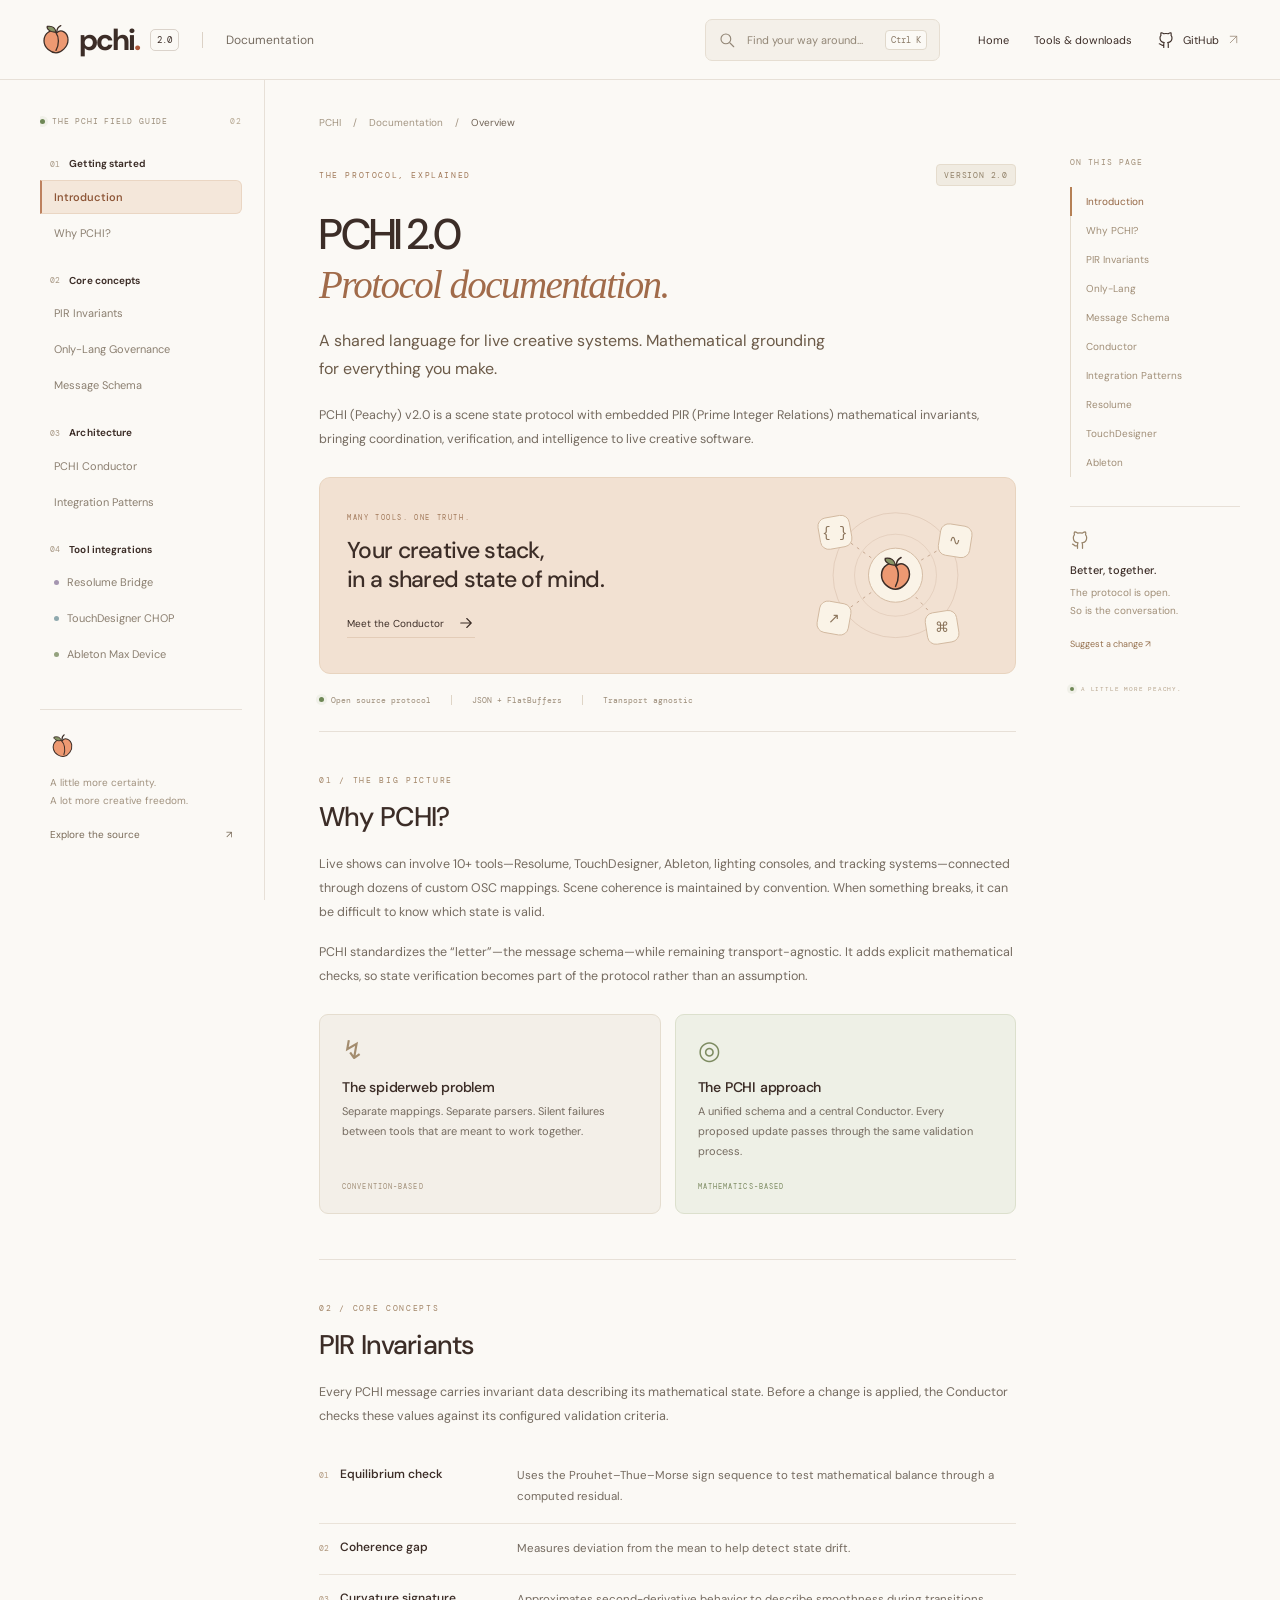
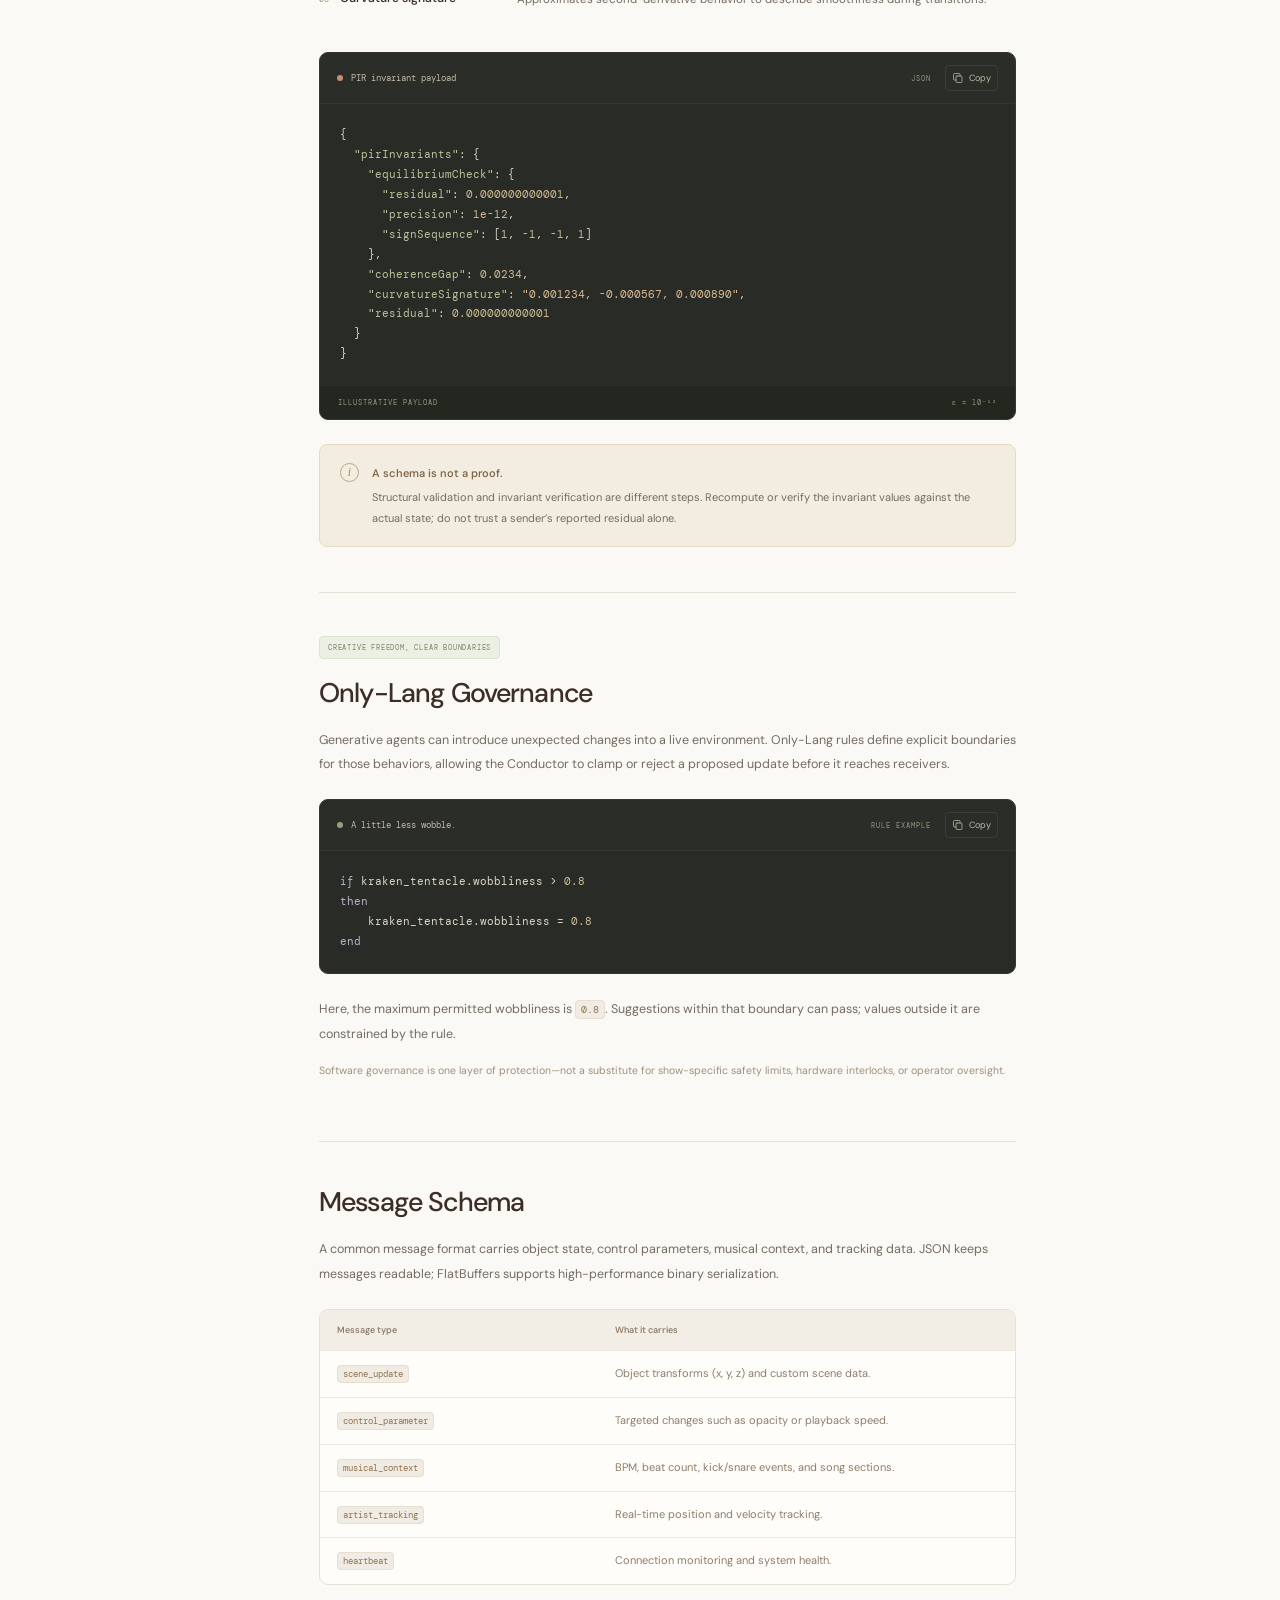
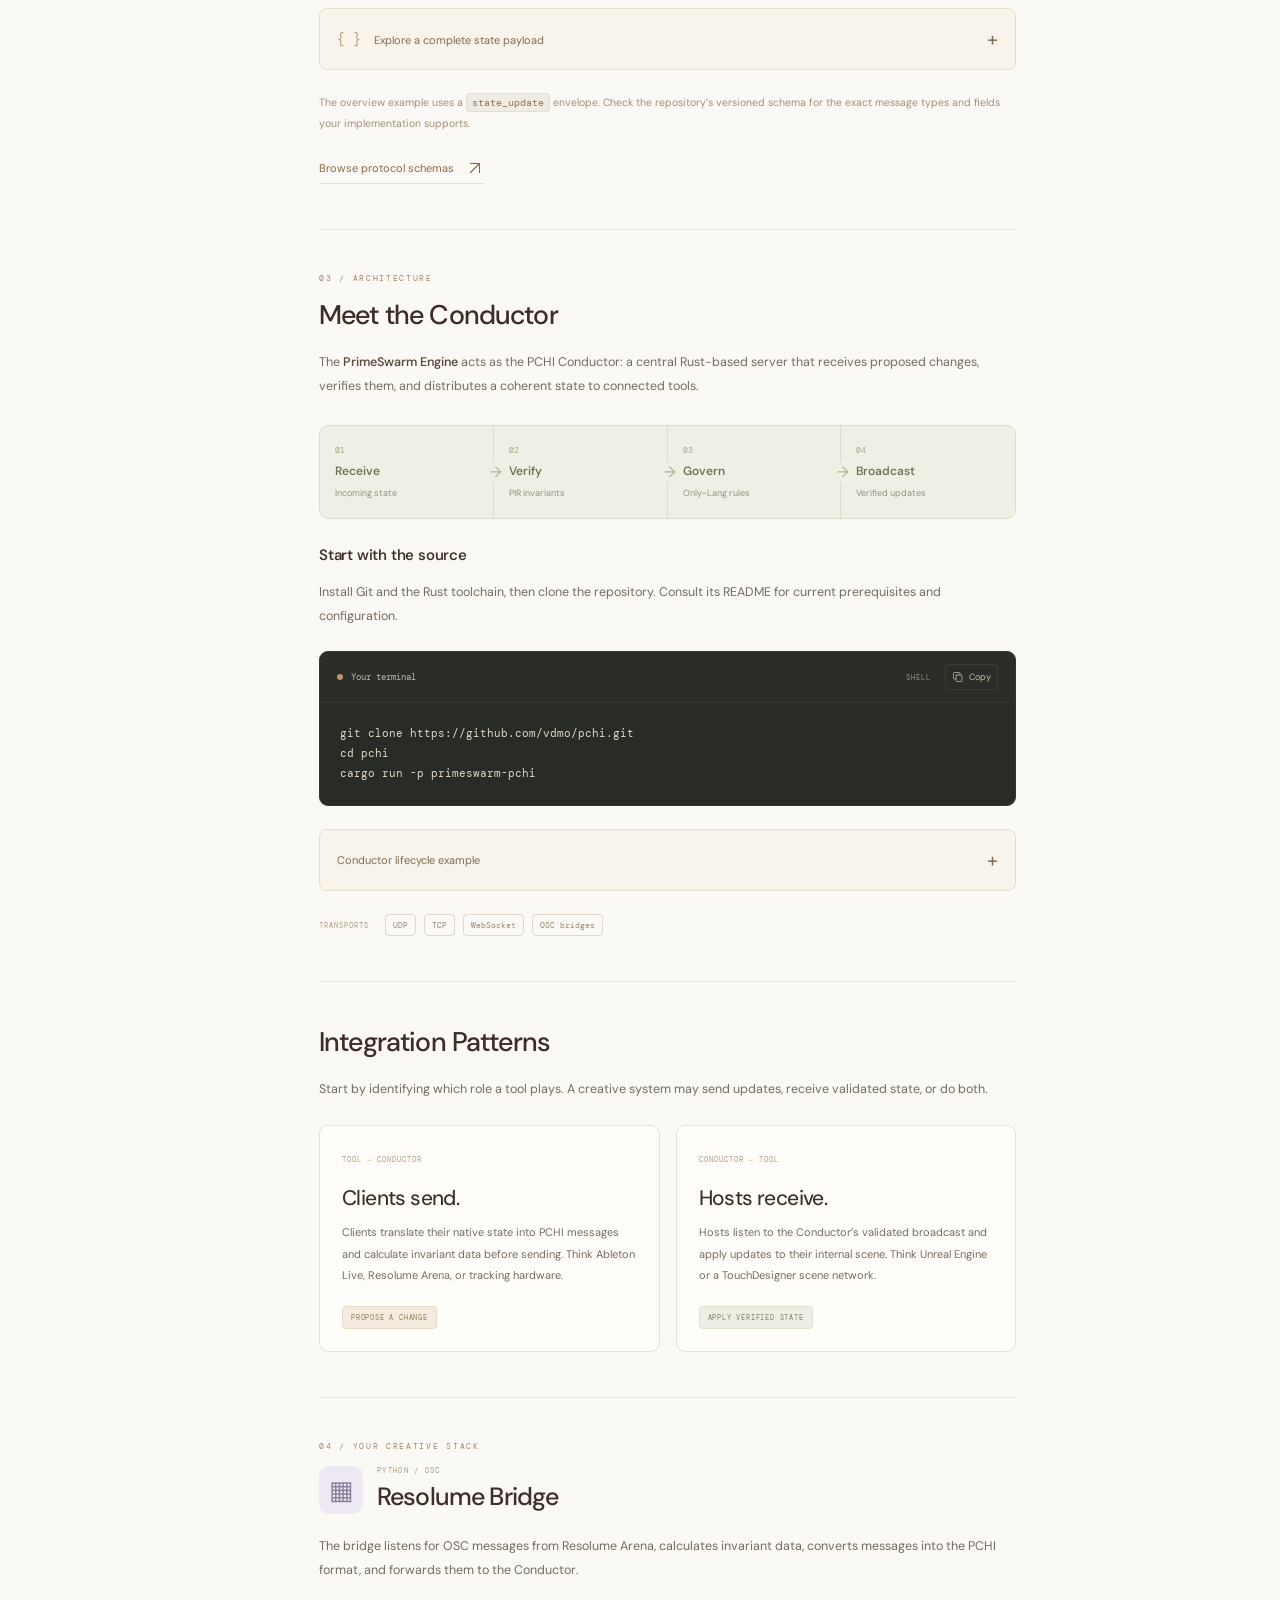
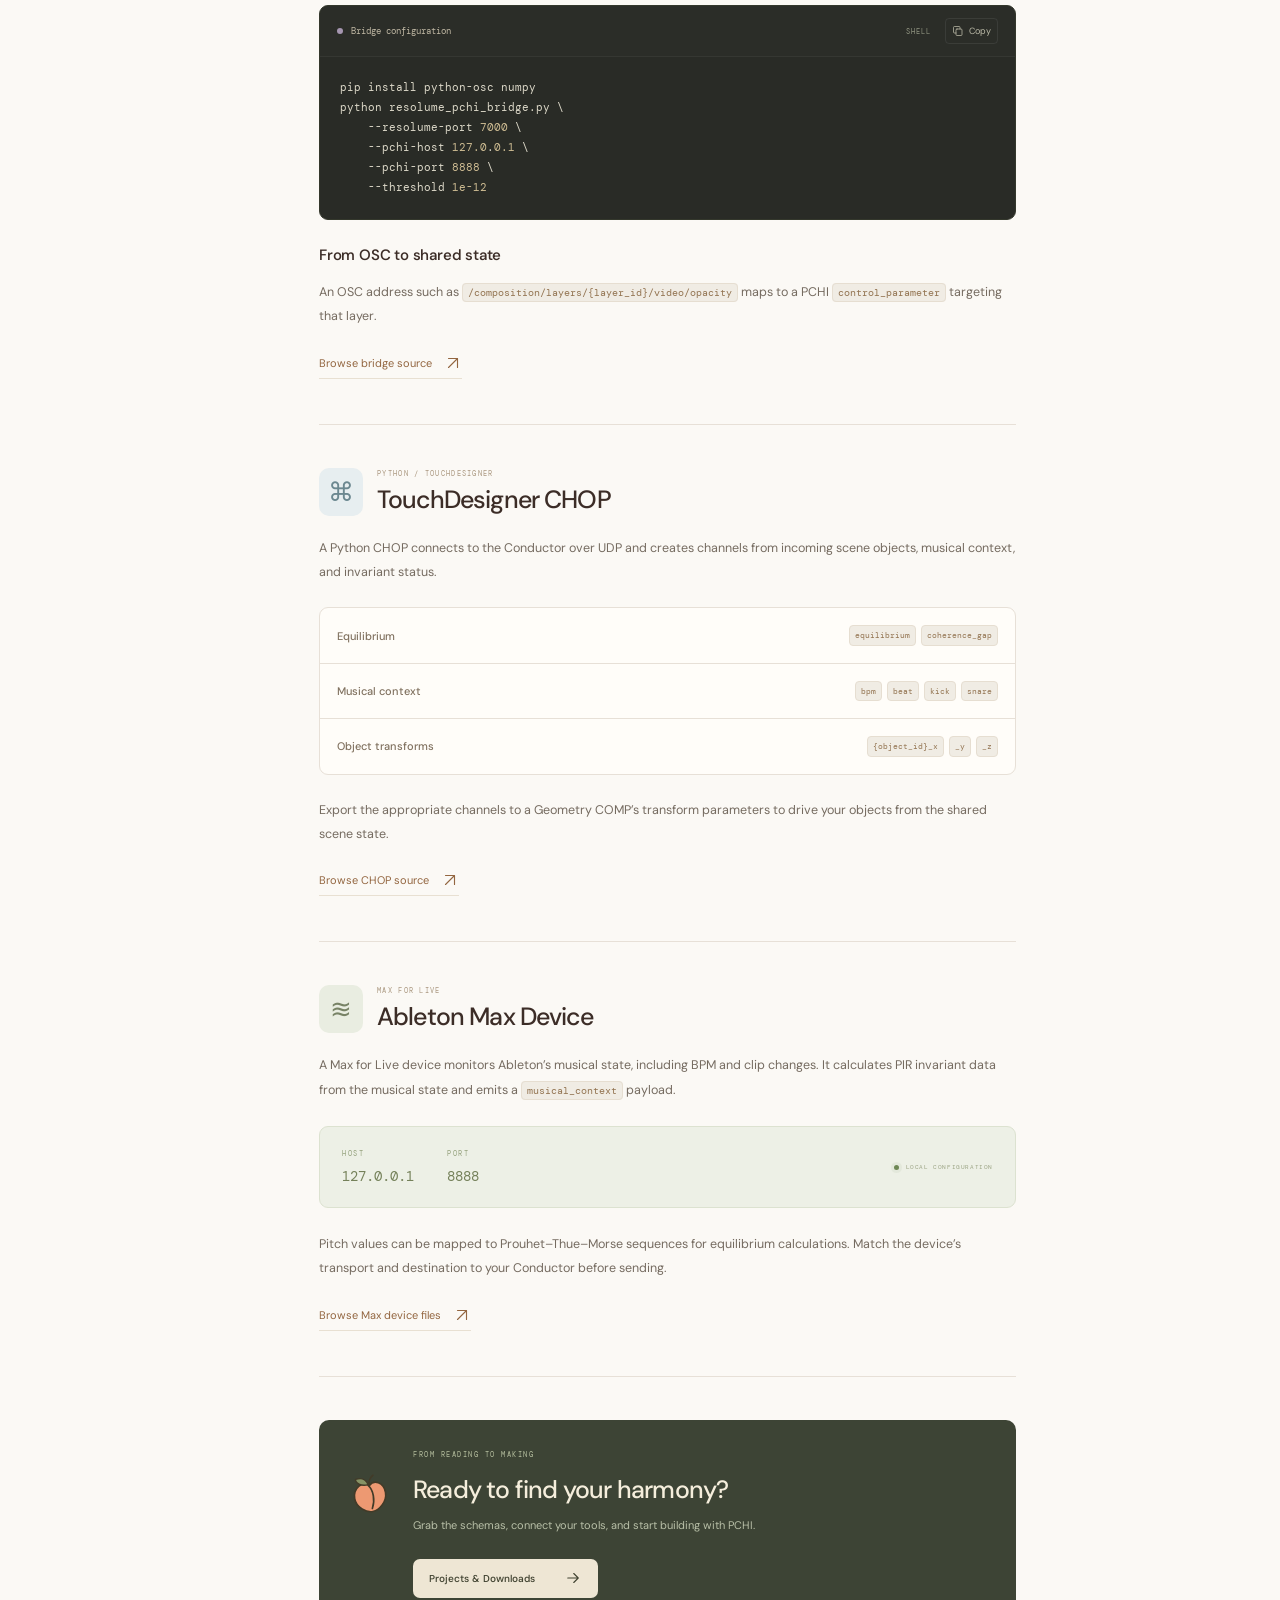
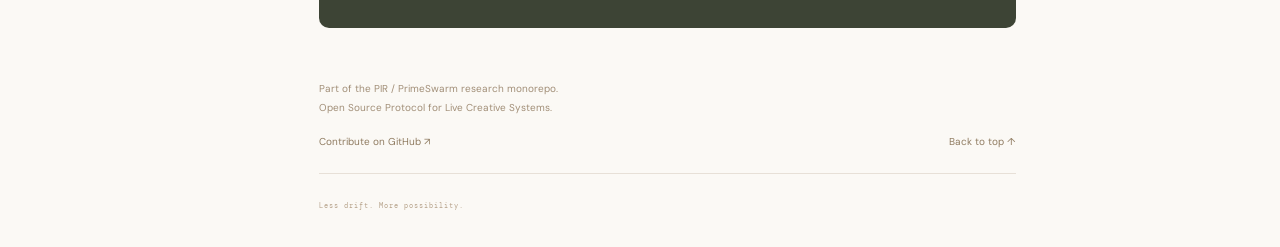
==== docs.html @ cda8e746 "Initial commit of PCHI Web" ====
<!DOCTYPE html>
<html lang="en">
<head>
  <meta charset="UTF-8">
  <meta name="viewport" content="width=device-width, initial-scale=1.0">
  <meta name="theme-color" content="#fbf9f5">
  <meta name="description" content="The PCHI 2.0 guide to verified scene state, PIR invariants, Only-Lang governance, and creative tool integrations.">
  <title>Documentation — PCHI 2.0</title>
  <link rel="preconnect" href="https://fonts.googleapis.com">
  <link rel="preconnect" href="https://fonts.gstatic.com" crossorigin>
  <link href="https://fonts.googleapis.com/css2?family=DM+Sans:wght@400;450;500;550;600;650;700&family=DM+Mono:wght@400;500&display=swap" rel="stylesheet">
  <link rel="stylesheet" href="./styles.css">
  <link rel="stylesheet" href="./docs.css">
</head>
<body class="docs-page">
  <svg class="svg-library" xmlns="http://www.w3.org/2000/svg" aria-hidden="true">
    <symbol id="i-peach" viewBox="0 0 40 40">
      <path d="M21 11C15 5 5 11 5 21c0 9 9 15 15 15s15-7 15-16c0-10-9-14-14-9Z" fill="#ed9972" stroke="currentColor" stroke-width="1.6"/>
      <path d="M20 11c4 5 4 15 0 22M21 10c0-4 3-7 5-8" fill="none" stroke="currentColor" stroke-width="1.6" stroke-linecap="round"/>
      <path d="M20 10C13 11 8 6 9 3c6-1 10 2 11 7Z" fill="#869365" stroke="currentColor" stroke-width="1.4"/>
    </symbol>
    <symbol id="i-arrow" viewBox="0 0 24 24"><path d="M5 12h14m-6-6 6 6-6 6"/></symbol>
    <symbol id="i-up-right" viewBox="0 0 24 24"><path d="M6 18 18 6M6 6h12v12"/></symbol>
    <symbol id="i-search" viewBox="0 0 24 24"><circle cx="10.5" cy="10.5" r="6.5"/><path d="m16 16 5 5"/></symbol>
    <symbol id="i-copy" viewBox="0 0 24 24"><rect x="8" y="8" width="12" height="13" rx="2"/><path d="M16 8V5a2 2 0 0 0-2-2H5a2 2 0 0 0-2 2v9a2 2 0 0 0 2 2h3"/></symbol>
    <symbol id="i-close" viewBox="0 0 24 24"><path d="m6 6 12 12M6 18 18 6"/></symbol>
    <symbol id="i-check" viewBox="0 0 24 24"><path d="m5 12 4 4L19 6"/></symbol>
    <symbol id="i-github" viewBox="0 0 24 24"><path d="M9 19c-4 1-4-2-6-2m12 5v-4c0-1 .1-2-.7-2.7 3-.3 5.7-1.4 5.7-6.1a4.8 4.8 0 0 0-1.3-3.4c.1-.3.6-1.7-.1-3.4 0 0-1.1-.4-3.6 1.3a13 13 0 0 0-6 0C6.5 2 5.4 2.4 5.4 2.4c-.7 1.7-.2 3.1-.1 3.4A4.8 4.8 0 0 0 4 9.2c0 4.7 2.7 5.8 5.7 6.1C9 16 9 17 9 18v4"/></symbol>
  </svg>

  <a class="skip-link" href="#documentation">Skip to documentation</a>
  <header class="docs-header">
    <div class="docs-header-inner">
      <div class="docs-brand-group">
        <a class="brand" href="./index.html" aria-label="PCHI home"><svg class="brand-peach"><use href="#i-peach"/></svg><span>pchi<span class="brand-dot">.</span></span><span class="version">2.0</span></a>
        <span class="docs-header-label">Documentation</span>
      </div>
      <button class="docs-search-launch" id="open-search" aria-label="Search documentation">
        <svg class="icon small"><use href="#i-search"/></svg><span>Find your way around…</span><kbd>⌘ K</kbd>
      </button>
      <nav class="docs-top-nav" aria-label="Main navigation">
        <a href="./index.html" class="docs-home-link">Home</a>
        <a href="./index.html#projects" class="docs-tools-link">Tools &amp; downloads</a>
        <a class="docs-repo-link" href="https://github.com/vdmo/pchi/" target="_blank" rel="noopener noreferrer"><svg class="icon small"><use href="#i-github"/></svg><span>GitHub</span><svg class="icon small external"><use href="#i-up-right"/></svg></a>
      </nav>
    </div>
    <div class="reading-progress" aria-hidden="true"><span id="reading-progress"></span></div>
  </header>

  <div class="docs-layout">
    <aside class="docs-sidebar">
      <div class="sidebar-heading"><span class="status-dot"></span> THE PCHI FIELD GUIDE <span>02</span></div>
      <nav aria-label="Documentation chapters">
        <div class="docs-nav-group"><h2><span>01</span> Getting started</h2>
          <a href="#introduction" class="sidebar-link active" aria-current="location">Introduction</a>
          <a href="#why-pchi" class="sidebar-link">Why PCHI?</a>
        </div>
        <div class="docs-nav-group"><h2><span>02</span> Core concepts</h2>
          <a href="#pir-invariants" class="sidebar-link">PIR Invariants</a>
          <a href="#only-lang" class="sidebar-link">Only-Lang Governance</a>
          <a href="#message-schema" class="sidebar-link">Message Schema</a>
        </div>
        <div class="docs-nav-group"><h2><span>03</span> Architecture</h2>
          <a href="#conductor" class="sidebar-link">PCHI Conductor</a>
          <a href="#integration-patterns" class="sidebar-link">Integration Patterns</a>
        </div>
        <div class="docs-nav-group"><h2><span>04</span> Tool integrations</h2>
          <a href="#resolume" class="sidebar-link"><i class="nav-dot lilac-dot"></i>Resolume Bridge</a>
          <a href="#touchdesigner" class="sidebar-link"><i class="nav-dot blue-dot"></i>TouchDesigner CHOP</a>
          <a href="#ableton" class="sidebar-link"><i class="nav-dot sage-dot"></i>Ableton Max Device</a>
        </div>
      </nav>
      <div class="sidebar-bottom">
        <svg class="brand-peach"><use href="#i-peach"/></svg>
        <p>A little more certainty.<br>A lot more creative freedom.</p>
        <a href="https://github.com/vdmo/pchi/" target="_blank" rel="noopener noreferrer">Explore the source <span>↗</span></a>
      </div>
    </aside>

    <div class="mobile-chapter-picker">
      <label for="chapter-select">IN THIS GUIDE</label>
      <select id="chapter-select" aria-label="Jump to a documentation chapter">
        <option value="introduction">Introduction</option><option value="why-pchi">Why PCHI?</option>
        <option value="pir-invariants">PIR Invariants</option><option value="only-lang">Only-Lang Governance</option>
        <option value="message-schema">Message Schema</option><option value="conductor">PCHI Conductor</option>
        <option value="integration-patterns">Integration Patterns</option><option value="resolume">Resolume Bridge</option>
        <option value="touchdesigner">TouchDesigner CHOP</option><option value="ableton">Ableton Max Device</option>
      </select>
    </div>

    <main class="docs-main" id="documentation">
      <div class="docs-breadcrumb"><a href="./index.html">PCHI</a><span>/</span><span>Documentation</span><span>/</span><strong>Overview</strong></div>

      <section class="doc-section introduction" id="introduction" data-title="Introduction" data-group="Getting started">
        <div class="doc-kicker"><span>THE PROTOCOL, EXPLAINED</span><span class="doc-version">VERSION 2.0</span></div>
        <h1>PCHI 2.0<br><em>Protocol documentation.</em></h1>
        <p class="doc-lead">A shared language for live creative systems. Mathematical grounding for everything you make.</p>
        <p>PCHI (Peachy) v2.0 is a scene state protocol with embedded PIR (Prime Integer Relations) mathematical invariants, bringing coordination, verification, and intelligence to live creative software.</p>
        <div class="docs-welcome">
          <div><span class="eyebrow">MANY TOOLS. ONE TRUTH.</span><h2>Your creative stack,<br>in a shared state of mind.</h2><a href="#conductor">Meet the Conductor <svg class="icon small"><use href="#i-arrow"/></svg></a></div>
          <svg class="welcome-network" viewBox="0 0 220 170" role="img" aria-label="Creative tools connected to a central PCHI conductor">
            <g fill="none" stroke="#af8a6f" stroke-width="1"><circle cx="110" cy="85" r="67" opacity=".25"/><circle cx="110" cy="85" r="44" opacity=".2"/><path d="M110 85 46 39M110 85l63-37M110 85l51 55M110 85l-66 47" stroke-dasharray="3 5" opacity=".7"/></g>
            <g fill="#faf3e7" stroke="#d2b9a0"><rect x="28" y="22" width="34" height="34" rx="9" transform="rotate(-10 45 39)"/><rect x="157" y="31" width="34" height="34" rx="9" transform="rotate(9 174 48)"/><rect x="143" y="124" width="34" height="34" rx="9" transform="rotate(-9 160 141)"/><rect x="27" y="114" width="34" height="34" rx="9" transform="rotate(10 44 131)"/><circle cx="110" cy="85" r="29"/></g>
            <g fill="#8b745b" font-family="monospace" font-size="15" text-anchor="middle"><text x="45" y="44">{ }</text><text x="174" y="53">∿</text><text x="160" y="146">⌘</text><text x="44" y="136">↗</text></g>
            <use href="#i-peach" x="90" y="64" width="40" height="40"/>
          </svg>
        </div>
        <div class="doc-meta"><span><i class="status-dot"></i> Open source protocol</span><span>JSON + FlatBuffers</span><span>Transport agnostic</span></div>
      </section>

      <section class="doc-section" id="why-pchi" data-title="Why PCHI?" data-group="Getting started">
        <div class="doc-section-label">01 / THE BIG PICTURE</div>
        <h2>Why PCHI?<a class="heading-anchor" href="#why-pchi" aria-label="Link to Why PCHI">#</a></h2>
        <p>Live shows can involve 10+ tools—Resolume, TouchDesigner, Ableton, lighting consoles, and tracking systems—connected through dozens of custom OSC mappings. Scene coherence is maintained by convention. When something breaks, it can be difficult to know which state is valid.</p>
        <p>PCHI standardizes the “letter”—the message schema—while remaining transport-agnostic. It adds explicit mathematical checks, so state verification becomes part of the protocol rather than an assumption.</p>
        <div class="doc-comparison">
          <article><span class="comparison-icon">↯</span><h3>The spiderweb problem</h3><p>Separate mappings. Separate parsers. Silent failures between tools that are meant to work together.</p><small>CONVENTION-BASED</small></article>
          <article class="comparison-solution"><span class="comparison-icon">◎</span><h3>The PCHI approach</h3><p>A unified schema and a central Conductor. Every proposed update passes through the same validation process.</p><small>MATHEMATICS-BASED</small></article>
        </div>
      </section>

      <section class="doc-section" id="pir-invariants" data-title="PIR Invariants" data-group="Core concepts">
        <div class="doc-section-label">02 / CORE CONCEPTS</div>
        <h2>PIR Invariants<a class="heading-anchor" href="#pir-invariants" aria-label="Link to PIR Invariants">#</a></h2>
        <p>Every PCHI message carries invariant data describing its mathematical state. Before a change is applied, the Conductor checks these values against its configured validation criteria.</p>
        <dl class="invariant-list">
          <div><dt><span>01</span> Equilibrium check</dt><dd>Uses the Prouhet–Thue–Morse sign sequence to test mathematical balance through a computed residual.</dd></div>
          <div><dt><span>02</span> Coherence gap</dt><dd>Measures deviation from the mean to help detect state drift.</dd></div>
          <div><dt><span>03</span> Curvature signature</dt><dd>Approximates second-derivative behavior to describe smoothness during transitions.</dd></div>
        </dl>
        <div class="doc-code">
          <div class="doc-code-bar"><span><i class="file-dot"></i> PIR invariant payload</span><div><span>JSON</span><button data-copy-block aria-label="Copy invariant example"><svg class="icon small"><use href="#i-copy"/></svg><span>Copy</span></button></div></div>
          <pre><code data-language="json">{
  "pirInvariants": {
    "equilibriumCheck": {
      "residual": 0.000000000001,
      "precision": 1e-12,
      "signSequence": [1, -1, -1, 1]
    },
    "coherenceGap": 0.0234,
    "curvatureSignature": "0.001234, -0.000567, 0.000890",
    "residual": 0.000000000001
  }
}</code></pre>
          <div class="doc-code-note"><span>ILLUSTRATIVE PAYLOAD</span><span>ε = 10⁻¹²</span></div>
        </div>
        <aside class="docs-callout"><span class="callout-symbol">i</span><div><strong>A schema is not a proof.</strong><p>Structural validation and invariant verification are different steps. Recompute or verify the invariant values against the actual state; do not trust a sender’s reported residual alone.</p></div></aside>
      </section>

      <section class="doc-section" id="only-lang" data-title="Only-Lang Governance" data-group="Core concepts">
        <span class="doc-chip sage-chip">CREATIVE FREEDOM, CLEAR BOUNDARIES</span>
        <h2>Only-Lang Governance<a class="heading-anchor" href="#only-lang" aria-label="Link to Only-Lang Governance">#</a></h2>
        <p>Generative agents can introduce unexpected changes into a live environment. Only-Lang rules define explicit boundaries for those behaviors, allowing the Conductor to clamp or reject a proposed update before it reaches receivers.</p>
        <div class="doc-code">
          <div class="doc-code-bar"><span><i class="file-dot sage-dot"></i> A little less wobble.</span><div><span>RULE EXAMPLE</span><button data-copy-block aria-label="Copy governance rule"><svg class="icon small"><use href="#i-copy"/></svg><span>Copy</span></button></div></div>
          <pre><code data-language="lua">if kraken_tentacle.wobbliness > 0.8
then
    kraken_tentacle.wobbliness = 0.8
end</code></pre>
        </div>
        <p>Here, the maximum permitted wobbliness is <code>0.8</code>. Suggestions within that boundary can pass; values outside it are constrained by the rule.</p>
        <p class="doc-small">Software governance is one layer of protection—not a substitute for show-specific safety limits, hardware interlocks, or operator oversight.</p>
      </section>

      <section class="doc-section" id="message-schema" data-title="Message Schema" data-group="Core concepts">
        <h2>Message Schema<a class="heading-anchor" href="#message-schema" aria-label="Link to Message Schema">#</a></h2>
        <p>A common message format carries object state, control parameters, musical context, and tracking data. JSON keeps messages readable; FlatBuffers supports high-performance binary serialization.</p>
        <div class="doc-table-wrap"><table class="message-table"><thead><tr><th>Message type</th><th>What it carries</th></tr></thead><tbody>
          <tr><td><code>scene_update</code></td><td>Object transforms (x, y, z) and custom scene data.</td></tr>
          <tr><td><code>control_parameter</code></td><td>Targeted changes such as opacity or playback speed.</td></tr>
          <tr><td><code>musical_context</code></td><td>BPM, beat count, kick/snare events, and song sections.</td></tr>
          <tr><td><code>artist_tracking</code></td><td>Real-time position and velocity tracking.</td></tr>
          <tr><td><code>heartbeat</code></td><td>Connection monitoring and system health.</td></tr>
        </tbody></table></div>
        <details class="payload-details">
          <summary><span><span class="file-braces">{ }</span> Explore a complete state payload</span><span class="details-plus" aria-hidden="true">+</span></summary>
          <div class="doc-code">
            <div class="doc-code-bar"><span>Overview payload</span><div><span>JSON</span><button data-copy-block aria-label="Copy complete payload"><svg class="icon small"><use href="#i-copy"/></svg><span>Copy</span></button></div></div>
            <pre><code data-example="payload" data-language="json"></code></pre>
          </div>
        </details>
        <p class="doc-small">The overview example uses a <code>state_update</code> envelope. Check the repository’s versioned schema for the exact message types and fields your implementation supports.</p>
        <a class="doc-inline-link" href="https://github.com/vdmo/pchi/tree/main/pchi-schema" target="_blank" rel="noopener noreferrer">Browse protocol schemas <svg class="icon small"><use href="#i-up-right"/></svg></a>
      </section>

      <section class="doc-section" id="conductor" data-title="PCHI Conductor" data-group="Architecture">
        <div class="doc-section-label">03 / ARCHITECTURE</div>
        <h2>Meet the Conductor<a class="heading-anchor" href="#conductor" aria-label="Link to PCHI Conductor">#</a></h2>
        <p>The <strong>PrimeSwarm Engine</strong> acts as the PCHI Conductor: a central Rust-based server that receives proposed changes, verifies them, and distributes a coherent state to connected tools.</p>
        <ol class="conductor-flow">
          <li><span>01</span><strong>Receive</strong><small>Incoming state</small></li>
          <li><span>02</span><strong>Verify</strong><small>PIR invariants</small></li>
          <li><span>03</span><strong>Govern</strong><small>Only-Lang rules</small></li>
          <li><span>04</span><strong>Broadcast</strong><small>Verified updates</small></li>
        </ol>
        <h3>Start with the source</h3>
        <p>Install Git and the Rust toolchain, then clone the repository. Consult its README for current prerequisites and configuration.</p>
        <div class="doc-code">
          <div class="doc-code-bar"><span><i class="file-dot"></i> Your terminal</span><div><span>SHELL</span><button data-copy-block aria-label="Copy setup commands"><svg class="icon small"><use href="#i-copy"/></svg><span>Copy</span></button></div></div>
          <pre><code data-example="setup" data-language="bash"></code></pre>
        </div>
        <details class="payload-details">
          <summary><span>Conductor lifecycle example</span><span class="details-plus" aria-hidden="true">+</span></summary>
          <div class="doc-code">
            <div class="doc-code-bar"><span>Illustrative API sketch</span><div><span>RUST</span><button data-copy-block aria-label="Copy lifecycle example"><svg class="icon small"><use href="#i-copy"/></svg><span>Copy</span></button></div></div>
            <pre><code data-language="rust">// Check the repository for current imports and API signatures.
#[tokio::main]
async fn main() {
    let conductor = PCHIConductor::new(1e-12);
    conductor.start_transport("0.0.0.0:8888").await.unwrap();
    conductor.load_rules("kraken-rules.only").await.unwrap();
    tokio::signal::ctrl_c().await.unwrap();
}</code></pre>
          </div>
        </details>
        <div class="transport-row"><span>TRANSPORTS</span><code>UDP</code><code>TCP</code><code>WebSocket</code><code>OSC bridges</code></div>
      </section>

      <section class="doc-section" id="integration-patterns" data-title="Integration Patterns" data-group="Architecture">
        <h2>Integration Patterns<a class="heading-anchor" href="#integration-patterns" aria-label="Link to Integration Patterns">#</a></h2>
        <p>Start by identifying which role a tool plays. A creative system may send updates, receive validated state, or do both.</p>
        <div class="pattern-grid">
          <article><span class="pattern-direction">TOOL → CONDUCTOR</span><h3>Clients send.</h3><p>Clients translate their native state into PCHI messages and calculate invariant data before sending. Think Ableton Live, Resolume Arena, or tracking hardware.</p><span class="doc-chip">PROPOSE A CHANGE</span></article>
          <article><span class="pattern-direction">CONDUCTOR → TOOL</span><h3>Hosts receive.</h3><p>Hosts listen to the Conductor’s validated broadcast and apply updates to their internal scene. Think Unreal Engine or a TouchDesigner scene network.</p><span class="doc-chip sage-chip">APPLY VERIFIED STATE</span></article>
        </div>
      </section>

      <section class="doc-section" id="resolume" data-title="Resolume Bridge" data-group="Tool integrations">
        <div class="doc-section-label">04 / YOUR CREATIVE STACK</div>
        <div class="integration-heading"><div class="tile lilac">▦</div><div><span class="doc-tool-label">PYTHON / OSC</span><h2>Resolume Bridge<a class="heading-anchor" href="#resolume" aria-label="Link to Resolume Bridge">#</a></h2></div></div>
        <p>The bridge listens for OSC messages from Resolume Arena, calculates invariant data, converts messages into the PCHI format, and forwards them to the Conductor.</p>
        <div class="doc-code">
          <div class="doc-code-bar"><span><i class="file-dot lilac-dot"></i> Bridge configuration</span><div><span>SHELL</span><button data-copy-block aria-label="Copy Resolume commands"><svg class="icon small"><use href="#i-copy"/></svg><span>Copy</span></button></div></div>
          <pre><code data-language="bash">pip install python-osc numpy
python resolume_pchi_bridge.py \
    --resolume-port 7000 \
    --pchi-host 127.0.0.1 \
    --pchi-port 8888 \
    --threshold 1e-12</code></pre>
        </div>
        <h3>From OSC to shared state</h3>
        <p>An OSC address such as <code>/composition/layers/{layer_id}/video/opacity</code> maps to a PCHI <code>control_parameter</code> targeting that layer.</p>
        <a class="doc-inline-link" href="https://github.com/vdmo/pchi/tree/main/tools" target="_blank" rel="noopener noreferrer">Browse bridge source <svg class="icon small"><use href="#i-up-right"/></svg></a>
      </section>

      <section class="doc-section" id="touchdesigner" data-title="TouchDesigner CHOP" data-group="Tool integrations">
        <div class="integration-heading"><div class="tile blue">⌘</div><div><span class="doc-tool-label">PYTHON / TOUCHDESIGNER</span><h2>TouchDesigner CHOP<a class="heading-anchor" href="#touchdesigner" aria-label="Link to TouchDesigner CHOP">#</a></h2></div></div>
        <p>A Python CHOP connects to the Conductor over UDP and creates channels from incoming scene objects, musical context, and invariant status.</p>
        <div class="channel-list">
          <div><strong>Equilibrium</strong><span><code>equilibrium</code><code>coherence_gap</code></span></div>
          <div><strong>Musical context</strong><span><code>bpm</code><code>beat</code><code>kick</code><code>snare</code></span></div>
          <div><strong>Object transforms</strong><span><code>{object_id}_x</code><code>_y</code><code>_z</code></span></div>
        </div>
        <p>Export the appropriate channels to a Geometry COMP’s transform parameters to drive your objects from the shared scene state.</p>
        <a class="doc-inline-link" href="https://github.com/vdmo/pchi/tree/main/tools" target="_blank" rel="noopener noreferrer">Browse CHOP source <svg class="icon small"><use href="#i-up-right"/></svg></a>
      </section>

      <section class="doc-section" id="ableton" data-title="Ableton Max Device" data-group="Tool integrations">
        <div class="integration-heading"><div class="tile sage">≋</div><div><span class="doc-tool-label">MAX FOR LIVE</span><h2>Ableton Max Device<a class="heading-anchor" href="#ableton" aria-label="Link to Ableton Max Device">#</a></h2></div></div>
        <p>A Max for Live device monitors Ableton’s musical state, including BPM and clip changes. It calculates PIR invariant data from the musical state and emits a <code>musical_context</code> payload.</p>
        <div class="connection-card"><div><span>HOST</span><code>127.0.0.1</code></div><div><span>PORT</span><code>8888</code></div><span class="connection-label"><i class="status-dot"></i> LOCAL CONFIGURATION</span></div>
        <p>Pitch values can be mapped to Prouhet–Thue–Morse sequences for equilibrium calculations. Match the device’s transport and destination to your Conductor before sending.</p>
        <a class="doc-inline-link" href="https://github.com/vdmo/pchi/tree/main/tools" target="_blank" rel="noopener noreferrer">Browse Max device files <svg class="icon small"><use href="#i-up-right"/></svg></a>
      </section>

      <section class="docs-ready" aria-labelledby="ready-title">
        <svg class="brand-peach"><use href="#i-peach"/></svg>
        <div><span class="eyebrow">FROM READING TO MAKING</span><h2 id="ready-title">Ready to find your harmony?</h2><p>Grab the schemas, connect your tools, and start building with PCHI.</p><a href="./index.html#projects" class="button button-cream">Projects &amp; Downloads <svg class="icon small"><use href="#i-arrow"/></svg></a></div>
      </section>

      <footer class="docs-footer">
        <p>Part of the PIR / PrimeSwarm research monorepo.<br>Open Source Protocol for Live Creative Systems.</p>
        <div><a href="https://github.com/vdmo/pchi/" target="_blank" rel="noopener noreferrer">Contribute on GitHub ↗</a><a href="#introduction">Back to top ↑</a></div>
        <span>Less drift. More possibility.</span>
      </footer>
    </main>

    <aside class="docs-right-rail" aria-label="Page navigation">
      <span class="rail-label">ON THIS PAGE</span>
      <nav id="page-outline" aria-label="On this page">
        <a href="#introduction" class="active">Introduction</a><a href="#why-pchi">Why PCHI?</a>
        <a href="#pir-invariants">PIR Invariants</a><a href="#only-lang">Only-Lang</a>
        <a href="#message-schema">Message Schema</a><a href="#conductor">Conductor</a>
        <a href="#integration-patterns">Integration Patterns</a><a href="#resolume">Resolume</a>
        <a href="#touchdesigner">TouchDesigner</a><a href="#ableton">Ableton</a>
      </nav>
      <div class="rail-repo"><svg class="icon"><use href="#i-github"/></svg><strong>Better, together.</strong><p>The protocol is open.<br>So is the conversation.</p><a href="https://github.com/vdmo/pchi/issues" target="_blank" rel="noopener noreferrer">Suggest a change ↗</a></div>
      <span class="rail-signature"><i class="status-dot"></i> A LITTLE MORE PEACHY.</span>
    </aside>
  </div>

  <dialog class="docs-search-dialog" id="docs-search" aria-labelledby="search-title">
    <div class="search-dialog-top"><h2 id="search-title">Find your way.</h2><button id="close-search" aria-label="Close search"><svg class="icon"><use href="#i-close"/></svg></button></div>
    <div class="search-input-wrap"><svg class="icon"><use href="#i-search"/></svg><input id="docs-search-input" type="search" placeholder="Search concepts, tools, and examples…" autocomplete="off" aria-label="Search documentation" aria-controls="search-results"></div>
    <p class="search-caption" id="search-caption" role="status">Explore the guide</p>
    <div id="search-results" class="search-results"></div>
    <div class="search-dialog-footer"><span><kbd>↑</kbd><kbd>↓</kbd> navigate <kbd>↵</kbd> open</span><span><kbd>esc</kbd> close</span></div>
  </dialog>
  <div id="toast" class="toast" role="status" aria-live="polite"></div>
  <script type="module" src="./docs.js"></script>
</body>
</html>
---- styles.css ----
:root{--ink:#3c2d27;--muted:#81746b;--paper:#fbf9f5;--line:#e7e0d7;--orange:#b76543;--sage:#697959;--mono:'DM Mono',monospace;--sans:'DM Sans',sans-serif}
*{box-sizing:border-box}
html{scroll-behavior:smooth;scroll-padding-top:28px}
body{margin:0;background:var(--paper);color:var(--ink);font-family:var(--sans);font-size:15px;-webkit-font-smoothing:antialiased}
body.modal-open{overflow:hidden}
button,a,input{touch-action:manipulation}
button{font:inherit;color:inherit;cursor:pointer}
button,a{-webkit-tap-highlight-color:transparent}
a{color:inherit;text-decoration:none}
button{border:0;background:none}
button:disabled{cursor:default;opacity:.55}
button:focus-visible,a:focus-visible{outline:3px solid #a45b35;outline-offset:5px}
button svg,a svg{flex-shrink:0}
button{padding:0}
::selection{background:#ecc1a6;color:var(--ink)}
.container{width:min(1240px,calc(100% - 112px));margin-inline:auto}
.svg-library{position:absolute;width:0;height:0;overflow:hidden}
.icon{width:24px;height:24px;fill:none;stroke:currentColor;stroke-width:1.5;stroke-linecap:round;stroke-linejoin:round;display:inline-block;vertical-align:middle}
.icon.small{width:18px;height:18px}
.skip-link{position:fixed;left:20px;top:-100px;background:var(--ink);color:#fff;padding:12px 18px;z-index:100}
.skip-link:focus{top:20px}
.hero{position:relative;min-height:820px;height:min(920px,100svh);overflow:hidden;background:#eec3ad}
.hero-media{position:absolute;inset:0;overflow:hidden;background:radial-gradient(ellipse at 70% 50%,#efd2bd,#dba88f)}
.hero-art{position:absolute;inset:0;width:125%;height:100%;transform-origin:62% 55%;animation:peach-drift 16s ease-in-out infinite}
.hero-art::after{content:"";position:absolute;left:62%;top:79%;width:35%;height:8%;border-radius:50%;background:radial-gradient(ellipse,#8b452b32,transparent 70%);filter:blur(15px);transform:translateX(-50%)}
.hero-peach{position:absolute;z-index:1;left:62%;top:51%;width:clamp(320px,37vw,560px);aspect-ratio:1.06;border-radius:46% 49% 45% 46% / 43% 44% 57% 57%;transform:translate(-50%,-50%) rotate(-13deg);background:radial-gradient(ellipse at 25% 25%,#ffedd1cc,transparent 46%),radial-gradient(ellipse at 78% 61%,#d56c5480,transparent 54%),radial-gradient(ellipse at 43% 38%,#f6bc92 10%,#e69c75 55%,#ba674d 100%);box-shadow:inset 13px 14px 32px #fff0c63b,inset -17px -22px 37px #9f4a3238,22px 30px 65px #a6623b20}
.hero-peach::before{content:"";position:absolute;left:46%;top:3%;width:12%;height:92%;border-right:2px solid #a95a3b38;border-radius:0 90% 70% 0;box-shadow:7px 0 15px -9px #91462e,9px 0 13px -8px #ffdfbc}
.hero-peach::after{content:"";position:absolute;inset:0;border-radius:inherit;background:radial-gradient(circle,#fff0d226 .7px,transparent 1px);background-size:4px 4px;opacity:.3}
.hero-leaf{position:absolute;left:49%;top:-12%;width:34%;height:21%;border-radius:4% 95% 7% 95%;transform:rotate(-18deg);background:linear-gradient(145deg,#bec397 5%,#899064 48%,#616e46 100%);box-shadow:inset 0 2px 8px #e5e3b747,3px 10px 15px #5c603126}
.hero-leaf::after{content:"";position:absolute;left:7%;top:51%;width:88%;height:1px;background:#d5d3a170;transform:rotate(25deg)}
.hero-orbit{position:absolute;left:62%;top:51%;width:clamp(440px,48vw,740px);aspect-ratio:1;border:1px solid #fff5df55;border-radius:50%;transform:translate(-50%,-50%) rotate(-25deg) scaleY(.81)}
.hero-orbit::after{content:"";position:absolute;left:13%;top:13%;width:12px;height:12px;border-radius:50%;background:#faf0d8;box-shadow:0 0 25px #fff0d6a0}
.hero-media.motion-paused .hero-art{animation-play-state:paused}
@keyframes peach-drift{0%,100%{transform:translate3d(0,0,0) rotate(-1deg)}50%{transform:translate3d(-10px,-15px,0) rotate(2deg)}}
.hero-media::after{content:"";position:absolute;inset:0;background:linear-gradient(90deg,#edc2aded 0%,#edc2adda 26%,#edc2ad65 45%,transparent 65%),linear-gradient(0deg,#ecc4ad88,transparent 17%)}
.header{position:relative;z-index:5;height:100px;display:flex;align-items:center;justify-content:space-between;border-bottom:1px solid #68453226;gap:30px}
.brand{display:inline-flex;align-items:center;gap:9px;font-size:34px;font-weight:700;letter-spacing:-1.9px;line-height:1}
.brand-peach{width:37px;height:39px;color:var(--ink)}
.brand-dot{color:#ad5637}
.version{align-self:center;border:1px solid #64473336;font:11px var(--mono);padding:4px 6px;border-radius:5px;margin-left:3px;letter-spacing:0}
.desktop-nav{display:flex;gap:35px;font-size:13px;font-weight:500;margin-left:auto;margin-right:28px}
.desktop-nav a,.desktop-nav button{position:relative;padding:12px 0}
.desktop-nav a:after,.desktop-nav button:after{content:"";position:absolute;bottom:4px;left:0;width:0;height:1px;background:currentColor;transition:width .2s}
.desktop-nav a:hover:after,.desktop-nav button:hover:after{width:100%}
.github-button{display:flex;align-items:center;gap:9px;border:1px solid #76553d40;border-radius:7px;padding:10px 14px;font-size:13px;transition:background .2s}
.github-button:hover{background:#fff5e942}
.github-button>.icon:first-child{width:18px;height:18px}
.menu-button,.mobile-nav{display:none}
.hero-content{position:relative;z-index:2;padding-top:89px;pointer-events:none}
.hero-content>*{pointer-events:auto}
.release-pill{display:inline-flex;align-items:center;gap:9px;border:1px solid #80573727;border-radius:30px;background:#fff5e72b;padding:7px 8px 7px 12px;font-size:11px;letter-spacing:.15px;backdrop-filter:blur(8px)}
.status-dot{display:inline-block;width:6px;height:6px;background:#6e8755;border-radius:50%;box-shadow:0 0 0 3px #6e875513;flex-shrink:0}
.release-version{font:9px var(--mono);background:#fff8ed69;padding:4px 7px;border-radius:14px;margin-left:4px}
h1{font-size:clamp(54px,5.1vw,74px);line-height:1.035;font-weight:550;letter-spacing:-3.6px;margin:27px 0 24px}
h1 em{font-family:Georgia,'Times New Roman',serif;font-weight:400;letter-spacing:-3.4px;color:#935338}
.hero-description{max-width:435px;line-height:1.85;font-size:14px;color:#6b4d3f;margin:0 0 26px}
.hero-description strong{font-weight:550;color:#583e33}
.hero-actions{display:flex;gap:12px}
.button{display:inline-flex;align-items:center;justify-content:center;gap:22px;min-height:49px;border:1px solid transparent;padding:0 22px;border-radius:7px;font-size:13px;font-weight:550;transition:transform .2s,box-shadow .2s,background .2s}
.button:hover{transform:translateY(-2px);box-shadow:0 5px 15px #3c2d2710}
.button-dark{background:var(--ink);color:#fff4e6}
.button-dark:hover{background:#513b30}
.button-glass{background:#fff8eb27;border-color:#78563f4f}
.button-glass:hover{background:#fff7e955}
.hero-note{display:flex;align-items:center;gap:6px;font-size:10px;letter-spacing:.05px;margin-top:18px;color:#775a49}
.hero-note .icon{width:13px;height:13px}
.harmony-note{position:absolute;z-index:2;left:65%;bottom:145px;display:flex;align-items:center;gap:13px;padding:15px 18px;background:#fff4e56b;border:1px solid #fffbeb65;border-radius:10px;backdrop-filter:blur(16px);box-shadow:0 8px 40px #70452b0a}
.harmony-icon{width:37px;height:37px;display:grid;place-items:center;border:1px solid #8e695328;border-radius:50%;color:#925d41}
.harmony-note strong{display:block;font-size:12px;font-weight:500;margin-top:4px}
.micro-label{font:7px var(--mono);letter-spacing:1.2px;color:#8e6a52}
.harmony-note>.status-dot{margin-left:5px}
.hero-bottom{position:absolute;left:0;right:0;bottom:29px;display:flex;align-items:center;justify-content:space-between;font:8px var(--mono);letter-spacing:1.35px;color:#785c49}
.scroll-cue{display:flex;align-items:center;gap:11px}
.scroll-cue>span{font-size:19px;transition:transform .2s}
.scroll-cue:hover>span{transform:translateY(4px)}
.hero-bottom-right{display:flex;align-items:center;gap:18px}
.animation-toggle{display:grid;place-items:center;width:32px;height:32px;border:1px solid #8d665442;border-radius:50%;background:#fff9eb25}
.integrations-strip{border-bottom:1px solid var(--line);background:#f6f2eb}
.integrations-inner{min-height:111px;display:flex;justify-content:space-between;align-items:center;gap:24px}
.integrations-inner>p{font-size:11px;line-height:1.7;color:var(--muted);margin:0}
.integrations-inner>p strong{font-weight:500;color:#665c53}
.integration-logo{display:flex;align-items:center;gap:8px;color:#746c60;font-size:17px;font-weight:550;letter-spacing:-.5px;white-space:nowrap}
.logo-bars{font-size:32px;font-weight:400;line-height:1}
.ableton{font-size:21px;font-weight:650;letter-spacing:-1px}
.touchdesigner{font-size:16px}
.unreal{font-size:14px}
.unreal-u{font:bold 22px Georgia;border:1.5px solid;border-radius:50%;width:28px;height:28px;display:grid;place-items:center}
.and-beyond{font:10px var(--mono);color:#93887a;white-space:nowrap}
.section{padding-top:99px;padding-bottom:96px}
.section-heading{display:flex;justify-content:space-between;align-items:flex-end;gap:32px;margin-bottom:37px}
.eyebrow{font:9px var(--mono);letter-spacing:1.9px;color:#9b6d50;margin-bottom:18px}
.eyebrow>span{color:#b8a798;margin-right:10px}
h2{font-weight:500;font-size:39px;letter-spacing:-1.6px;line-height:1.15;margin:0}
.section-heading>p{font-size:13px;color:var(--muted);line-height:1.8;margin:0 0 2px}
.features-grid{display:grid;grid-template-columns:repeat(3,1fr);gap:20px}
.feature-card{display:flex;flex-direction:column;border:1px solid var(--line);border-radius:12px;padding:28px;background:#fffdfa;transition:transform .25s,box-shadow .25s}
.feature-card:hover{transform:translateY(-4px);box-shadow:0 12px 30px #35271c06}
.card-top{display:flex;align-items:center;justify-content:space-between;margin-bottom:29px;gap:8px}
.tile{width:43px;height:43px;display:grid;place-items:center;border-radius:10px}
.tile .icon{width:22px;height:22px}
.peach{color:#b67a56;background:#f6e5d6}
.sage{color:#788366;background:#e9ede1}
.lilac{color:#898098;background:#eee9f2}
.neutral{color:#8f806b;background:#f0ece4}
.blue{color:#6c8890;background:#e7eef0}
.card-number{font:10px var(--mono);color:#b2a79b}
h3{font-size:19px;font-weight:550;letter-spacing:-.45px;margin:0 0 13px}
.feature-card>p,.project-card>p{font-size:12.5px;line-height:1.9;color:var(--muted);margin:0 0 26px}
.feature-foot{display:flex;gap:7px;align-items:center;padding-top:20px;margin-top:auto;border-top:1px solid #eee7dc;font:9px var(--mono);color:#93826f}
.tiny-dot{width:4px;height:4px;border-radius:50%;background:#bc9a79;flex-shrink:0}
.how-section{background:#f2eee7;border-top:1px solid #eae2d8;border-bottom:1px solid #eae2d8;padding:86px 0}
.how-grid{display:grid;grid-template-columns:1fr 1.15fr;gap:94px;align-items:center}
.accent{color:var(--orange)}
.section-description{font-size:13px;line-height:1.9;color:var(--muted);max-width:370px;margin:23px 0 30px}
.principles{padding:0;list-style:none;margin:0}
.principles li{display:flex;gap:14px;margin-bottom:23px}
.check-box{flex-shrink:0;width:21px;height:21px;border:1px solid #d7ccba;border-radius:50%;display:grid;place-items:center;color:#9b7a54;margin-top:1px}
.check-box .icon{width:12px;height:12px}
.principles strong{font-size:13px;font-weight:550}
.principles p{font-size:11.5px;color:var(--muted);line-height:1.7;margin:5px 0 0;max-width:330px}
.text-link{display:inline-flex;align-items:center;gap:16px;font-size:12px;font-weight:550;padding:5px 0 7px;border-bottom:1px solid #a080624b;margin-top:9px}
.text-link:hover{color:var(--orange)}
.code-window{background:#292925;border:1px solid #35352e;border-radius:13px;overflow:hidden;box-shadow:0 20px 40px #3d302914;color:#dfdccf;transform:rotate(.5deg)}
.code-title{height:49px;border-bottom:1px solid #ffffff0d;display:flex;align-items:center;gap:19px;padding:0 19px;font:9px var(--mono);color:#a4a395}
.window-dots{display:flex;gap:5px}
.window-dots i{width:6px;height:6px;border-radius:50%;background:#6b6659}
.window-dots i:first-child{background:#b3826b}
.window-dots i:nth-child(2){background:#b3a475}
.window-dots i:nth-child(3){background:#809576}
.copy-button{margin-left:auto;display:inline-flex;align-items:center;justify-content:center;min-width:26px;min-height:26px;color:inherit;opacity:.65;border-radius:4px}
.copy-button:hover{opacity:1;background:#ffffff10}
.copy-button .icon{width:14px;height:14px}
.code-caption{display:flex;justify-content:space-between;align-items:center;padding:19px 24px 0;font:8px var(--mono);letter-spacing:1.3px;color:#7e8072}
.code-language{border:1px solid #64665857;border-radius:3px;padding:3px 6px}
.payload-pre{font:11px/1.8 var(--mono);overflow:auto;tab-size:2;padding:13px 24px 20px;margin:0;scrollbar-width:thin;scrollbar-color:#655c4c transparent}
.json-key{color:#b6c1a0}.json-string{color:#deb591}.json-number{color:#d3bba0}.json-boolean{color:#b5a8c6}
.code-footer{border-top:1px solid #ffffff10;background:#252622;display:flex;align-items:center;justify-content:space-between;padding:15px 22px;font:8px var(--mono);color:#9aa18a}
.code-footer>span:first-child{display:flex;align-items:center;gap:8px}
.code-footer .status-dot{width:5px;height:5px;background:#9bb37e}
.projects-section{padding-bottom:70px}
.projects-grid{display:grid;grid-template-columns:repeat(6,1fr);gap:20px}
.project-card{grid-column:span 2;background:#fffdfa;border:1px solid var(--line);border-radius:12px;padding:26px;display:flex;flex-direction:column;transition:border-color .2s}
.project-card:hover{border-color:#cbb6a1}
.project-card.wide-card{grid-column:span 3}
.project-card .card-top{margin-bottom:24px}
.project-card h3{font-size:17px}
.project-card h3>span{display:block;color:#9b8d7e;font-size:11px;letter-spacing:0;font-weight:400;margin-top:6px}
.project-card>p{font-size:12px;line-height:1.9}
.tech-tag{font:8px var(--mono);border:1px solid #e5ded3;padding:5px 7px;border-radius:4px;color:#8a7b69;background:#faf8f3;white-space:nowrap}
.tags{display:flex;gap:5px}
.terminal-line{padding:11px 12px;background:#f4f1eb;border:1px solid #e9e3d8;border-radius:5px;display:flex;align-items:center;gap:6px;min-height:55px;margin-top:auto;margin-bottom:20px}
.terminal-line code{font:9px/1.8 var(--mono);color:#716653;overflow-wrap:anywhere}
.terminal-line code span{color:#a29888}
.terminal-line .copy-button{color:#8d8070;min-width:20px}
.project-link{width:100%;display:flex;align-items:center;justify-content:space-between;font-size:11px;font-weight:550;padding:16px 0 0;border-top:1px solid #eee7dc;text-align:left}
.project-link .icon{transition:transform .2s;width:15px;height:15px}
.project-link:hover{color:var(--orange)}
.project-link:hover .icon{transform:translate(2px,-2px)}
.project-link-stack{margin-top:auto}
.project-link.secondary{border:0;color:#8d806f;padding-top:15px}
.schema-visual{display:flex;gap:16px;align-items:center;margin-bottom:23px;padding:8px 0;color:#958970}
.schema-visual>span{font:30px var(--mono);letter-spacing:-3px}
.schema-visual b{font-size:10px;font-weight:500;display:block;margin-bottom:5px}
.schema-visual small{display:block;font-size:9px;color:#ada08e}
.network-config{gap:18px}
.local-tag{margin-left:auto;font:7px var(--mono);color:#92937a;letter-spacing:.5px}
.download-note{display:flex;gap:8px;justify-content:center;font-size:10px;color:#9b8d7a;margin:22px 0 0;line-height:1.7}
.download-note>span{font-size:12px}
.closing-section{padding-bottom:77px}
.closing-card{background:#383d32;border-radius:14px;position:relative;overflow:hidden;display:grid;grid-template-columns:1fr 1fr;color:#f7efde;min-height:343px}
.closing-copy{padding:47px 50px;position:relative;z-index:2}
.closing-copy .eyebrow{color:#babba1;font-size:8px;margin-bottom:19px}
.closing-copy h2{font-size:36px;letter-spacing:-1.3px}
.closing-copy>p{font-size:11px;color:#b6b7a5;margin:16px 0 24px}
.button-cream{background:#eee6d4;color:#424432;min-height:43px;font-size:11px;gap:29px}
.orbital-art{position:relative;display:grid;place-items:center;min-height:340px}
.orbit{position:absolute;border:1px solid #d9d6b51b;border-radius:50%;width:230px;height:230px}
.orbit-two{width:350px;height:350px}.orbit-three{width:470px;height:470px}
.orbit-center{width:95px;height:95px;border:1px solid #dde0ae21;border-radius:50%;display:grid;place-items:center;background:#4b5140;box-shadow:0 0 80px #ccad6033}
.orbit-center svg{width:58px;height:58px;color:#463d2e;transform:rotate(-12deg)}
.orbit-node{position:absolute;display:grid;place-items:center;width:43px;height:43px;background:#4c5142;border:1px solid #717560;color:#d6d2b7;border-radius:10px;font:21px var(--mono)}
.node-one{left:calc(50% - 178px);top:70px;transform:rotate(-12deg)}
.node-two{right:calc(50% - 181px);top:193px;transform:rotate(12deg)}
.node-three{left:calc(50% - 74px);bottom:47px;transform:rotate(9deg);width:34px;height:34px;font-size:17px}
.orbit-caption{position:absolute;bottom:23px;font:7px var(--mono);letter-spacing:1.8px;color:#959981}
.footer{border-top:1px solid var(--line);padding-top:31px;padding-bottom:26px}
.footer-main{display:flex;align-items:center;gap:45px;padding-bottom:35px}
.footer-main .brand{font-size:30px}
.footer-main .brand-peach{width:30px;height:33px}
.footer-main>p{font-size:10px;color:#978c7d;line-height:1.9}
.back-top{display:flex;align-items:center;gap:14px;font-size:10px;margin-left:auto}
.back-top>span{display:grid;place-items:center;border:1px solid #ded5c8;width:28px;height:28px;border-radius:50%;font-size:15px}
.footer-bottom{border-top:1px solid var(--line);padding-top:23px;display:flex;justify-content:space-between;font-size:9px;color:#a19484}
.footer-bottom>div{display:flex;align-items:center;gap:27px}
.footer-version{font:8px var(--mono);display:flex;align-items:center;gap:7px}
dialog{border:1px solid #e4d9c9;border-radius:16px;background:var(--paper);color:var(--ink);width:min(700px,calc(100% - 30px));max-height:88svh;padding:0;box-shadow:0 30px 100px #21180b33}
dialog::backdrop{background:#342a2366;backdrop-filter:blur(7px)}
.dialog-header{position:sticky;top:0;z-index:2;background:#fbf9f5f5;display:flex;justify-content:space-between;align-items:center;border-bottom:1px solid var(--line);padding:20px 28px}
.dialog-header .brand{font-size:24px}.dialog-header .brand-peach{width:27px;height:29px}
.dialog-close{display:grid;place-items:center;width:30px;height:30px;border-radius:50%;background:#f0eae0}
#dialog-content{padding:30px}
#dialog-content h2{font-size:29px;margin:0 0 13px}
#dialog-content p{font-size:13px;color:var(--muted);line-height:1.8}
#dialog-content h3{font-size:16px;margin-top:25px}
#dialog-content .eyebrow{font-size:8px}
.dialog-tabs{display:flex;gap:6px;border-bottom:1px solid var(--line);margin:25px 0 20px}
.dialog-tabs button{padding:10px 14px;font-size:12px;border-bottom:2px solid transparent}
.dialog-tabs button[aria-pressed="true"]{color:var(--orange);border-color:var(--orange)}
.dialog-code{position:relative;background:#2c2e28;border-radius:8px;padding:18px;color:#e9dfca;overflow:auto;font:11px/1.8 var(--mono);white-space:pre-wrap;overflow-wrap:anywhere}
.dialog-code .copy-button{float:right;margin-left:10px}
.doc-table{width:100%;border-collapse:collapse;font-size:11px;margin:20px 0}
.doc-table td,.doc-table th{text-align:left;padding:12px 9px;border-bottom:1px solid var(--line);line-height:1.6}
.doc-table td:last-child{color:var(--muted)}
.doc-callout{background:#f2eadc;border:1px solid #e5dac6;border-radius:8px;padding:15px 18px;margin:20px 0}
.doc-callout p{margin:0;font-size:11px!important}
.dialog-actions{display:flex;flex-wrap:wrap;gap:12px;margin-top:25px}
.download-file{padding:18px;border:1px solid var(--line);border-radius:8px;display:flex;align-items:center;gap:13px;margin:23px 0}
.download-file strong{font:12px var(--mono);overflow-wrap:anywhere}
.download-file small{display:block;color:var(--muted);font-size:10px;margin-top:5px}
.toast{position:fixed;bottom:24px;left:50%;z-index:100;transform:translate(-50%,20px);opacity:0;pointer-events:none;background:#393d32;color:#fff6e6;padding:13px 22px;border:1px solid #6f755c;border-radius:9px;box-shadow:0 8px 30px #201d1a20;font-size:12px;transition:opacity .2s,transform .2s;max-width:90%;text-align:center}
.toast.show{opacity:1;transform:translate(-50%,0)}

@media(min-width:1550px){.hero-art{width:120%}.hero-content{padding-top:110px}.harmony-note{left:65%;bottom:170px}}
@media(max-width:1150px){
  .container{width:calc(100% - 72px)}.desktop-nav{gap:22px;margin-right:5px}.hero{min-height:780px}
  .hero-content{padding-top:85px}h1{font-size:61px}.hero-description{max-width:390px;font-size:13px}
  .harmony-note{left:auto;right:55px;bottom:125px}.how-grid{gap:45px}.feature-card{padding:23px}
  .integration-logo{font-size:14px}.integrations-inner{gap:18px}.and-beyond{display:none}
  .project-card{padding:22px}.terminal-line code{font-size:8px}.tags{gap:3px}.tech-tag{font-size:7px}
  .local-tag{display:none}.feature-foot{font-size:8px}.section-heading>p{font-size:12px}
}
@media(max-width:850px){
  .container{width:calc(100% - 48px)}.desktop-nav{gap:18px;font-size:11px}.header{gap:18px;height:85px}.github-button{padding:9px;font-size:11px;gap:6px}
  .brand{font-size:30px}.brand-peach{width:31px}.version{font-size:9px}.hero-content{padding-top:96px}
  h1{font-size:54px;letter-spacing:-2.5px}h1 em{letter-spacing:-2.5px}.hero-description{max-width:335px;font-size:12px}
  .hero-art{width:153%;left:-5%}.hero-media:after{background:linear-gradient(90deg,#edc2adf0,#edc2ada0 37%,transparent 70%)}
  .harmony-note{right:35px;bottom:150px;padding:12px}.harmony-note strong{font-size:10px}.micro-label{font-size:6px}
  .hero-bottom-right>span{display:none}.integrations-inner{flex-wrap:wrap;justify-content:center;padding:24px 0;gap:24px 35px}
  .integrations-inner>p{width:100%;text-align:center}.integrations-inner>p br{display:none}.integrations-inner>p strong{margin-left:5px}
  .section{padding-top:70px;padding-bottom:70px}h2{font-size:32px}.section-heading{gap:20px}.features-grid{gap:12px}
  .feature-card{padding:19px}.feature-card h3{font-size:17px}.feature-card>p{font-size:11px}.feature-foot{line-height:1.7;align-items:flex-start}
  .feature-foot .tiny-dot{margin-top:5px}.how-section{padding:65px 0}.how-grid{gap:32px;grid-template-columns:1fr 1fr}
  .payload-pre{font-size:9px;padding:14px}.code-title{padding:0 12px;gap:9px;font-size:8px}.code-caption{padding:16px 14px 0}
  .code-footer{font-size:7px;padding:13px}.principles p{font-size:11px}.principles li{gap:9px}.section-description{font-size:12px}
  .projects-grid{gap:15px}.project-card{grid-column:span 3}.project-card:last-child{grid-column:span 6}.terminal-line code{font-size:9px}
  .closing-copy{padding:40px 30px}.closing-copy h2{font-size:29px}.closing-copy>p{max-width:200px;line-height:1.7}
  .orbital-art{transform:scale(.85);transform-origin:center}.closing-card{grid-template-columns:1.15fr 1fr}
  .footer-main{gap:24px}.footer-main>p{font-size:9px}.footer-bottom{font-size:8px}.footer-bottom>div{gap:16px}
}
@media(max-width:620px){
  .container{width:calc(100% - 40px)}.header{height:78px}.desktop-nav,.github-button{display:none}.brand{font-size:30px}
  .menu-button{display:flex;width:35px;height:35px;flex-direction:column;justify-content:center;gap:6px;padding:7px}
  .menu-button span{display:block;width:21px;height:1px;background:var(--ink);transition:transform .2s}
  .menu-button[aria-expanded="true"] span:first-child{transform:translateY(3.5px) rotate(45deg)}
  .menu-button[aria-expanded="true"] span:last-child{transform:translateY(-3.5px) rotate(-45deg)}
  .mobile-nav:not([hidden]){display:flex;position:absolute;top:85px;left:20px;right:20px;z-index:6;border:1px solid #d2ac93;border-radius:10px;background:#fae7d8f5;backdrop-filter:blur(20px);padding:15px;flex-direction:column;box-shadow:0 20px 30px #5d3d231a}
  .mobile-nav a,.mobile-nav button{padding:14px;text-align:left;font-size:13px}
  .hero{height:auto;min-height:980px;background:#edc2ad}.hero-media{background:#edc2ad}
  .hero-art{width:165%;height:56%;top:43%;left:-36%}
  .hero-peach{left:56%;top:54%;width:clamp(250px,74vw,390px)}
  .hero-orbit{left:56%;top:54%;width:clamp(330px,94vw,490px)}
  .hero-art::after{left:56%;top:83%;width:52%}
  .hero-media:after{background:linear-gradient(180deg,#edc2ad 0%,#edc2ad 42%,#edc2ad00 61%),linear-gradient(0deg,#ecc5ae77,transparent 15%)}
  .hero-content{padding-top:41px}.release-pill{font-size:10px;padding:6px 7px 6px 10px}.release-version{font-size:8px}
  h1{font-size:clamp(44px,11.3vw,63px);line-height:1.05;letter-spacing:-2.6px;margin:22px 0 21px}h1 em{letter-spacing:-2.2px}
  .hero-description{max-width:385px;font-size:12.5px;line-height:1.85;margin-bottom:22px}
  .button{min-height:46px;font-size:12px;padding:0 18px;gap:18px}.hero-actions{gap:10px}
  .hero-note{font-size:8.5px;margin-top:15px;gap:4px}.harmony-note{bottom:79px;right:20px;padding:10px 13px;gap:9px}
  .harmony-icon{width:29px;height:29px}.harmony-icon .icon{width:17px}.harmony-note strong{font-size:10px}.micro-label{font-size:6px;letter-spacing:.9px}
  .hero-bottom{bottom:22px;font-size:6px;letter-spacing:.9px}.scroll-cue{gap:8px}.hero-bottom-right{gap:0}
  .integrations-inner{gap:23px 30px;padding:25px 0}.integration-logo{font-size:14px}.integration-logo.ableton{font-size:18px}
  .integration-logo.unreal{font-size:12px}.integration-logo{width:calc(50% - 25px);justify-content:center}.integrations-inner>p{font-size:10px}
  .section{padding-top:56px;padding-bottom:56px}.section-heading{display:block;margin-bottom:27px}.eyebrow{font-size:8px;letter-spacing:1.6px;margin-bottom:14px}
  h2{font-size:31px;letter-spacing:-1.2px}.section-heading>p{font-size:12px;margin-top:17px}.desktop-break{display:none}
  .features-grid{grid-template-columns:1fr;gap:14px}.feature-card{padding:25px}.card-top{margin-bottom:23px}
  .feature-card h3{font-size:19px}.feature-card>p{font-size:12.5px;line-height:1.85;margin-bottom:20px}.feature-foot{font-size:9px;padding-top:17px}
  .how-grid{grid-template-columns:1fr;gap:36px}.how-section{padding:54px 0}.section-description{max-width:none;font-size:12.5px;margin-top:19px}
  .principles p{font-size:12px;max-width:none}.principles strong{font-size:13px}.principles li{gap:12px;margin-bottom:21px}
  .code-window{transform:none}.payload-pre{font-size:10px;padding:14px 17px 19px}.code-title{font-size:9px;padding:0 17px;gap:17px}
  .code-caption{padding:16px 17px 0}.code-footer{padding:15px 17px;font-size:8px}
  .projects-grid{grid-template-columns:1fr;gap:16px}.project-card,.project-card.wide-card,.project-card:last-child{grid-column:1}
  .project-card{padding:25px}.project-card h3{font-size:19px}.project-card>p{font-size:12px;margin-bottom:22px}
  .tech-tag{font-size:8px}.project-link{font-size:12px}.terminal-line code{font-size:10px}.schema-visual{margin:4px 0 24px}
  .download-note{text-align:center;font-size:9px;margin-top:20px}.closing-section{padding-bottom:49px}
  .closing-card{grid-template-columns:1fr}.closing-copy{padding:34px 28px}.closing-copy h2{font-size:33px}
  .closing-copy>p{max-width:none;font-size:11px}.orbital-art{min-height:240px;margin-top:-8px;transform:scale(.83)}
  .orbit-caption{bottom:0}.node-one{top:5px}.node-two{top:150px}.node-three{bottom:7px}
  .footer{padding-top:25px}.footer-main{display:grid;grid-template-columns:1fr auto;gap:10px;padding-bottom:24px}
  .footer-main>p{grid-row:2;grid-column:1/-1;font-size:10px;margin:5px 0 0}.back-top{grid-column:2;grid-row:1;font-size:9px}
  .footer-bottom{flex-direction:column;gap:19px;padding-top:20px;font-size:9px}.footer-bottom>div{justify-content:space-between;font-size:9px}
  .dialog-header{padding:17px 22px}#dialog-content{padding:25px 22px}#dialog-content h2{font-size:25px}.dialog-tabs button{font-size:11px;padding:10px}
  .doc-table{font-size:10px}.doc-table td,.doc-table th{padding:10px 5px}.dialog-code{font-size:10px;padding:14px}
}
@media(prefers-reduced-motion:reduce){html{scroll-behavior:auto}*,*::before,*::after{transition:none!important;animation:none!important}}
---- docs.css ----
.docs-page{--doc-peach:#f2e0d2;--doc-sage:#eef0e7;--doc-secondary:#756b60}
.docs-page [hidden]{display:none!important}
.docs-page{font-size:14px}
.docs-header{height:80px;position:sticky;top:0;z-index:30;background:#fbf9f5ed;backdrop-filter:blur(20px);border-bottom:1px solid var(--line)}
.docs-header-inner{max-width:1560px;margin:auto;padding:0 40px;height:100%;display:flex;align-items:center;gap:38px}
.docs-brand-group{display:flex;align-items:center;gap:23px;flex-shrink:0}
.docs-header .brand{font-size:30px;gap:7px}
.docs-header .brand-peach{width:32px;height:34px}
.docs-header .version{font-size:9px}
.docs-header-label{border-left:1px solid #dcd2c6;padding-left:23px;font-size:12px;color:var(--doc-secondary)}
.docs-search-launch{margin-left:auto;display:flex;align-items:center;gap:11px;border:1px solid #e6ded2;background:#f4f0e9;padding:10px 12px;border-radius:7px;color:#928676;font-size:11px;min-width:235px;text-align:left;transition:border-color .2s}
.docs-search-launch:hover{border-color:#bd9f88}
.docs-page kbd{font:9px var(--mono);padding:3px 5px;border:1px solid #e0d8cb;background:#fbf9f5;border-radius:4px;color:#8b7b68}
.docs-search-launch kbd{margin-left:auto}
.docs-top-nav{display:flex;align-items:center;gap:25px;font-size:11px;white-space:nowrap}
.docs-top-nav>a:hover{color:var(--orange)}
.docs-repo-link{display:flex;align-items:center;gap:8px}
.docs-repo-link .external{width:13px;height:13px;color:#9d8c7a}
.reading-progress{position:absolute;bottom:-1px;left:0;width:100%;height:2px;pointer-events:none}
.reading-progress span{display:block;height:100%;background:#bd805d;transform:scaleX(0);transform-origin:left;width:100%}
.docs-layout{max-width:1460px;padding:0 40px;margin:auto;display:grid;grid-template-columns:225px minmax(0,1fr) 170px;gap:54px;align-items:start}
.docs-sidebar{position:sticky;top:80px;height:calc(100svh - 80px);overflow:auto;scrollbar-width:thin;border-right:1px solid var(--line);padding:36px 22px 25px 0}
.sidebar-heading{display:flex;align-items:center;gap:7px;font:8px var(--mono);letter-spacing:.8px;color:#9c8e7b;margin-bottom:32px}
.sidebar-heading .status-dot{width:5px;height:5px}
.sidebar-heading>span:last-child{margin-left:auto;color:#b7a994}
.docs-nav-group{margin-bottom:25px}
.docs-nav-group h2{display:flex;align-items:center;gap:9px;font-size:10px;letter-spacing:.1px;font-weight:650;margin:0 0 10px;padding-left:10px}
.docs-nav-group h2 span{font:8px var(--mono);color:#a89986}
.docs-sidebar .sidebar-link{display:flex;align-items:center;gap:8px;padding:9px 12px;font-size:11px;color:#8b7f70;border:1px solid transparent;border-left:2px solid transparent;border-radius:0 6px 6px 0;margin:2px 0;transition:color .2s,background .2s}
.docs-sidebar .sidebar-link:hover{color:var(--ink);background:#f1ece4}
.docs-sidebar .sidebar-link.active{border-color:#ead6c3;border-left-color:#bd815e;background:#f4e7da;color:#8d5536;font-weight:550}
.nav-dot{width:5px;height:5px;display:inline-block;border-radius:50%}
.lilac-dot{background:#a596b0!important}.sage-dot{background:#94a27e!important}.blue-dot{background:#8fa9ae!important}
.sidebar-bottom{margin-top:38px;border-top:1px solid var(--line);padding:23px 10px 0}
.sidebar-bottom .brand-peach{width:25px;height:27px;transform:rotate(-10deg)}
.sidebar-bottom p{font-size:10px;line-height:1.8;color:#a0917e}
.sidebar-bottom>a{font-size:10px;display:flex;justify-content:space-between;margin-top:18px;color:#796a58}
.mobile-chapter-picker{display:none}
.docs-main{min-width:0;padding-top:36px}
.docs-breadcrumb{display:flex;align-items:center;gap:12px;font-size:10px;color:#a39582;margin-bottom:35px}
.docs-breadcrumb strong{font-weight:400;color:#6f6255}
.docs-breadcrumb a:hover{color:var(--orange)}
.doc-section{padding-bottom:45px;margin-bottom:43px;border-bottom:1px solid var(--line);scroll-margin-top:108px}
.doc-section.introduction{padding-bottom:26px;margin-bottom:43px}
.doc-kicker{display:flex;align-items:center;justify-content:space-between;gap:12px;font:8px var(--mono);letter-spacing:1.6px;color:#a07959}
.doc-version{font-size:8px;letter-spacing:.8px;background:#f0ebe1;border:1px solid #e5dccd;color:#918168;border-radius:4px;padding:5px 7px;white-space:nowrap}
.docs-main h1{font-size:clamp(37px,3.35vw,51px);line-height:1.15;font-weight:500;letter-spacing:-2px;margin:24px 0 18px}
.docs-main h1 em{font-size:.91em;font-weight:400;letter-spacing:-1.6px;color:#a16b4a}
.docs-main p{font-size:12.5px;line-height:1.95;color:var(--doc-secondary);margin:15px 0}
.docs-main p strong{font-weight:550;color:#584938}
.docs-main .doc-lead{font-size:16px;line-height:1.75;color:#6b5a48;margin:0 0 20px;max-width:520px}
.docs-main h2{font-size:27px;font-weight:500;letter-spacing:-.85px;line-height:1.25;margin:0 0 18px}
.docs-main h3{font-size:15px;letter-spacing:-.2px;font-weight:550;margin:25px 0 10px}
.heading-anchor{font:17px var(--mono);display:inline-block;vertical-align:middle;color:#b49a7f;opacity:0;margin-left:10px;transition:opacity .15s}
.doc-section h2:hover .heading-anchor,.heading-anchor:focus-visible{opacity:1}
.docs-welcome{position:relative;display:flex;align-items:center;justify-content:space-between;gap:8px;background:#f2e1d2;border:1px solid #e8d4bf;border-radius:11px;padding:28px 27px;margin:26px 0 21px;overflow:hidden}
.docs-welcome .eyebrow{display:block;font-size:7px;letter-spacing:1.6px;margin-bottom:14px;color:#a07758}
.docs-welcome h2{font-size:23px;letter-spacing:-.7px;margin-bottom:19px;line-height:1.25}
.docs-welcome a{font-size:10px;display:inline-flex;align-items:center;gap:13px;border-bottom:1px solid #b58b6940;padding-bottom:5px}
.welcome-network{flex-shrink:0;width:40%;max-width:205px;height:auto;margin:-10px -10px -10px 0;color:var(--ink)}
.doc-meta{display:flex;align-items:center;flex-wrap:wrap;gap:12px 20px;font:8px var(--mono);color:#9b8b77}
.doc-meta>span{display:flex;align-items:center;gap:7px}
.doc-meta>span+span{border-left:1px solid #dfd5c6;padding-left:20px}
.doc-meta .status-dot{width:5px;height:5px}
.doc-section-label{font:8px var(--mono);letter-spacing:1.7px;color:#a28567;margin-bottom:15px}
.doc-comparison{display:grid;grid-template-columns:1fr 1fr;gap:14px;margin:26px 0 0}
.doc-comparison article{padding:22px;background:#f3efe8;border:1px solid #e5ddcf;border-radius:9px;display:flex;flex-direction:column}
.doc-comparison article.comparison-solution{background:#eef0e6;border-color:#dce0cd}
.comparison-icon{font-size:26px;color:#a38c6e;line-height:1}
.comparison-solution .comparison-icon{color:#7d8b61}
.docs-main .doc-comparison h3{font-size:14px;margin:15px 0 6px}
.docs-main .doc-comparison p{font-size:11px;margin:0 0 20px;line-height:1.8}
.doc-comparison small{font:7px var(--mono);letter-spacing:1.1px;color:#a18f78;margin-top:auto}
.comparison-solution small{color:#7d8b62}
.invariant-list{margin:23px 0 26px;display:grid;gap:0}
.invariant-list>div{padding:15px 0;border-bottom:1px solid #eae3d9;display:grid;grid-template-columns:180px 1fr;gap:18px}
.invariant-list>div:last-child{border-bottom:0}
.invariant-list dt{font-size:12px;font-weight:550;display:flex;align-items:baseline;gap:11px}
.invariant-list dt>span{font:8px var(--mono);color:#b1997f}
.invariant-list dd{font-size:11.5px;color:var(--doc-secondary);line-height:1.8;margin:0}
.doc-code{background:#292b26;border:1px solid #34382c;border-radius:9px;overflow:hidden;margin:23px 0;color:#dfdaca}
.doc-code-bar{display:flex;justify-content:space-between;align-items:center;gap:12px;padding:12px 17px;border-bottom:1px solid #ffffff0c;background:#ffffff02}
.doc-code-bar>span{display:flex;align-items:center;gap:8px;font:9px var(--mono);color:#c1b9a5}
.file-dot{display:inline-block;width:6px;height:6px;border-radius:50%;background:#c3926d;flex-shrink:0}
.doc-code-bar>div{display:flex;align-items:center;gap:14px}
.doc-code-bar>div>span{font:7px var(--mono);letter-spacing:1px;color:#939783}
.doc-code-bar button{display:flex;align-items:center;gap:5px;font-size:9px;color:#bcbba8;min-height:26px;padding:3px 6px;border:1px solid #ffffff13;border-radius:4px}
.doc-code-bar button:hover{background:#ffffff0c;color:#f6ead5}
.doc-code-bar button .icon{width:12px;height:12px}
.doc-code pre{margin:0;padding:21px 20px;overflow:auto;scrollbar-width:thin;scrollbar-color:#60654e transparent;tab-size:2}
.doc-code pre code{font:10.5px/1.9 var(--mono);color:#dcd8c8;white-space:pre}
.doc-code .token-key{color:#b6c59a}.doc-code .token-string{color:#debb94}.doc-code .token-number{color:#cfbd93}.doc-code .token-keyword{color:#bcb0cf}.doc-code .token-comment{color:#8b9480;font-style:italic}
.doc-code-note{display:flex;justify-content:space-between;padding:12px 18px;border-top:1px solid #ffffff09;background:#242720;font:7px var(--mono);letter-spacing:1px;color:#929b7f}
.docs-callout{display:flex;align-items:flex-start;gap:13px;padding:18px 20px;border:1px solid #e7dac5;background:#f3ede1;border-radius:8px;margin-top:24px}
.callout-symbol{font:italic 12px Georgia;width:19px;height:19px;display:grid;place-items:center;border:1px solid #bfa781;border-radius:50%;color:#a88962;flex-shrink:0}
.docs-callout strong{font-size:11px;font-weight:550;color:#7f6547}
.docs-main .docs-callout p{font-size:11px;line-height:1.85;margin:6px 0 0}
.doc-chip{display:inline-block;font:7px var(--mono);letter-spacing:.8px;border:1px solid #e7d9c5;background:#f3ebdf;color:#9b7c57;padding:6px 8px;border-radius:4px}
.sage-chip{background:#ecf0e4;border-color:#dbe2ce;color:#798561}
.doc-section>.doc-chip{margin-bottom:17px}
.docs-main p>code,.message-table code,.channel-list code{font:10px/1.8 var(--mono);background:#f0ece4;border:1px solid #e6ded1;border-radius:4px;padding:2px 5px;color:#927350;overflow-wrap:anywhere}
.docs-main p.doc-small{font-size:10.5px;color:#a08f7a}
.doc-table-wrap{border:1px solid var(--line);border-radius:9px;overflow:auto;margin:23px 0;background:#fffdfa}
.message-table{width:100%;border-collapse:collapse;text-align:left;font-size:11px;line-height:1.8}
.message-table th{background:#f2eee6;padding:12px 17px;font-size:9px;font-weight:550;color:#8a7964}
.message-table td{padding:13px 17px;border-top:1px solid #eee7dc;color:#8d7d69}
.message-table td:first-child{width:40%}
.message-table code{font-size:9px;white-space:nowrap}
.payload-details{border:1px solid #e5dccc;background:#f8f4ec;border-radius:8px;margin:23px 0;overflow:hidden}
.payload-details summary{cursor:pointer;padding:17px;display:flex;align-items:center;justify-content:space-between;gap:12px;list-style:none;font-size:11px;color:#7e6b53}
.payload-details summary::-webkit-details-marker{display:none}
.payload-details summary:focus-visible{outline:2px solid #b0835e;outline-offset:-4px}
.file-braces{font:13px var(--mono);color:#b89b74;margin-right:10px}
.details-plus{font-size:20px;font-weight:400;transition:transform .2s}
.payload-details[open] .details-plus{transform:rotate(45deg)}
.payload-details .doc-code{border-radius:0;margin:0;border-width:1px 0 0}
.doc-inline-link{display:inline-flex;align-items:center;gap:12px;font-size:11px;color:#936640;border-bottom:1px solid #b0926840;padding-bottom:6px;margin-top:10px}
.doc-inline-link:hover{color:var(--ink)}
.conductor-flow{list-style:none;padding:0;margin:26px 0;display:grid;grid-template-columns:repeat(4,1fr);border:1px solid #dddccc;border-radius:9px;background:#eeefe5}
.conductor-flow li{position:relative;display:flex;flex-direction:column;gap:8px;padding:19px 15px;border-right:1px solid #dddccc}
.conductor-flow li:last-child{border:0}
.conductor-flow li:not(:last-child):after{content:"→";position:absolute;right:-9px;top:50%;transform:translateY(-50%);background:#eeefe5;color:#abb293;z-index:1;font-size:15px}
.conductor-flow li>span{font:8px var(--mono);color:#a2a989}
.conductor-flow strong{font-size:12px;font-weight:550;color:#69734f}
.conductor-flow small{font-size:9px;color:#91977c}
.transport-row{display:flex;align-items:center;gap:8px;flex-wrap:wrap;margin-top:22px}
.transport-row>span{font:7px var(--mono);letter-spacing:1px;color:#ac977c;margin-right:8px}
.transport-row code{font:8px var(--mono);color:#958571;padding:5px 7px;border:1px solid #e1d8c9;border-radius:4px}
.pattern-grid{display:grid;grid-template-columns:1fr 1fr;gap:16px;margin-top:24px}
.pattern-grid article{border:1px solid var(--line);border-radius:9px;padding:22px;background:#fffdf9}
.pattern-direction{font:7px var(--mono);letter-spacing:1px;color:#b09879}
.docs-main .pattern-grid h3{font-size:21px;font-weight:450;margin:18px 0 10px;letter-spacing:-.6px}
.docs-main .pattern-grid p{font-size:11px;margin:0 0 19px}
.integration-heading{display:flex;align-items:center;gap:14px;margin-bottom:20px}
.integration-heading .tile{width:44px;height:48px;font-size:26px}
.doc-tool-label{font:7px var(--mono);letter-spacing:1.3px;color:#aa977f;display:block;margin-bottom:6px}
.docs-main .integration-heading h2{font-size:25px;margin:0}
.channel-list{border:1px solid var(--line);border-radius:9px;margin:23px 0;background:#fffdf9}
.channel-list>div{display:flex;align-items:center;gap:20px;justify-content:space-between;padding:17px;border-bottom:1px solid var(--line)}
.channel-list>div:last-child{border:0}
.channel-list strong{font-size:11px;font-weight:500;color:#80715f}
.channel-list>div>span{display:flex;flex-wrap:wrap;gap:5px}
.channel-list code{font-size:8px}
.connection-card{display:flex;align-items:center;gap:33px;background:#edf0e6;border:1px solid #dce2d0;padding:22px;border-radius:9px;margin:24px 0}
.connection-card>div{display:flex;flex-direction:column;gap:9px}
.connection-card>div>span{font:7px var(--mono);color:#94a17c;letter-spacing:1.5px}
.connection-card code{font:14px var(--mono);color:#75815a}
.connection-label{margin-left:auto;font:6px var(--mono);color:#98a180;letter-spacing:.6px;display:flex;align-items:center;gap:7px}
.connection-label .status-dot{width:5px;height:5px}
.docs-ready{position:relative;display:flex;gap:22px;padding:30px;background:#3d4435;border-radius:10px;color:#f5eedc;overflow:hidden}
.docs-ready>.brand-peach{flex-shrink:0;width:42px;height:46px;margin-top:22px;transform:rotate(-10deg);color:#423b28}
.docs-ready .eyebrow{font-size:7px;letter-spacing:1.5px;color:#b6bf9f;display:block;margin-bottom:15px}
.docs-main .docs-ready h2{font-size:25px;margin-bottom:10px;letter-spacing:-.8px}
.docs-main .docs-ready p{font-size:11px;color:#b9c0a8;margin:0 0 22px}
.docs-ready .button{min-height:39px;font-size:10px;padding:0 15px}
.docs-footer{padding:27px 0 35px;margin-top:24px}
.docs-main .docs-footer p{font-size:10px;color:#a18e77;line-height:1.9;margin:0 0 18px}
.docs-footer>div{display:flex;justify-content:space-between;gap:15px;font-size:10px;color:#8f7b60;border-bottom:1px solid var(--line);padding-bottom:25px;margin-bottom:20px}
.docs-footer>span{font:7px var(--mono);letter-spacing:1px;color:#b6a28a}
.docs-right-rail{position:sticky;top:120px;margin-top:77px}
.rail-label{font:8px var(--mono);letter-spacing:1.1px;color:#a18f78;display:block;margin-bottom:20px}
.docs-right-rail nav{border-left:1px solid #e4dbcd;display:flex;flex-direction:column}
.docs-right-rail nav a{font-size:10px;color:#a08e77;padding:8px 0 8px 14px;margin-left:-1px;border-left:2px solid transparent;transition:color .2s}
.docs-right-rail nav a.active{border-color:#b58055;color:#936441}
.docs-right-rail nav a:hover{color:var(--ink)}
.rail-repo{border-top:1px solid var(--line);padding-top:23px;margin-top:29px}
.rail-repo>.icon{color:#98846a;width:20px;height:20px;margin-bottom:13px}
.rail-repo strong{font-size:11px;display:block;font-weight:500}
.rail-repo p{font-size:10px;line-height:1.8;color:#a08e77;margin:7px 0 13px}
.rail-repo a{font-size:9px;color:#95704d}
.rail-signature{display:flex;align-items:center;gap:7px;font:6px var(--mono);letter-spacing:.8px;color:#b3a088;margin-top:34px}
.rail-signature .status-dot{width:4px;height:4px}
.docs-search-dialog{width:min(600px,calc(100% - 32px));max-height:min(620px,85svh);padding:0;overflow:auto}
.search-dialog-top{display:flex;align-items:center;justify-content:space-between;padding:23px 24px 17px}
.search-dialog-top h2{font-size:24px;letter-spacing:-.8px}
.search-dialog-top button{display:grid;place-items:center;width:29px;height:29px;border:1px solid #e2d8c8;border-radius:50%;color:#9a876c}
.search-dialog-top button .icon{width:15px;height:15px}
.search-input-wrap{display:flex;align-items:center;gap:12px;margin:0 24px;border:1px solid #dbcaaf;background:#fffdf9;border-radius:8px;padding:13px;color:#a99270}
.search-input-wrap:focus-within{outline:2px solid #d4ac8770}
.search-input-wrap .icon{width:18px;height:18px}
.search-input-wrap input{border:0;background:none;font:12px var(--sans);outline:none;min-width:0;width:100%;color:var(--ink)}
.search-input-wrap input::placeholder{color:#b09b80}
.search-caption{font:8px var(--mono);letter-spacing:.7px;color:#a48d70;margin:20px 25px 10px}
.search-results{max-height:340px;overflow:auto;padding:0 14px 14px}
.search-result{display:flex;flex-direction:column;gap:5px;border:1px solid transparent;border-radius:7px;padding:12px 13px;margin:3px 0}
.search-result:hover,.search-result:focus{background:#f2e8da;border-color:#e5d2b9;outline:none}
.search-result>span{font:7px var(--mono);color:#ae9170;letter-spacing:.8px}
.search-result strong{font-size:13px;font-weight:500}
.search-result p{font-size:10px;color:#99856b;line-height:1.6;margin:0;display:-webkit-box;-webkit-line-clamp:2;-webkit-box-orient:vertical;overflow:hidden}
.search-empty{padding:20px 11px;font-size:12px;color:#9f8b71;line-height:1.8}
.search-dialog-footer{position:sticky;bottom:0;display:flex;justify-content:space-between;gap:15px;border-top:1px solid var(--line);padding:14px 24px;background:var(--paper);font-size:9px;color:#a18b6c}
.search-dialog-footer kbd{margin-right:4px}
@media(min-width:1600px){.docs-layout{gap:65px;grid-template-columns:235px minmax(0,1fr) 175px}.docs-main h1{font-size:52px}}
@media(max-width:1220px){
  .docs-layout{grid-template-columns:205px minmax(0,1fr);gap:42px;max-width:1080px;padding:0 32px}
  .docs-right-rail{display:none}.docs-header-inner{padding:0 32px;gap:25px}.docs-header-label{display:none}
  .docs-main{max-width:720px}.docs-search-launch{min-width:215px}.docs-main h1{font-size:45px}
}
@media(max-width:850px){
  .docs-header-inner{padding:0 24px;gap:18px}.docs-search-launch{min-width:0;flex:1;max-width:290px}.docs-search-launch>span{font-size:10px}
  .docs-top-nav{gap:20px}.docs-home-link,.docs-tools-link{display:none}
  .docs-layout{padding:0 25px;grid-template-columns:175px minmax(0,1fr);gap:27px}
  .docs-sidebar{padding-right:16px}.sidebar-heading{font-size:6px;letter-spacing:.4px}.sidebar-heading>span:last-child{display:none}
  .docs-sidebar .sidebar-link{font-size:10px;padding:9px}.docs-nav-group h2{font-size:9px}
  .docs-main h1{font-size:37px;letter-spacing:-1.5px}.docs-main h1 em{letter-spacing:-1.1px}
  .docs-main .doc-lead{font-size:14px}.docs-main p{font-size:12px}
  .docs-welcome{padding:23px 20px}.docs-welcome h2{font-size:21px}.welcome-network{width:34%}
  .doc-meta{gap:10px;font-size:7px}.doc-meta>span+span{padding-left:10px}
  .invariant-list>div{grid-template-columns:1fr;gap:6px}.invariant-list dd{padding-left:23px}
  .doc-comparison article,.pattern-grid article{padding:17px}.doc-comparison{gap:10px}
  .conductor-flow li{padding:16px 10px}.conductor-flow strong{font-size:11px}.conductor-flow small{font-size:8px}
  .channel-list>div{align-items:flex-start;flex-direction:column;gap:10px}
  .docs-main .integration-heading h2{font-size:22px}.connection-label{font-size:6px;letter-spacing:0}
}
@media(max-width:620px){
  .docs-header{height:70px}.docs-header-inner{padding:0 19px;gap:16px}.docs-header .brand{font-size:28px}
  .docs-header .brand-peach{width:29px;height:32px}.docs-header .version{font-size:8px;margin-left:0}
  .docs-search-launch{flex:none;min-width:35px;width:35px;height:35px;justify-content:center;padding:0;margin-left:auto}
  .docs-search-launch>span,.docs-search-launch>kbd{display:none}.docs-top-nav{gap:0}.docs-repo-link{gap:0}
  .docs-repo-link>span,.docs-repo-link>.external{display:none}.docs-repo-link{width:29px;height:35px;justify-content:center}
  .docs-layout{display:block;padding:0 21px}.docs-sidebar{display:none}
  .mobile-chapter-picker{position:sticky;top:70px;z-index:20;margin:0 -21px;padding:13px 21px;display:flex;align-items:center;justify-content:space-between;gap:10px;background:#f5f0e7f5;backdrop-filter:blur(15px);border-bottom:1px solid var(--line)}
  .mobile-chapter-picker label{font:7px var(--mono);letter-spacing:1px;color:#a08868}
  .mobile-chapter-picker select{font:11px var(--sans);color:#80664b;background:transparent;border:0;max-width:64%;padding:3px}
  .mobile-chapter-picker select:focus-visible{outline:2px solid #b88963;outline-offset:3px}
  .docs-main{padding-top:26px}.docs-breadcrumb{font-size:9px;margin-bottom:27px;gap:10px}
  .doc-section{scroll-margin-top:144px;padding-bottom:33px;margin-bottom:34px}.doc-section.introduction{margin-bottom:34px}
  .doc-kicker{font-size:6px;letter-spacing:1.1px}.doc-version{font-size:6px;padding:5px}
  .docs-main h1{font-size:clamp(32px,8.2vw,45px);margin-top:21px;line-height:1.18}.docs-main h1 em{font-size:.91em}
  .docs-main h2{font-size:25px}.docs-main p{font-size:12px}.docs-main .doc-lead{font-size:14px}
  .docs-welcome{padding:22px 19px;margin-top:24px}.docs-welcome h2{font-size:21px}.docs-welcome .eyebrow{font-size:6px}
  .welcome-network{width:36%;margin-right:-10px}.docs-welcome a{font-size:9px;gap:7px}
  .doc-meta{font-size:6px;gap:10px 11px}.doc-meta>span+span{padding-left:11px}
  .doc-comparison article{padding:17px}.docs-main .doc-comparison h3{font-size:13px;line-height:1.5}
  .docs-main .doc-comparison p{font-size:10px}.doc-comparison small{font-size:6px;letter-spacing:.7px}
  .doc-code pre{padding:17px 14px}.doc-code pre code{font-size:9px}.doc-code-bar{padding:10px 13px}
  .doc-code-bar>span{font-size:8px}.doc-code-bar>div{gap:8px}.doc-code-bar>div>span{font-size:6px}
  .doc-code-bar button{font-size:8px}.doc-code-note{font-size:6px;padding:11px 14px}
  .docs-callout{padding:16px;gap:10px}.docs-main .docs-callout p{font-size:10.5px}
  .message-table td,.message-table th{padding:11px}.message-table{font-size:10px}.message-table code{font-size:8px}
  .pattern-grid{gap:11px}.pattern-grid article{padding:16px}.pattern-direction{font-size:6px;letter-spacing:.6px}
  .docs-main .pattern-grid h3{font-size:21px}.docs-main .pattern-grid p{font-size:10.5px}
  .doc-chip{font-size:6px;letter-spacing:.6px;padding:5px 6px}.connection-card{padding:19px;gap:22px}
  .connection-label{max-width:90px;font-size:6px;line-height:1.6;gap:6px}
  .docs-ready{padding:25px 21px;gap:14px}.docs-ready>.brand-peach{width:29px;height:33px;margin-top:19px}
  .docs-main .docs-ready h2{font-size:24px}.docs-ready .eyebrow{font-size:6px;letter-spacing:1px}
  .docs-main .docs-ready p{font-size:10px}.docs-ready .button{font-size:9px;padding:0 12px;gap:15px}
  .heading-anchor{opacity:1;font-size:13px;margin-left:7px}.docs-footer>div{font-size:9px}
  .search-input-wrap input{font-size:11px}.search-dialog-top,.search-dialog-footer{padding-left:19px;padding-right:19px}
  .search-input-wrap{margin-left:19px;margin-right:19px}.search-dialog-footer{font-size:8px}
}
@media(max-width:370px){.welcome-network{display:none}.doc-meta>span:last-child{border:0;padding:0}.conductor-flow small{font-size:7px}.connection-label{display:none}.docs-main .integration-heading h2{font-size:20px}}
@media(prefers-reduced-motion:reduce){.docs-page *{scroll-behavior:auto!important}}
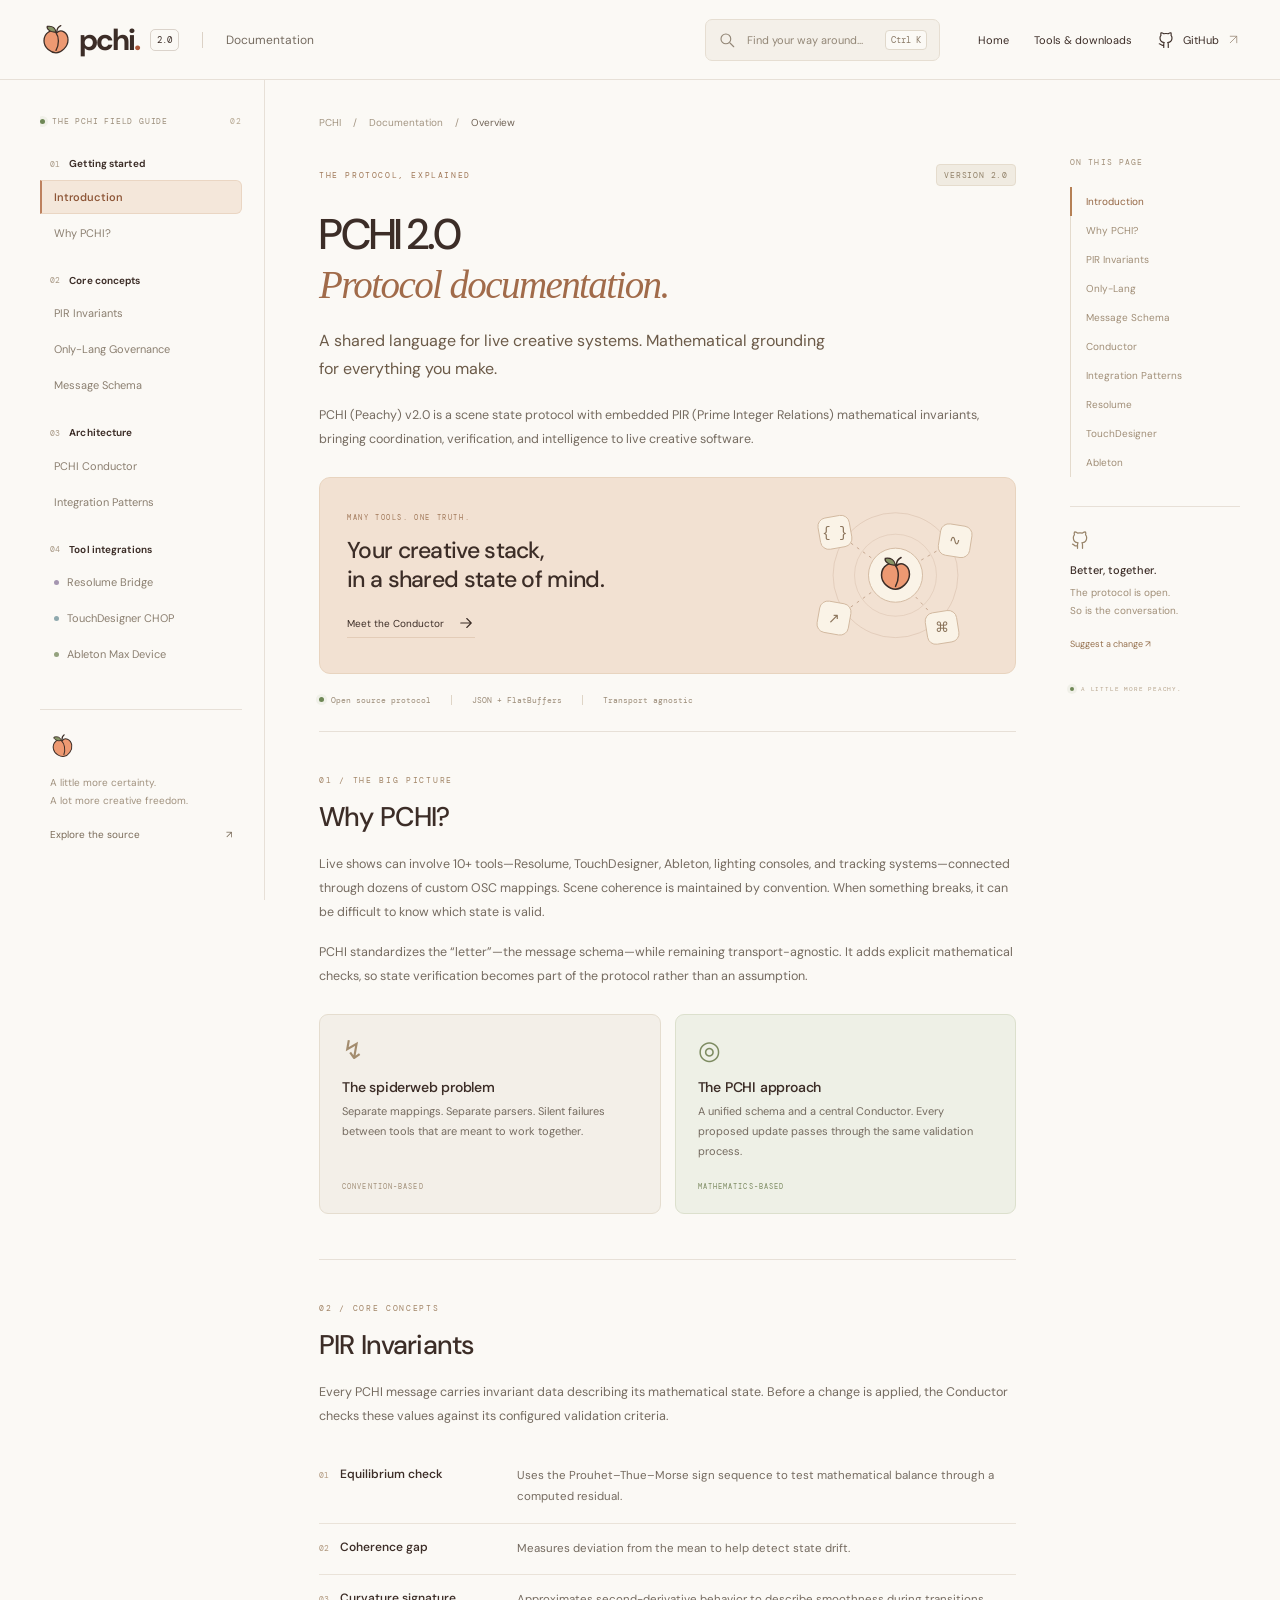
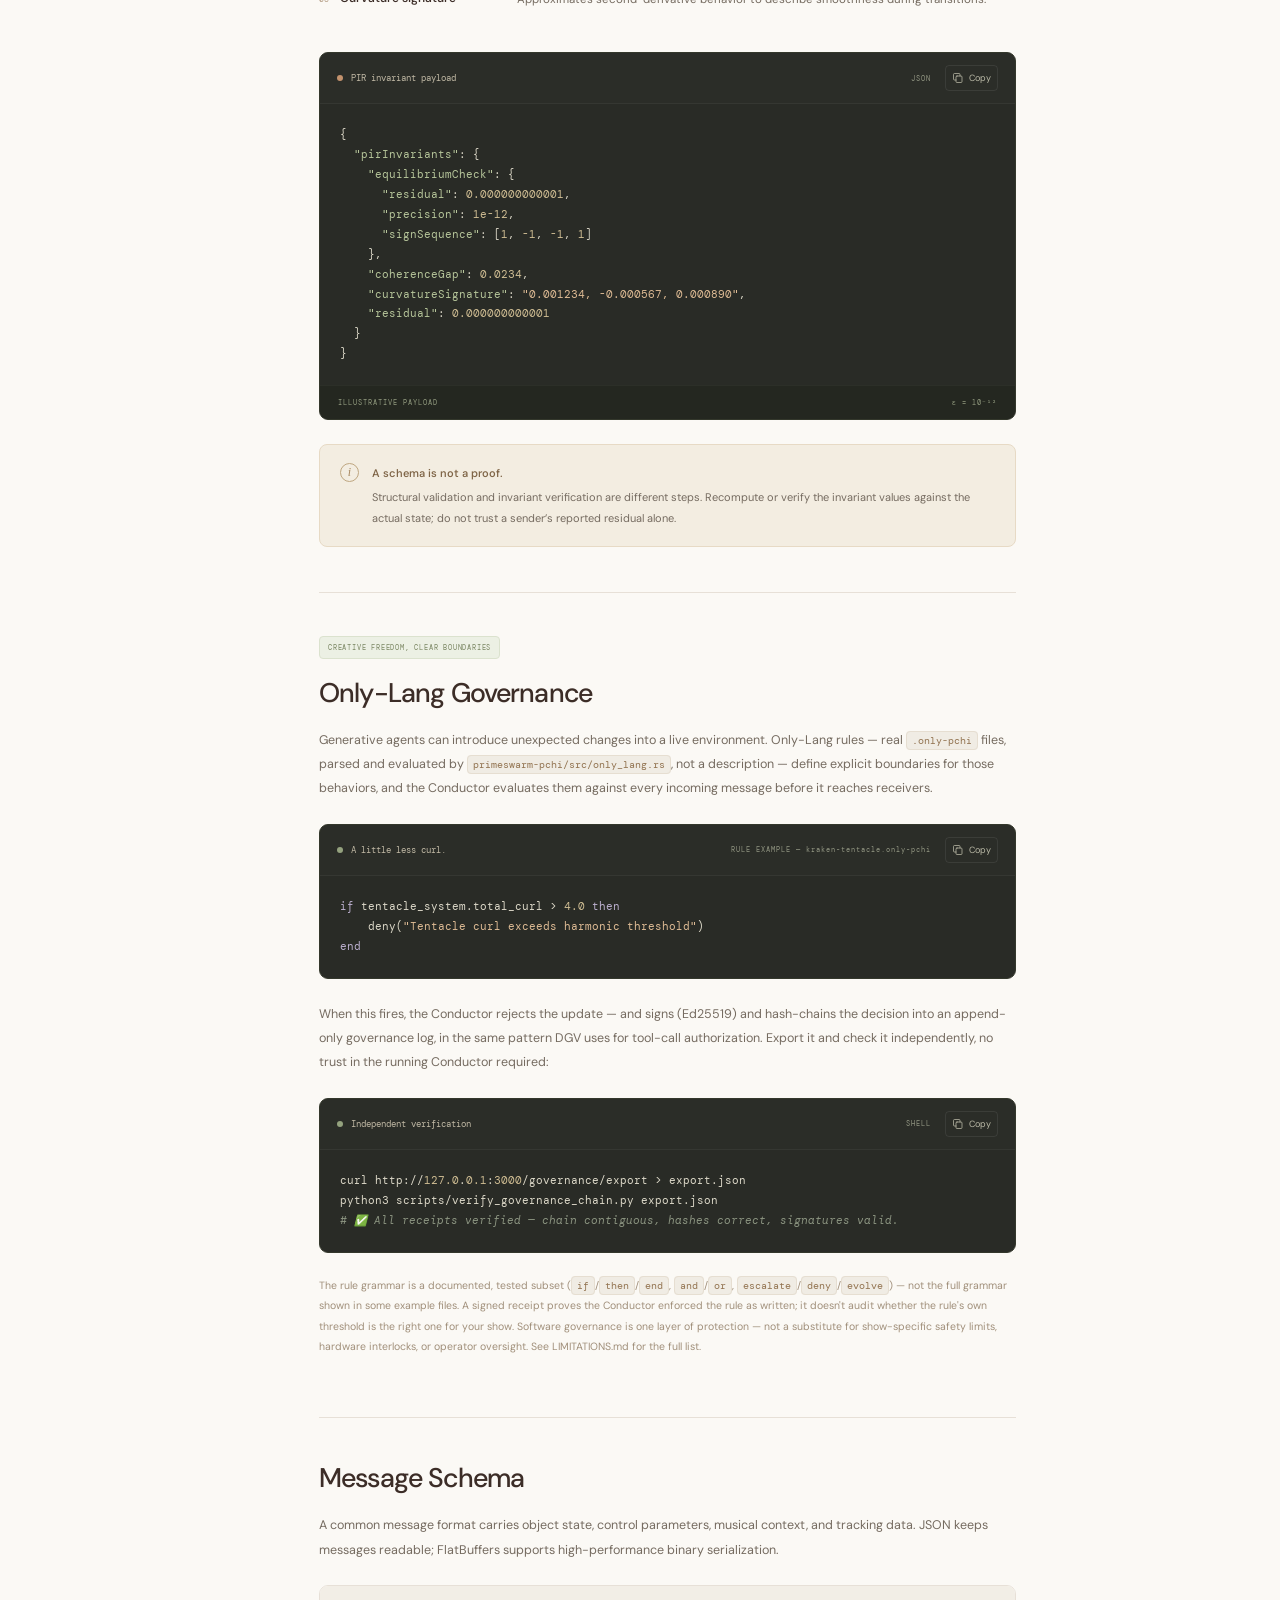
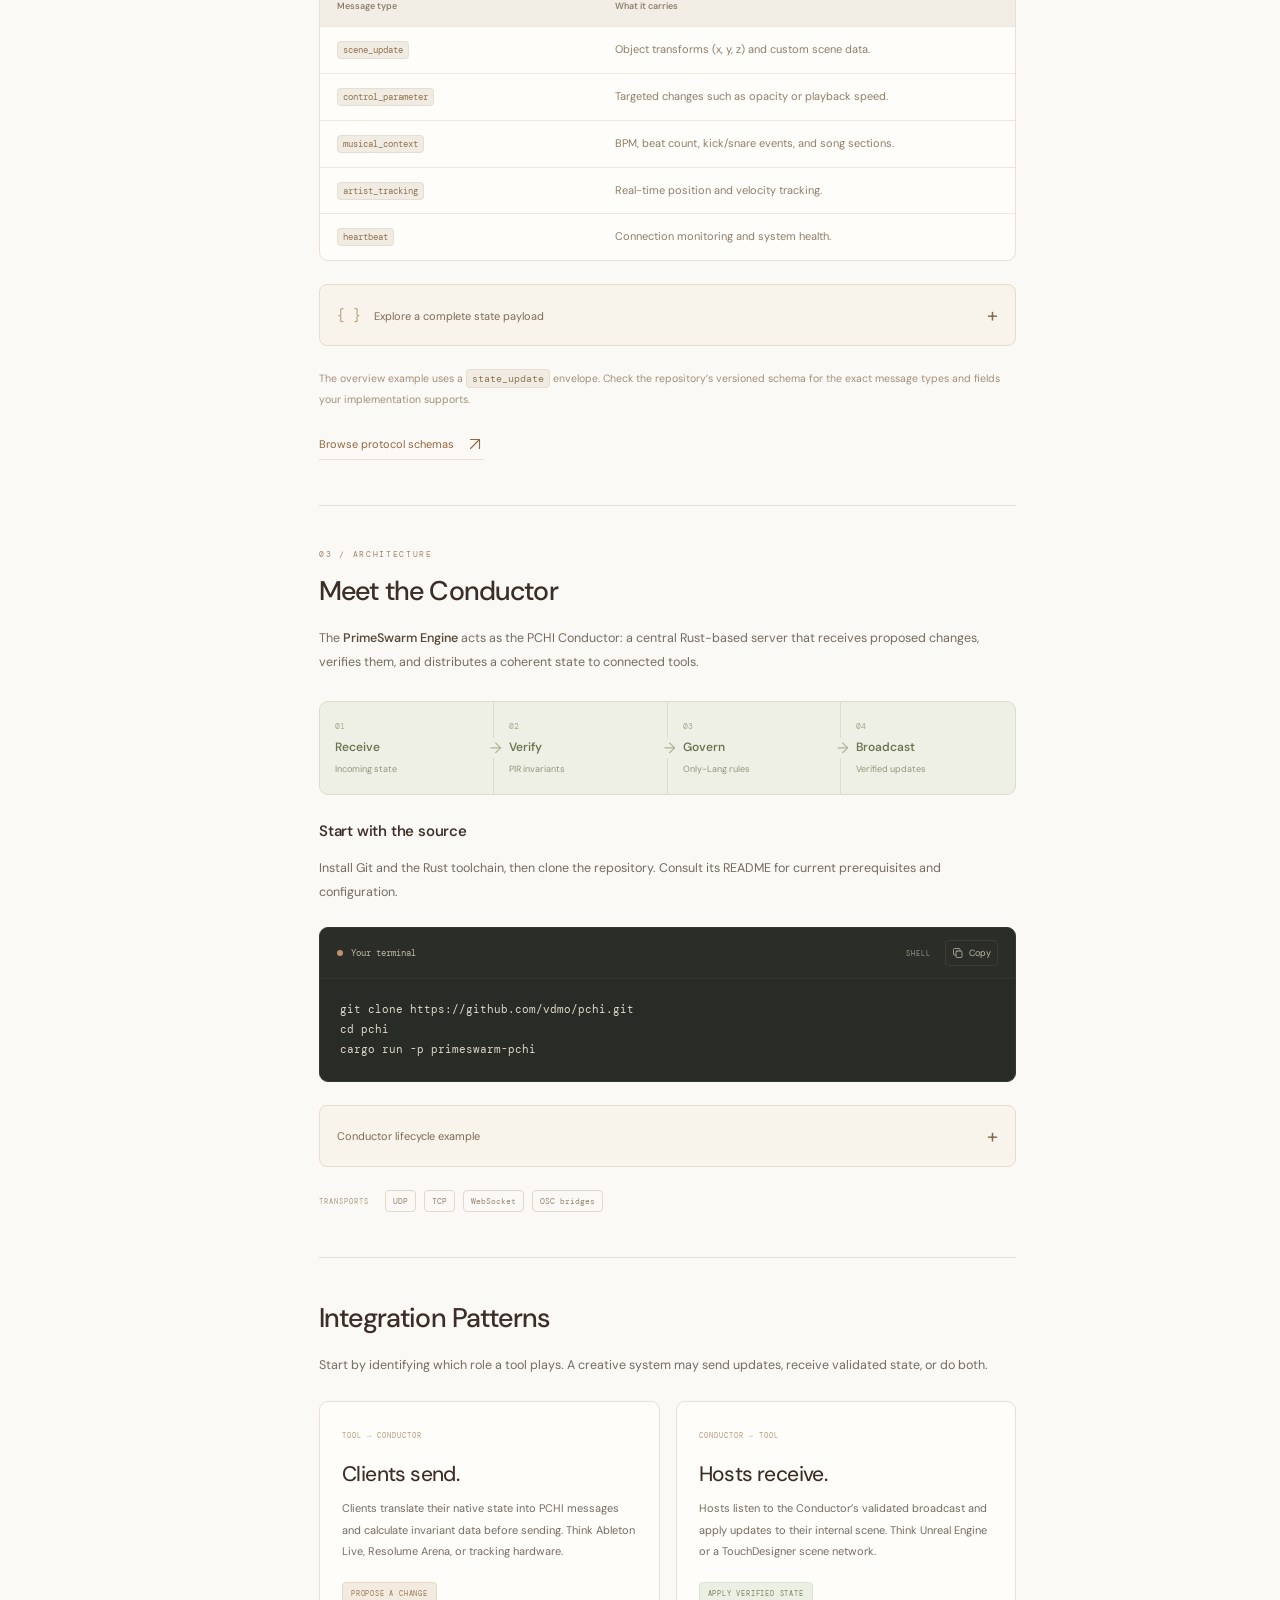
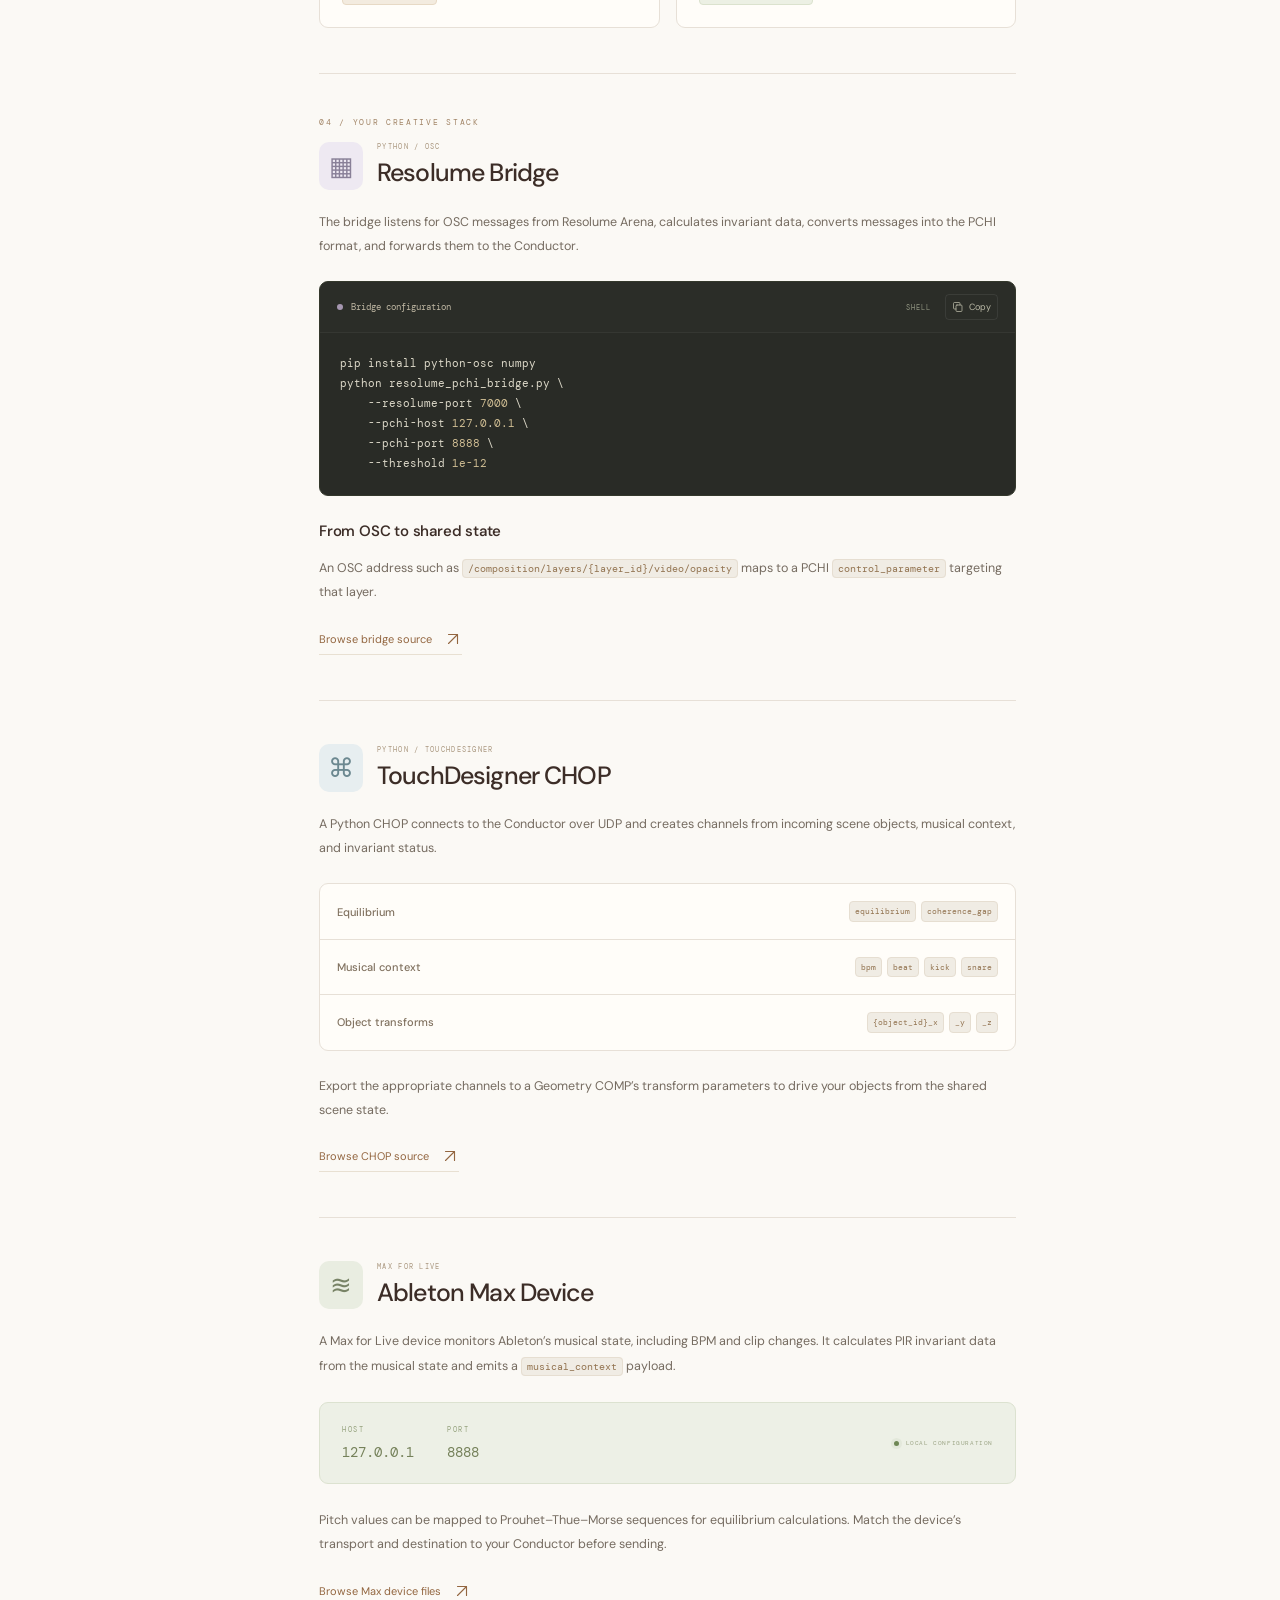
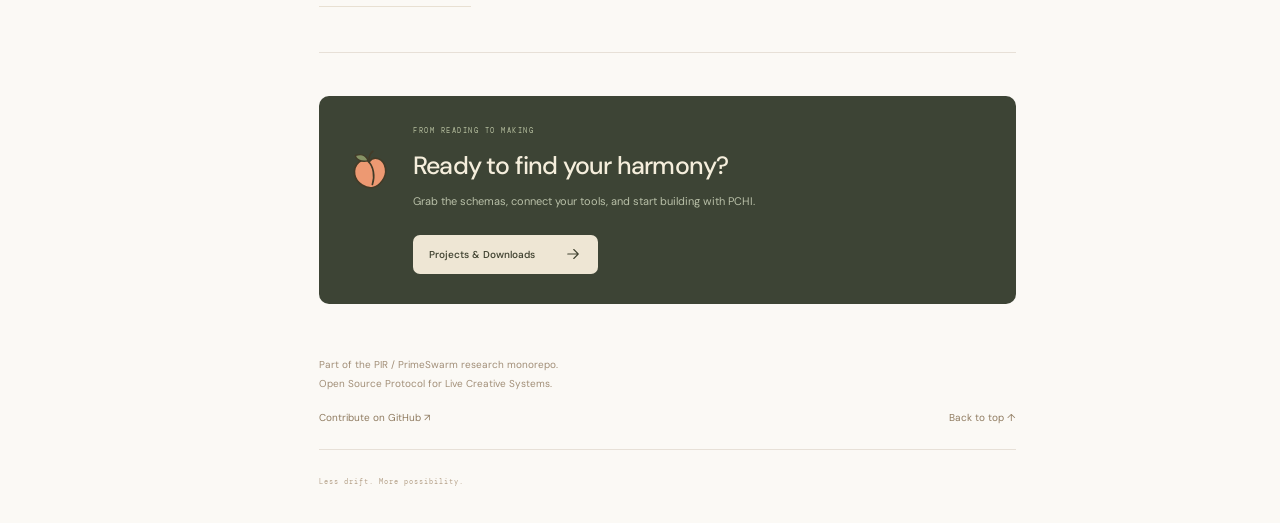
==== commit edd36004: "feat: real governance-verification copy, three-buyer-ring section, fix non-parseable rule example St" ====
--- a/docs.html
+++ b/docs.html
@@ -150,16 +150,21 @@
       <section class="doc-section" id="only-lang" data-title="Only-Lang Governance" data-group="Core concepts">
         <span class="doc-chip sage-chip">CREATIVE FREEDOM, CLEAR BOUNDARIES</span>
         <h2>Only-Lang Governance<a class="heading-anchor" href="#only-lang" aria-label="Link to Only-Lang Governance">#</a></h2>
-        <p>Generative agents can introduce unexpected changes into a live environment. Only-Lang rules define explicit boundaries for those behaviors, allowing the Conductor to clamp or reject a proposed update before it reaches receivers.</p>
-        <div class="doc-code">
-          <div class="doc-code-bar"><span><i class="file-dot sage-dot"></i> A little less wobble.</span><div><span>RULE EXAMPLE</span><button data-copy-block aria-label="Copy governance rule"><svg class="icon small"><use href="#i-copy"/></svg><span>Copy</span></button></div></div>
-          <pre><code data-language="lua">if kraken_tentacle.wobbliness > 0.8
-then
-    kraken_tentacle.wobbliness = 0.8
+        <p>Generative agents can introduce unexpected changes into a live environment. Only-Lang rules — real <code>.only-pchi</code> files, parsed and evaluated by <code>primeswarm-pchi/src/only_lang.rs</code>, not a description — define explicit boundaries for those behaviors, and the Conductor evaluates them against every incoming message before it reaches receivers.</p>
+        <div class="doc-code">
+          <div class="doc-code-bar"><span><i class="file-dot sage-dot"></i> A little less curl.</span><div><span>RULE EXAMPLE — kraken-tentacle.only-pchi</span><button data-copy-block aria-label="Copy governance rule"><svg class="icon small"><use href="#i-copy"/></svg><span>Copy</span></button></div></div>
+          <pre><code data-language="lua">if tentacle_system.total_curl > 4.0 then
+    deny("Tentacle curl exceeds harmonic threshold")
 end</code></pre>
         </div>
-        <p>Here, the maximum permitted wobbliness is <code>0.8</code>. Suggestions within that boundary can pass; values outside it are constrained by the rule.</p>
-        <p class="doc-small">Software governance is one layer of protection—not a substitute for show-specific safety limits, hardware interlocks, or operator oversight.</p>
+        <p>When this fires, the Conductor rejects the update — and signs (Ed25519) and hash-chains the decision into an append-only governance log, in the same pattern <a href="https://github.com/vdmo/only-dgv-verifier" target="_blank" rel="noopener noreferrer">DGV</a> uses for tool-call authorization. Export it and check it independently, no trust in the running Conductor required:</p>
+        <div class="doc-code">
+          <div class="doc-code-bar"><span><i class="file-dot sage-dot"></i> Independent verification</span><div><span>SHELL</span><button data-copy-block aria-label="Copy verification commands"><svg class="icon small"><use href="#i-copy"/></svg><span>Copy</span></button></div></div>
+          <pre><code data-language="bash">curl http://127.0.0.1:3000/governance/export > export.json
+python3 scripts/verify_governance_chain.py export.json
+# ✅ All receipts verified — chain contiguous, hashes correct, signatures valid.</code></pre>
+        </div>
+        <p class="doc-small">The rule grammar is a documented, tested subset (<code>if</code>/<code>then</code>/<code>end</code>, <code>and</code>/<code>or</code>, <code>escalate</code>/<code>deny</code>/<code>evolve</code>) — not the full grammar shown in some example files. A signed receipt proves the Conductor enforced the rule as written; it doesn't audit whether the rule's own threshold is the right one for your show. Software governance is one layer of protection — not a substitute for show-specific safety limits, hardware interlocks, or operator oversight. See <a href="https://github.com/vdmo/pchi/blob/main/docs/LIMITATIONS.md" target="_blank" rel="noopener noreferrer">LIMITATIONS.md</a> for the full list.</p>
       </section>
 
       <section class="doc-section" id="message-schema" data-title="Message Schema" data-group="Core concepts">
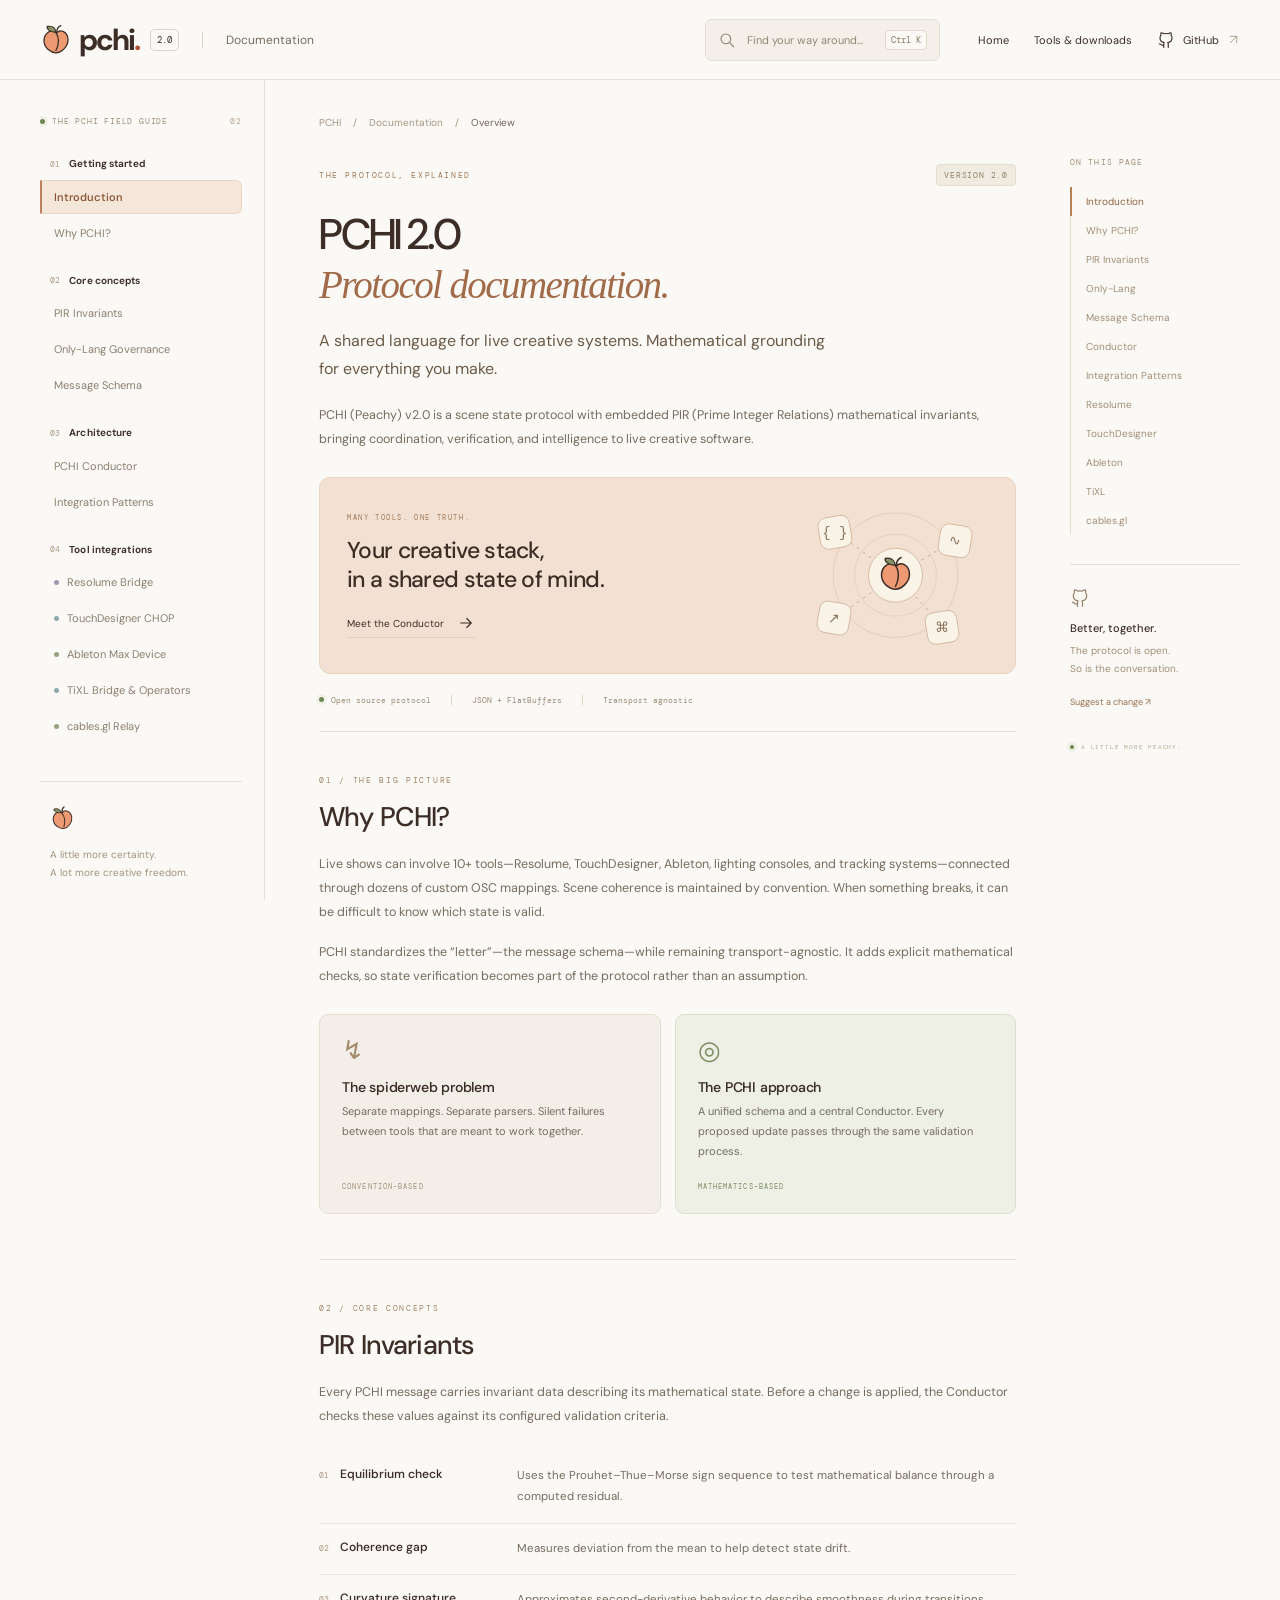
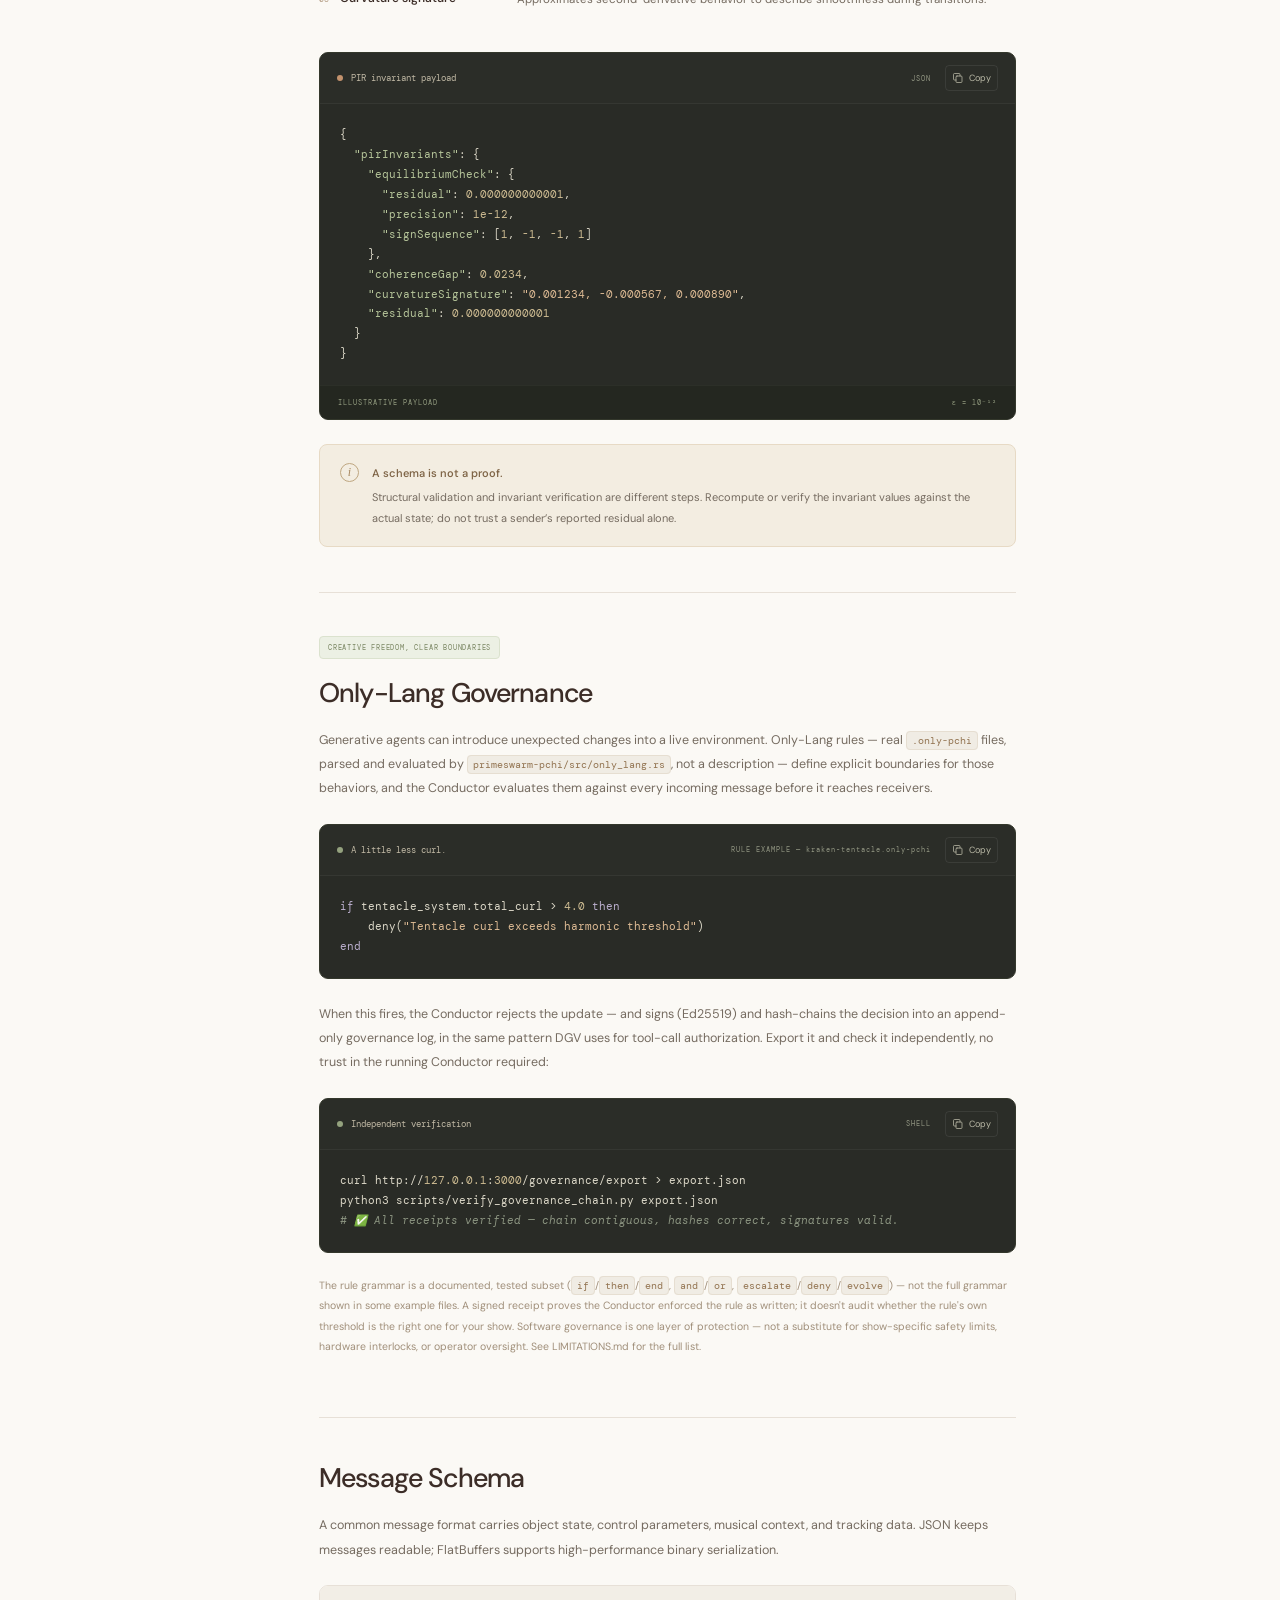
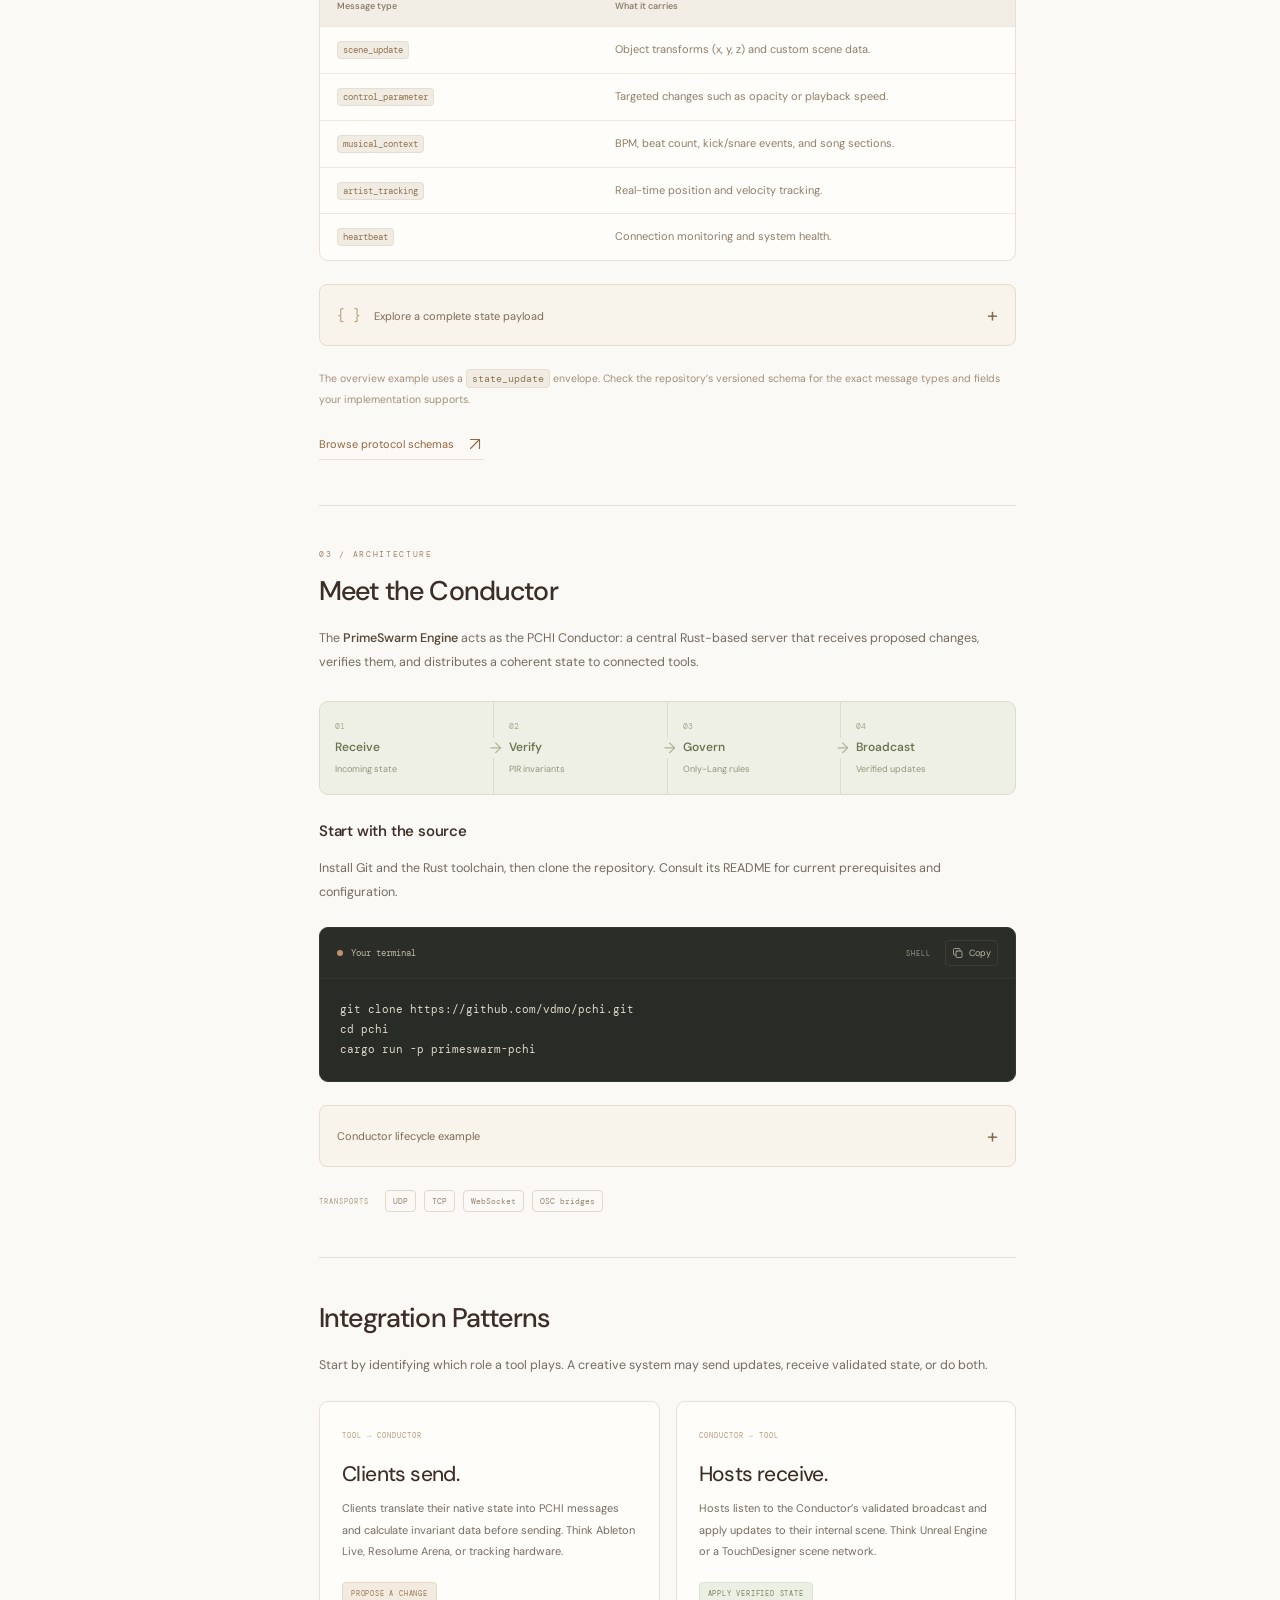
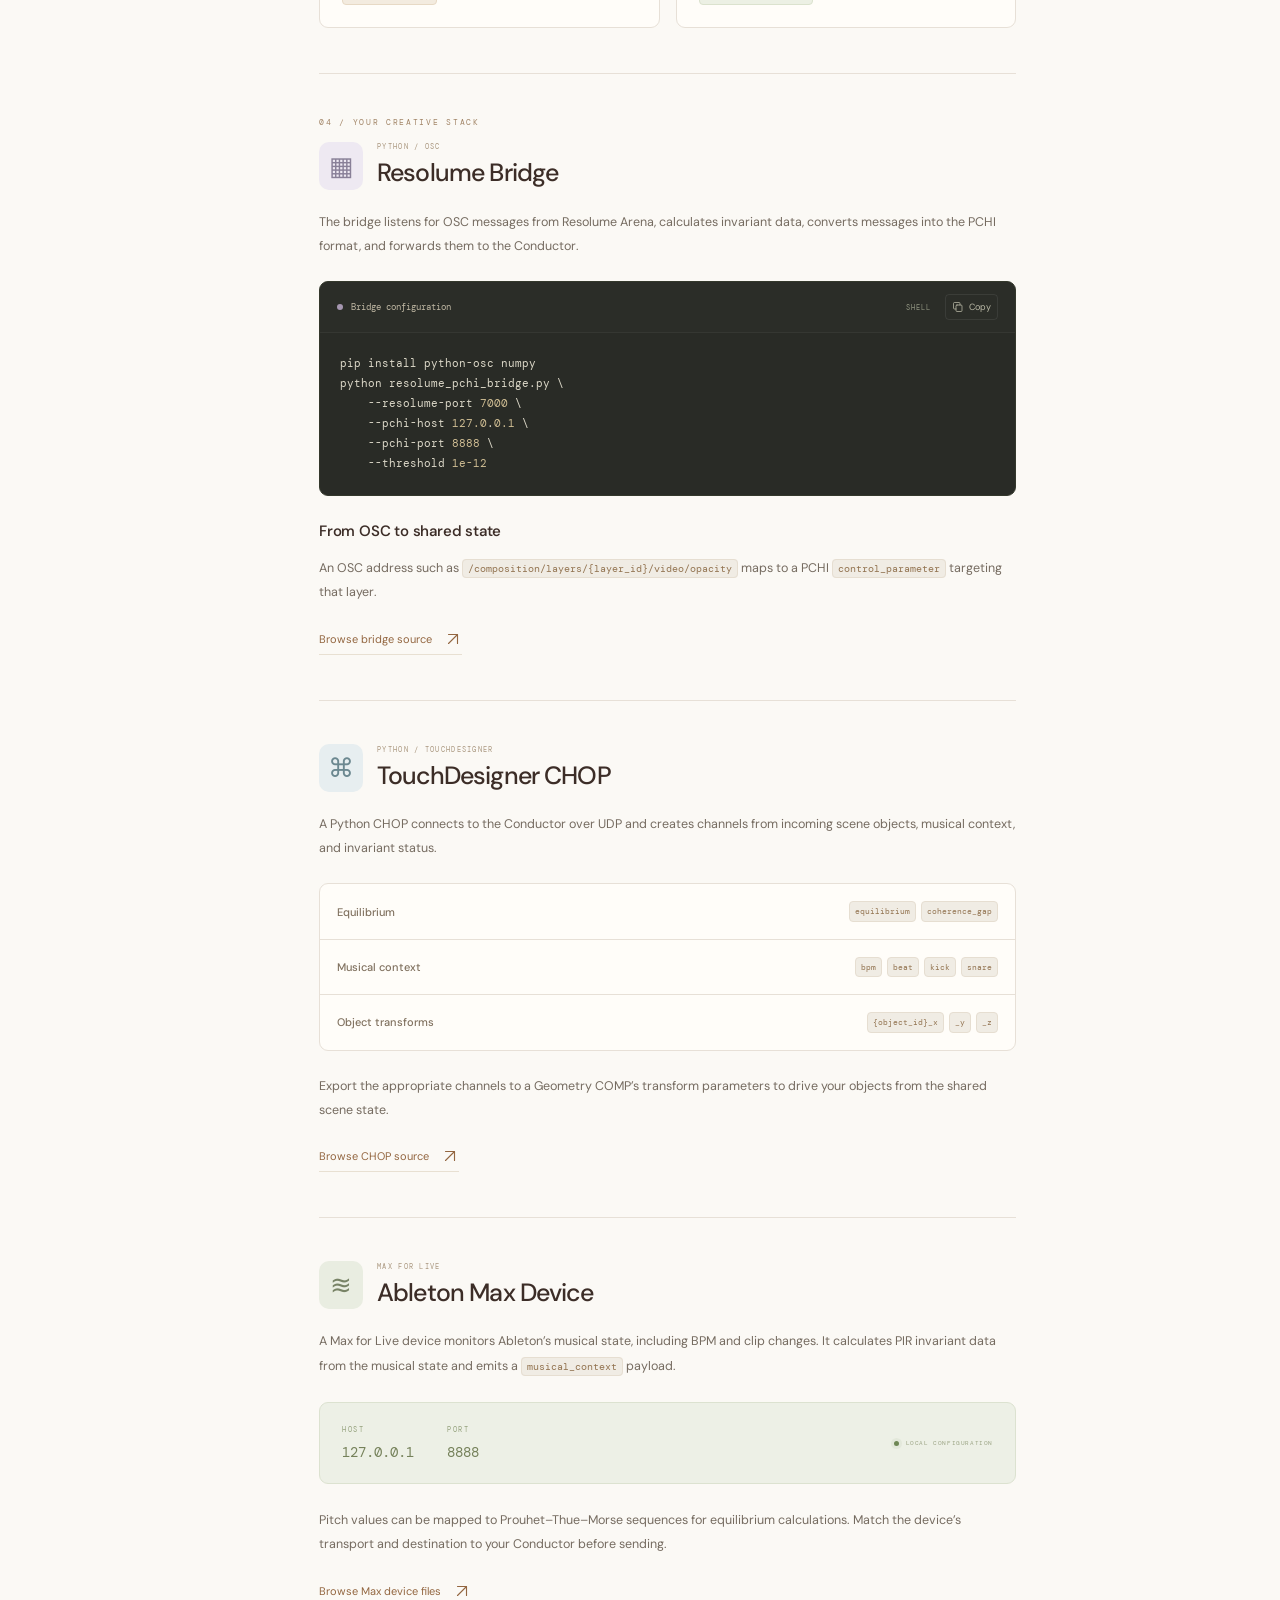
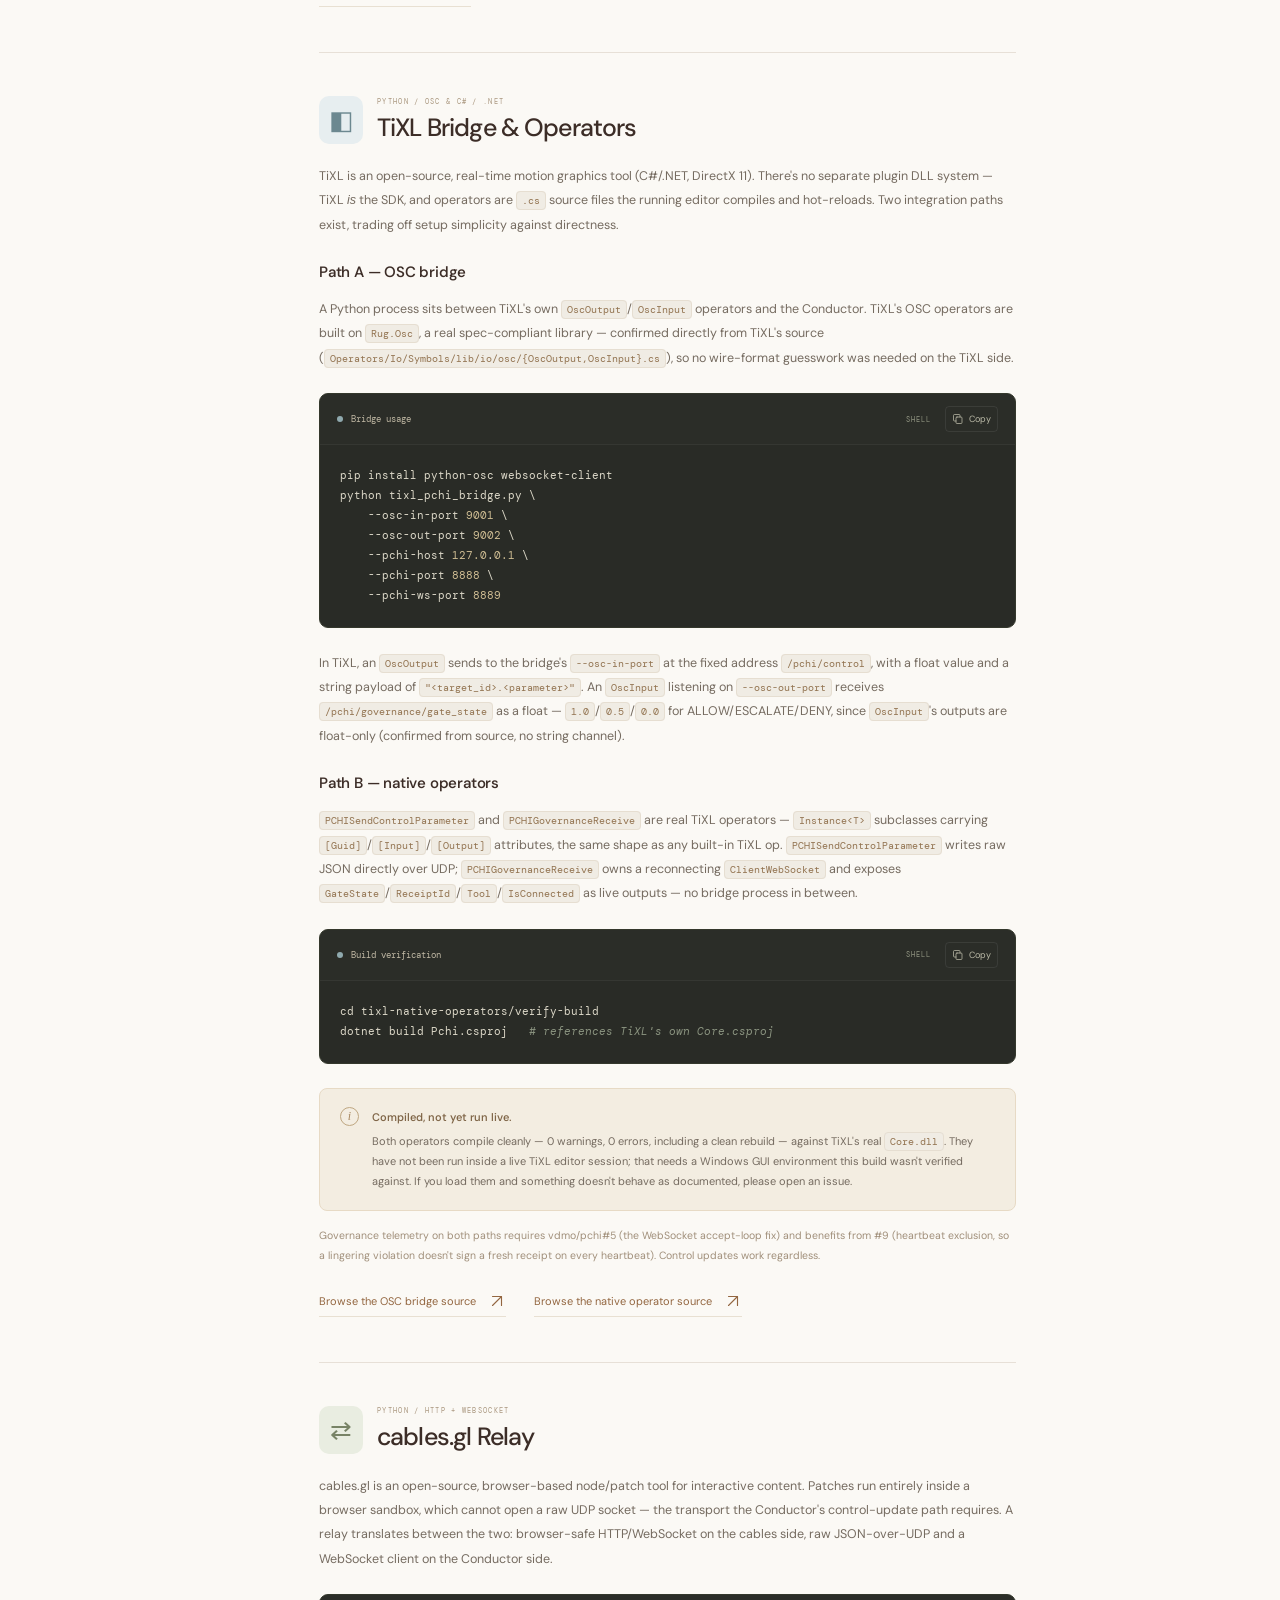
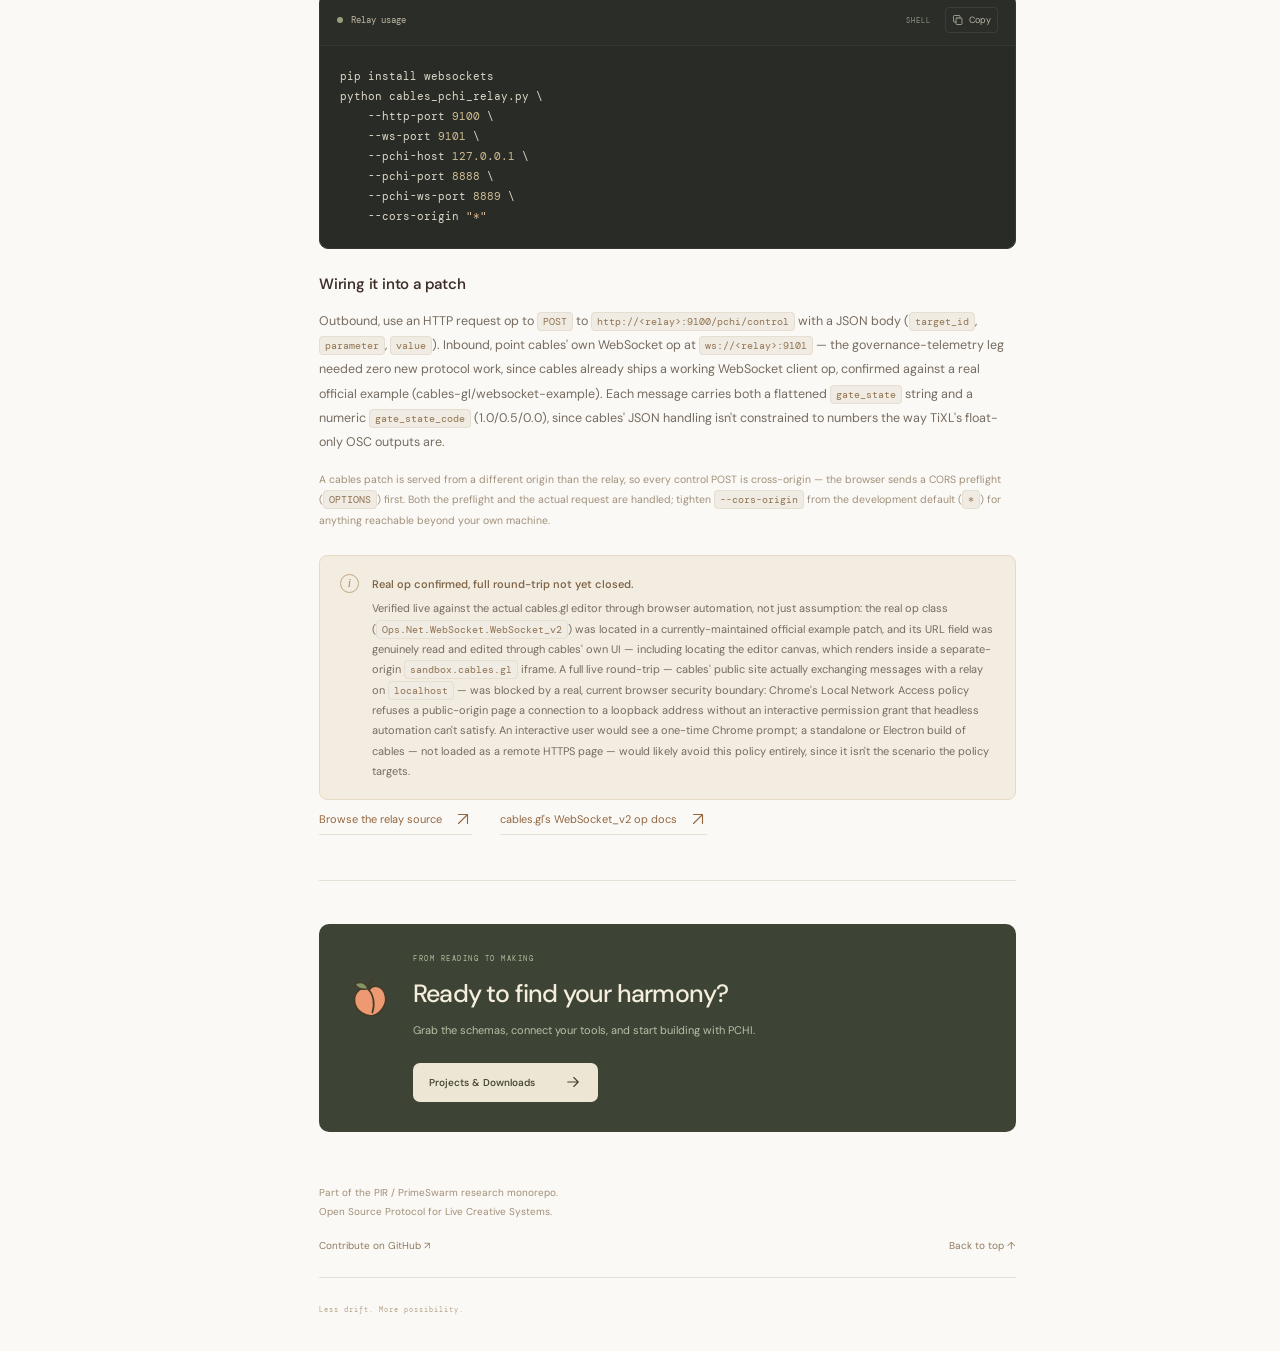
==== commit 05dd16e7: "feat: document TiXL and cables.gl integrations Adds TiXL (OSC bridge + native C# operators) and cabl" ====
--- a/docs.html
+++ b/docs.html
@@ -68,6 +68,8 @@
           <a href="#resolume" class="sidebar-link"><i class="nav-dot lilac-dot"></i>Resolume Bridge</a>
           <a href="#touchdesigner" class="sidebar-link"><i class="nav-dot blue-dot"></i>TouchDesigner CHOP</a>
           <a href="#ableton" class="sidebar-link"><i class="nav-dot sage-dot"></i>Ableton Max Device</a>
+          <a href="#tixl" class="sidebar-link"><i class="nav-dot blue-dot"></i>TiXL Bridge &amp; Operators</a>
+          <a href="#cables" class="sidebar-link"><i class="nav-dot sage-dot"></i>cables.gl Relay</a>
         </div>
       </nav>
       <div class="sidebar-bottom">
@@ -85,6 +87,7 @@
         <option value="message-schema">Message Schema</option><option value="conductor">PCHI Conductor</option>
         <option value="integration-patterns">Integration Patterns</option><option value="resolume">Resolume Bridge</option>
         <option value="touchdesigner">TouchDesigner CHOP</option><option value="ableton">Ableton Max Device</option>
+        <option value="tixl">TiXL Bridge &amp; Operators</option><option value="cables">cables.gl Relay</option>
       </select>
     </div>
 
@@ -268,6 +271,61 @@
         <a class="doc-inline-link" href="https://github.com/vdmo/pchi/tree/main/tools" target="_blank" rel="noopener noreferrer">Browse Max device files <svg class="icon small"><use href="#i-up-right"/></svg></a>
       </section>
 
+      <section class="doc-section" id="tixl" data-title="TiXL Bridge &amp; Operators" data-group="Tool integrations">
+        <div class="integration-heading"><div class="tile blue">◧</div><div><span class="doc-tool-label">PYTHON / OSC &amp; C# / .NET</span><h2>TiXL Bridge &amp; Operators<a class="heading-anchor" href="#tixl" aria-label="Link to TiXL Bridge and Operators">#</a></h2></div></div>
+        <p><a href="https://tixl.app" target="_blank" rel="noopener noreferrer">TiXL</a> is an open-source, real-time motion graphics tool (C#/.NET, DirectX 11). There's no separate plugin DLL system — TiXL <em>is</em> the SDK, and operators are <code>.cs</code> source files the running editor compiles and hot-reloads. Two integration paths exist, trading off setup simplicity against directness.</p>
+        <h3>Path A — OSC bridge</h3>
+        <p>A Python process sits between TiXL's own <code>OscOutput</code>/<code>OscInput</code> operators and the Conductor. TiXL's OSC operators are built on <code>Rug.Osc</code>, a real spec-compliant library — confirmed directly from TiXL's source (<code>Operators/Io/Symbols/lib/io/osc/{OscOutput,OscInput}.cs</code>), so no wire-format guesswork was needed on the TiXL side.</p>
+        <div class="doc-code">
+          <div class="doc-code-bar"><span><i class="file-dot blue-dot"></i> Bridge usage</span><div><span>SHELL</span><button data-copy-block aria-label="Copy TiXL bridge commands"><svg class="icon small"><use href="#i-copy"/></svg><span>Copy</span></button></div></div>
+          <pre><code data-language="bash">pip install python-osc websocket-client
+python tixl_pchi_bridge.py \
+    --osc-in-port 9001 \
+    --osc-out-port 9002 \
+    --pchi-host 127.0.0.1 \
+    --pchi-port 8888 \
+    --pchi-ws-port 8889</code></pre>
+        </div>
+        <p>In TiXL, an <code>OscOutput</code> sends to the bridge's <code>--osc-in-port</code> at the fixed address <code>/pchi/control</code>, with a float value and a string payload of <code>"&lt;target_id&gt;.&lt;parameter&gt;"</code>. An <code>OscInput</code> listening on <code>--osc-out-port</code> receives <code>/pchi/governance/gate_state</code> as a float — <code>1.0</code>/<code>0.5</code>/<code>0.0</code> for ALLOW/ESCALATE/DENY, since <code>OscInput</code>'s outputs are float-only (confirmed from source, no string channel).</p>
+        <h3>Path B — native operators</h3>
+        <p><code>PCHISendControlParameter</code> and <code>PCHIGovernanceReceive</code> are real TiXL operators — <code>Instance&lt;T&gt;</code> subclasses carrying <code>[Guid]</code>/<code>[Input]</code>/<code>[Output]</code> attributes, the same shape as any built-in TiXL op. <code>PCHISendControlParameter</code> writes raw JSON directly over UDP; <code>PCHIGovernanceReceive</code> owns a reconnecting <code>ClientWebSocket</code> and exposes <code>GateState</code>/<code>ReceiptId</code>/<code>Tool</code>/<code>IsConnected</code> as live outputs — no bridge process in between.</p>
+        <div class="doc-code">
+          <div class="doc-code-bar"><span><i class="file-dot blue-dot"></i> Build verification</span><div><span>SHELL</span><button data-copy-block aria-label="Copy TiXL operator build command"><svg class="icon small"><use href="#i-copy"/></svg><span>Copy</span></button></div></div>
+          <pre><code data-language="bash">cd tixl-native-operators/verify-build
+dotnet build Pchi.csproj   # references TiXL's own Core.csproj</code></pre>
+        </div>
+        <aside class="docs-callout"><span class="callout-symbol">i</span><div><strong>Compiled, not yet run live.</strong><p>Both operators compile cleanly — 0 warnings, 0 errors, including a clean rebuild — against TiXL's real <code>Core.dll</code>. They have not been run inside a live TiXL editor session; that needs a Windows GUI environment this build wasn't verified against. If you load them and something doesn't behave as documented, please open an issue.</p></div></aside>
+        <p class="doc-small">Governance telemetry on both paths requires <a href="https://github.com/vdmo/pchi/pull/5" target="_blank" rel="noopener noreferrer">vdmo/pchi#5</a> (the WebSocket accept-loop fix) and benefits from <a href="https://github.com/vdmo/pchi/pull/9" target="_blank" rel="noopener noreferrer">#9</a> (heartbeat exclusion, so a lingering violation doesn't sign a fresh receipt on every heartbeat). Control updates work regardless.</p>
+        <div class="doc-link-row">
+          <a class="doc-inline-link" href="https://github.com/vdmo/pchi/tree/main/tools/tixl-pchi-bridge" target="_blank" rel="noopener noreferrer">Browse the OSC bridge source <svg class="icon small"><use href="#i-up-right"/></svg></a>
+          <a class="doc-inline-link" href="https://github.com/vdmo/pchi/tree/main/tools/tixl-native-operators" target="_blank" rel="noopener noreferrer">Browse the native operator source <svg class="icon small"><use href="#i-up-right"/></svg></a>
+        </div>
+      </section>
+
+      <section class="doc-section" id="cables" data-title="cables.gl Relay" data-group="Tool integrations">
+        <div class="integration-heading"><div class="tile sage">⇄</div><div><span class="doc-tool-label">PYTHON / HTTP + WEBSOCKET</span><h2>cables.gl Relay<a class="heading-anchor" href="#cables" aria-label="Link to cables.gl Relay">#</a></h2></div></div>
+        <p><a href="https://cables.gl" target="_blank" rel="noopener noreferrer">cables.gl</a> is an open-source, browser-based node/patch tool for interactive content. Patches run entirely inside a browser sandbox, which cannot open a raw UDP socket — the transport the Conductor's control-update path requires. A relay translates between the two: browser-safe HTTP/WebSocket on the cables side, raw JSON-over-UDP and a WebSocket client on the Conductor side.</p>
+        <div class="doc-code">
+          <div class="doc-code-bar"><span><i class="file-dot sage-dot"></i> Relay usage</span><div><span>SHELL</span><button data-copy-block aria-label="Copy cables relay commands"><svg class="icon small"><use href="#i-copy"/></svg><span>Copy</span></button></div></div>
+          <pre><code data-language="bash">pip install websockets
+python cables_pchi_relay.py \
+    --http-port 9100 \
+    --ws-port 9101 \
+    --pchi-host 127.0.0.1 \
+    --pchi-port 8888 \
+    --pchi-ws-port 8889 \
+    --cors-origin "*"</code></pre>
+        </div>
+        <h3>Wiring it into a patch</h3>
+        <p>Outbound, use an HTTP request op to <code>POST</code> to <code>http://&lt;relay&gt;:9100/pchi/control</code> with a JSON body (<code>target_id</code>, <code>parameter</code>, <code>value</code>). Inbound, point cables' own WebSocket op at <code>ws://&lt;relay&gt;:9101</code> — the governance-telemetry leg needed zero new protocol work, since cables already ships a working WebSocket client op, confirmed against a real official example (<a href="https://github.com/cables-gl/websocket-example" target="_blank" rel="noopener noreferrer">cables-gl/websocket-example</a>). Each message carries both a flattened <code>gate_state</code> string and a numeric <code>gate_state_code</code> (1.0/0.5/0.0), since cables' JSON handling isn't constrained to numbers the way TiXL's float-only OSC outputs are.</p>
+        <p class="doc-small">A cables patch is served from a different origin than the relay, so every control POST is cross-origin — the browser sends a CORS preflight (<code>OPTIONS</code>) first. Both the preflight and the actual request are handled; tighten <code>--cors-origin</code> from the development default (<code>*</code>) for anything reachable beyond your own machine.</p>
+        <aside class="docs-callout"><span class="callout-symbol">i</span><div><strong>Real op confirmed, full round-trip not yet closed.</strong><p>Verified live against the actual cables.gl editor through browser automation, not just assumption: the real op class (<code>Ops.Net.WebSocket.WebSocket_v2</code>) was located in a currently-maintained official example patch, and its URL field was genuinely read and edited through cables' own UI — including locating the editor canvas, which renders inside a separate-origin <code>sandbox.cables.gl</code> iframe. A full live round-trip — cables' public site actually exchanging messages with a relay on <code>localhost</code> — was blocked by a real, current browser security boundary: Chrome's Local Network Access policy refuses a public-origin page a connection to a loopback address without an interactive permission grant that headless automation can't satisfy. An interactive user would see a one-time Chrome prompt; a standalone or Electron build of cables — not loaded as a remote HTTPS page — would likely avoid this policy entirely, since it isn't the scenario the policy targets.</p></div></aside>
+        <div class="doc-link-row">
+          <a class="doc-inline-link" href="https://github.com/vdmo/pchi/tree/main/tools/cables-pchi-relay" target="_blank" rel="noopener noreferrer">Browse the relay source <svg class="icon small"><use href="#i-up-right"/></svg></a>
+          <a class="doc-inline-link" href="https://cables.gl/op/Ops.Net.WebSocket.WebSocket_v2" target="_blank" rel="noopener noreferrer">cables.gl's WebSocket_v2 op docs <svg class="icon small"><use href="#i-up-right"/></svg></a>
+        </div>
+      </section>
+
       <section class="docs-ready" aria-labelledby="ready-title">
         <svg class="brand-peach"><use href="#i-peach"/></svg>
         <div><span class="eyebrow">FROM READING TO MAKING</span><h2 id="ready-title">Ready to find your harmony?</h2><p>Grab the schemas, connect your tools, and start building with PCHI.</p><a href="./index.html#projects" class="button button-cream">Projects &amp; Downloads <svg class="icon small"><use href="#i-arrow"/></svg></a></div>
@@ -288,6 +346,7 @@
         <a href="#message-schema">Message Schema</a><a href="#conductor">Conductor</a>
         <a href="#integration-patterns">Integration Patterns</a><a href="#resolume">Resolume</a>
         <a href="#touchdesigner">TouchDesigner</a><a href="#ableton">Ableton</a>
+        <a href="#tixl">TiXL</a><a href="#cables">cables.gl</a>
       </nav>
       <div class="rail-repo"><svg class="icon"><use href="#i-github"/></svg><strong>Better, together.</strong><p>The protocol is open.<br>So is the conversation.</p><a href="https://github.com/vdmo/pchi/issues" target="_blank" rel="noopener noreferrer">Suggest a change ↗</a></div>
       <span class="rail-signature"><i class="status-dot"></i> A LITTLE MORE PEACHY.</span>
--- a/docs.css
+++ b/docs.css
@@ -116,6 +116,7 @@
 .payload-details .doc-code{border-radius:0;margin:0;border-width:1px 0 0}
 .doc-inline-link{display:inline-flex;align-items:center;gap:12px;font-size:11px;color:#936640;border-bottom:1px solid #b0926840;padding-bottom:6px;margin-top:10px}
 .doc-inline-link:hover{color:var(--ink)}
+.doc-link-row{display:flex;flex-wrap:wrap;gap:8px 28px}
 .conductor-flow{list-style:none;padding:0;margin:26px 0;display:grid;grid-template-columns:repeat(4,1fr);border:1px solid #dddccc;border-radius:9px;background:#eeefe5}
 .conductor-flow li{position:relative;display:flex;flex-direction:column;gap:8px;padding:19px 15px;border-right:1px solid #dddccc}
 .conductor-flow li:last-child{border:0}
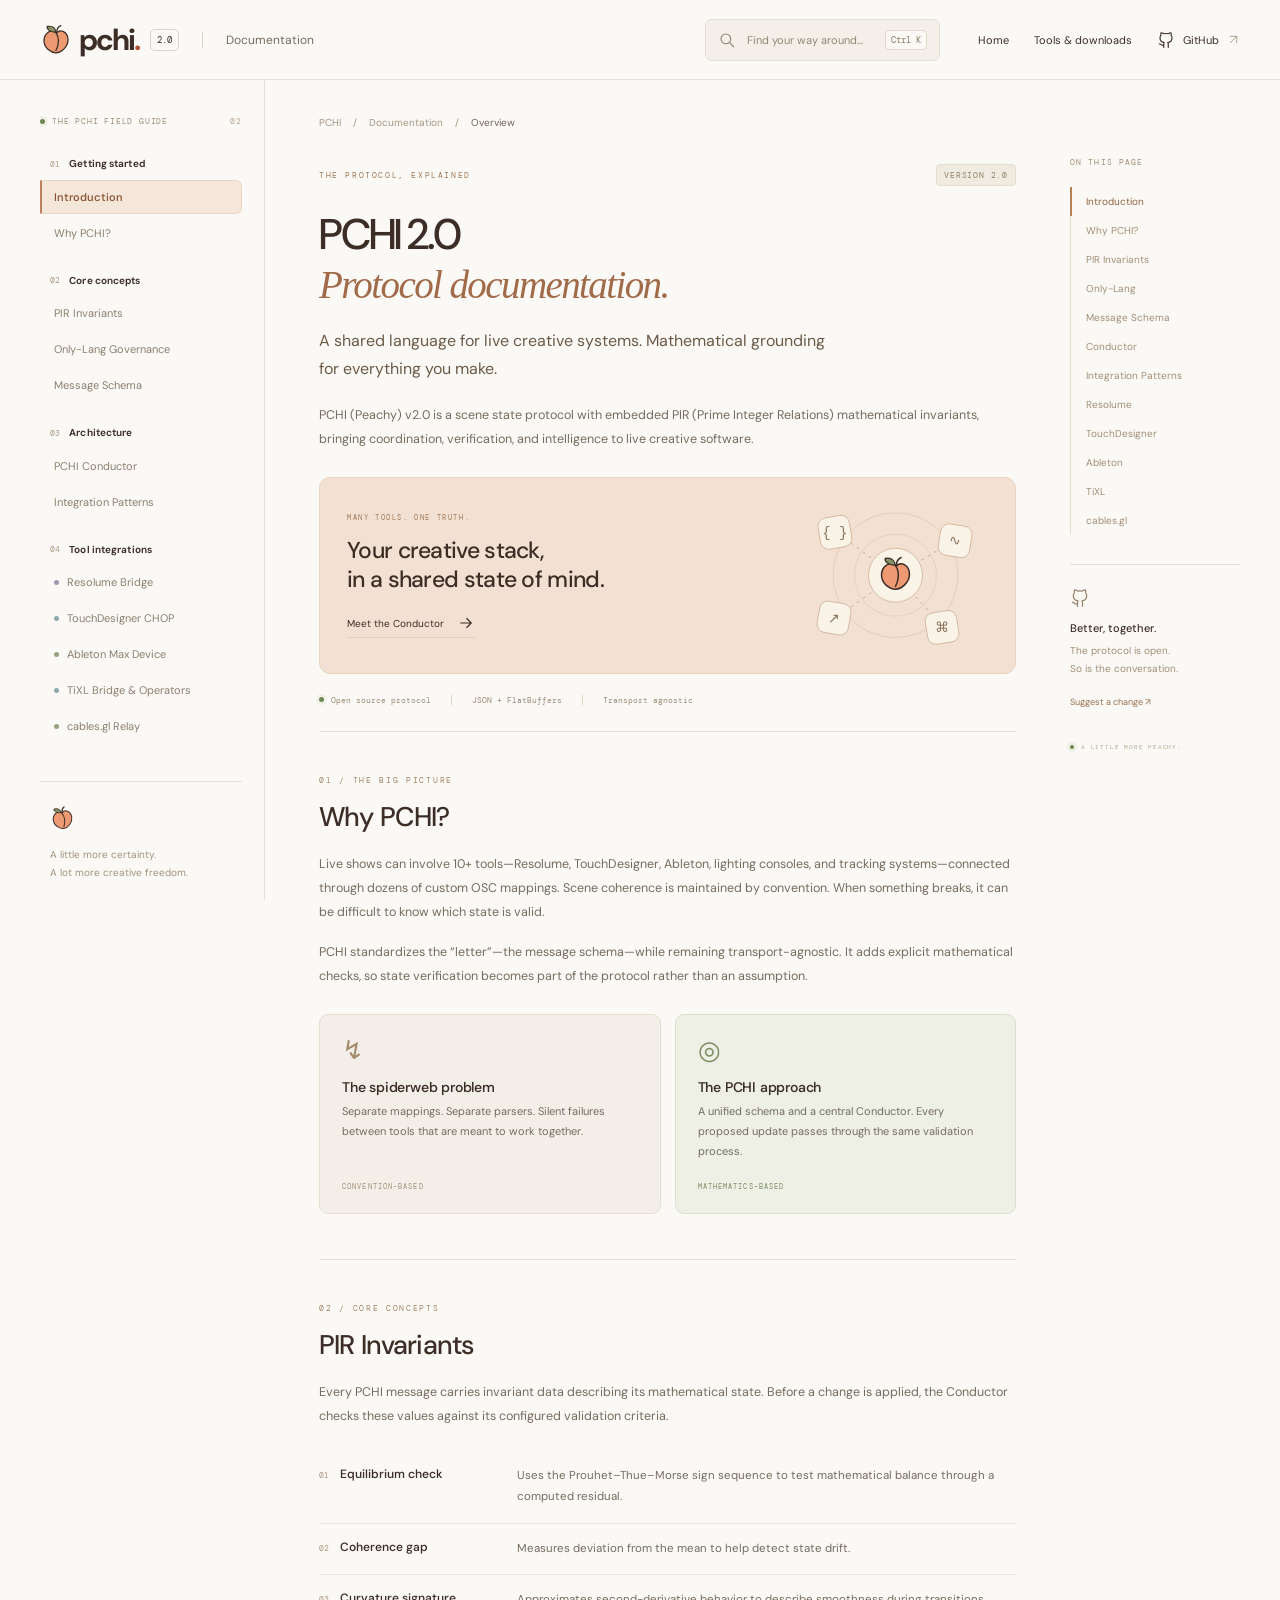
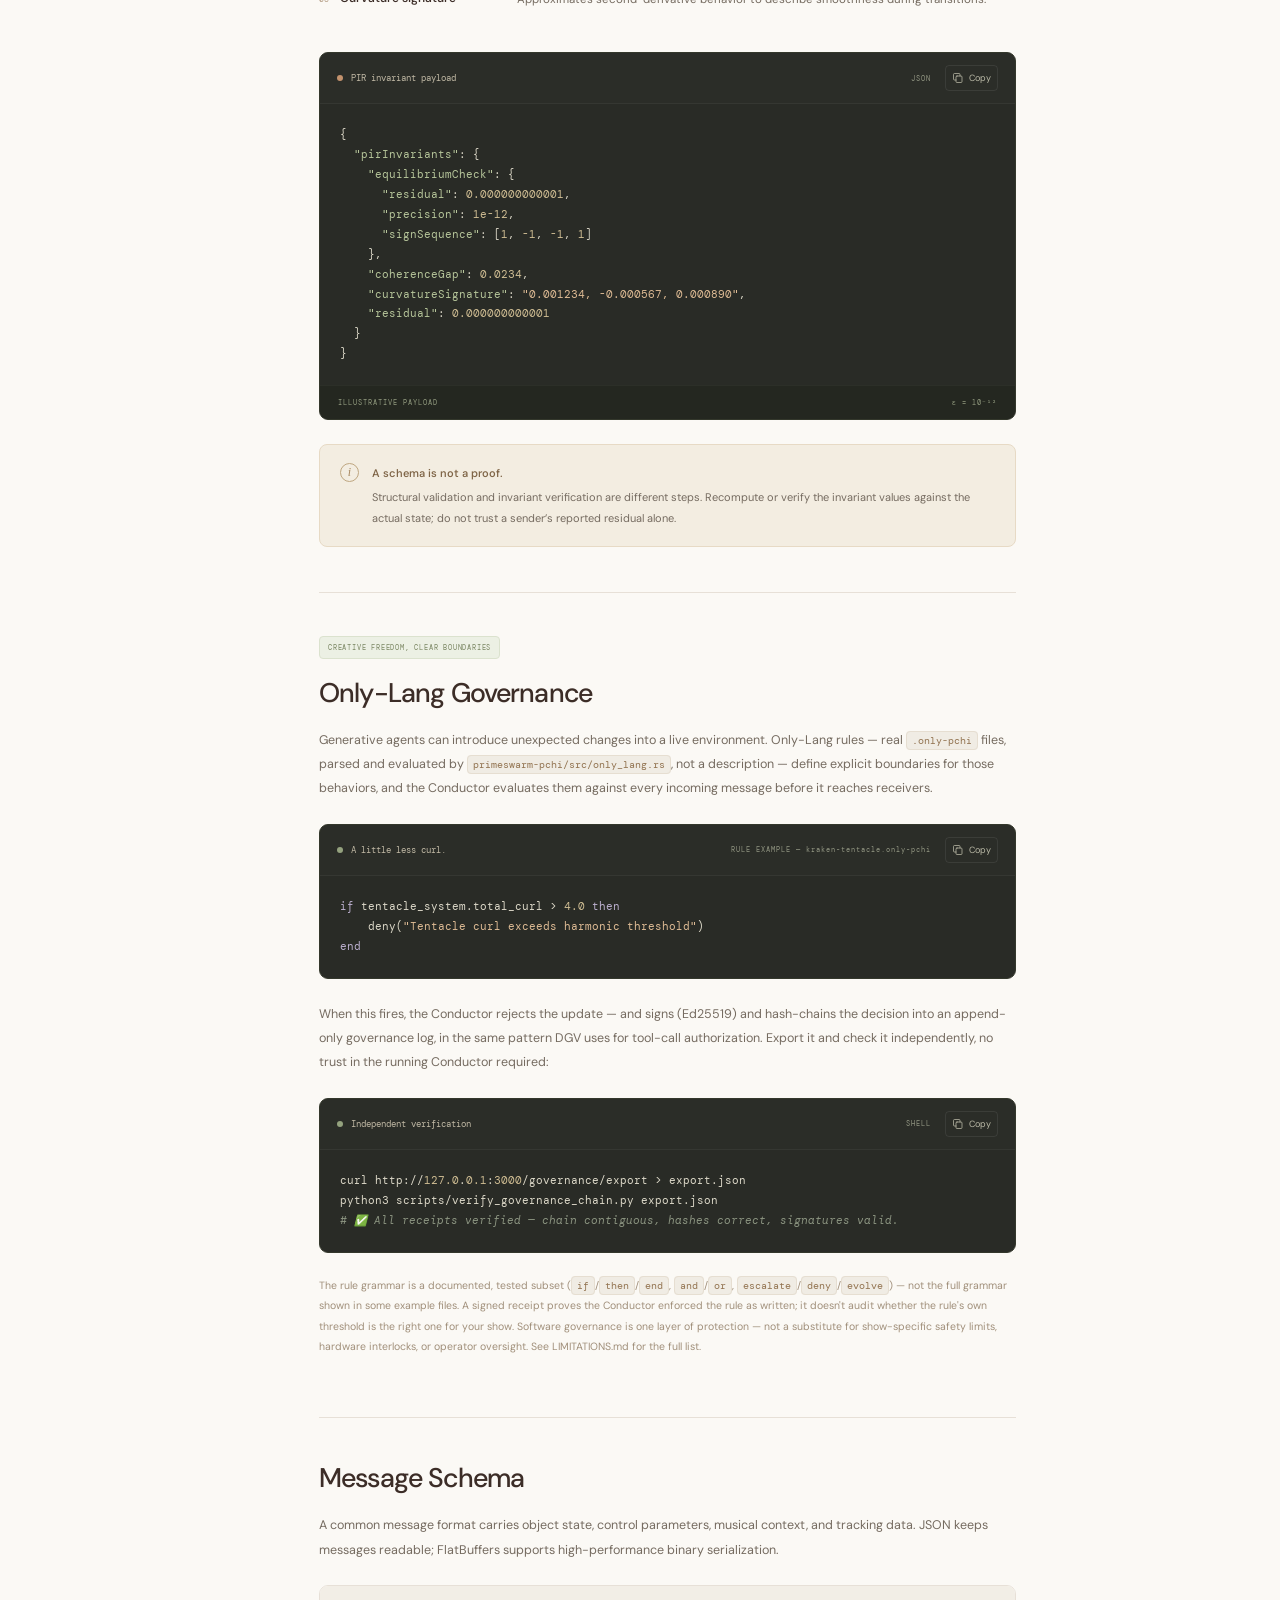
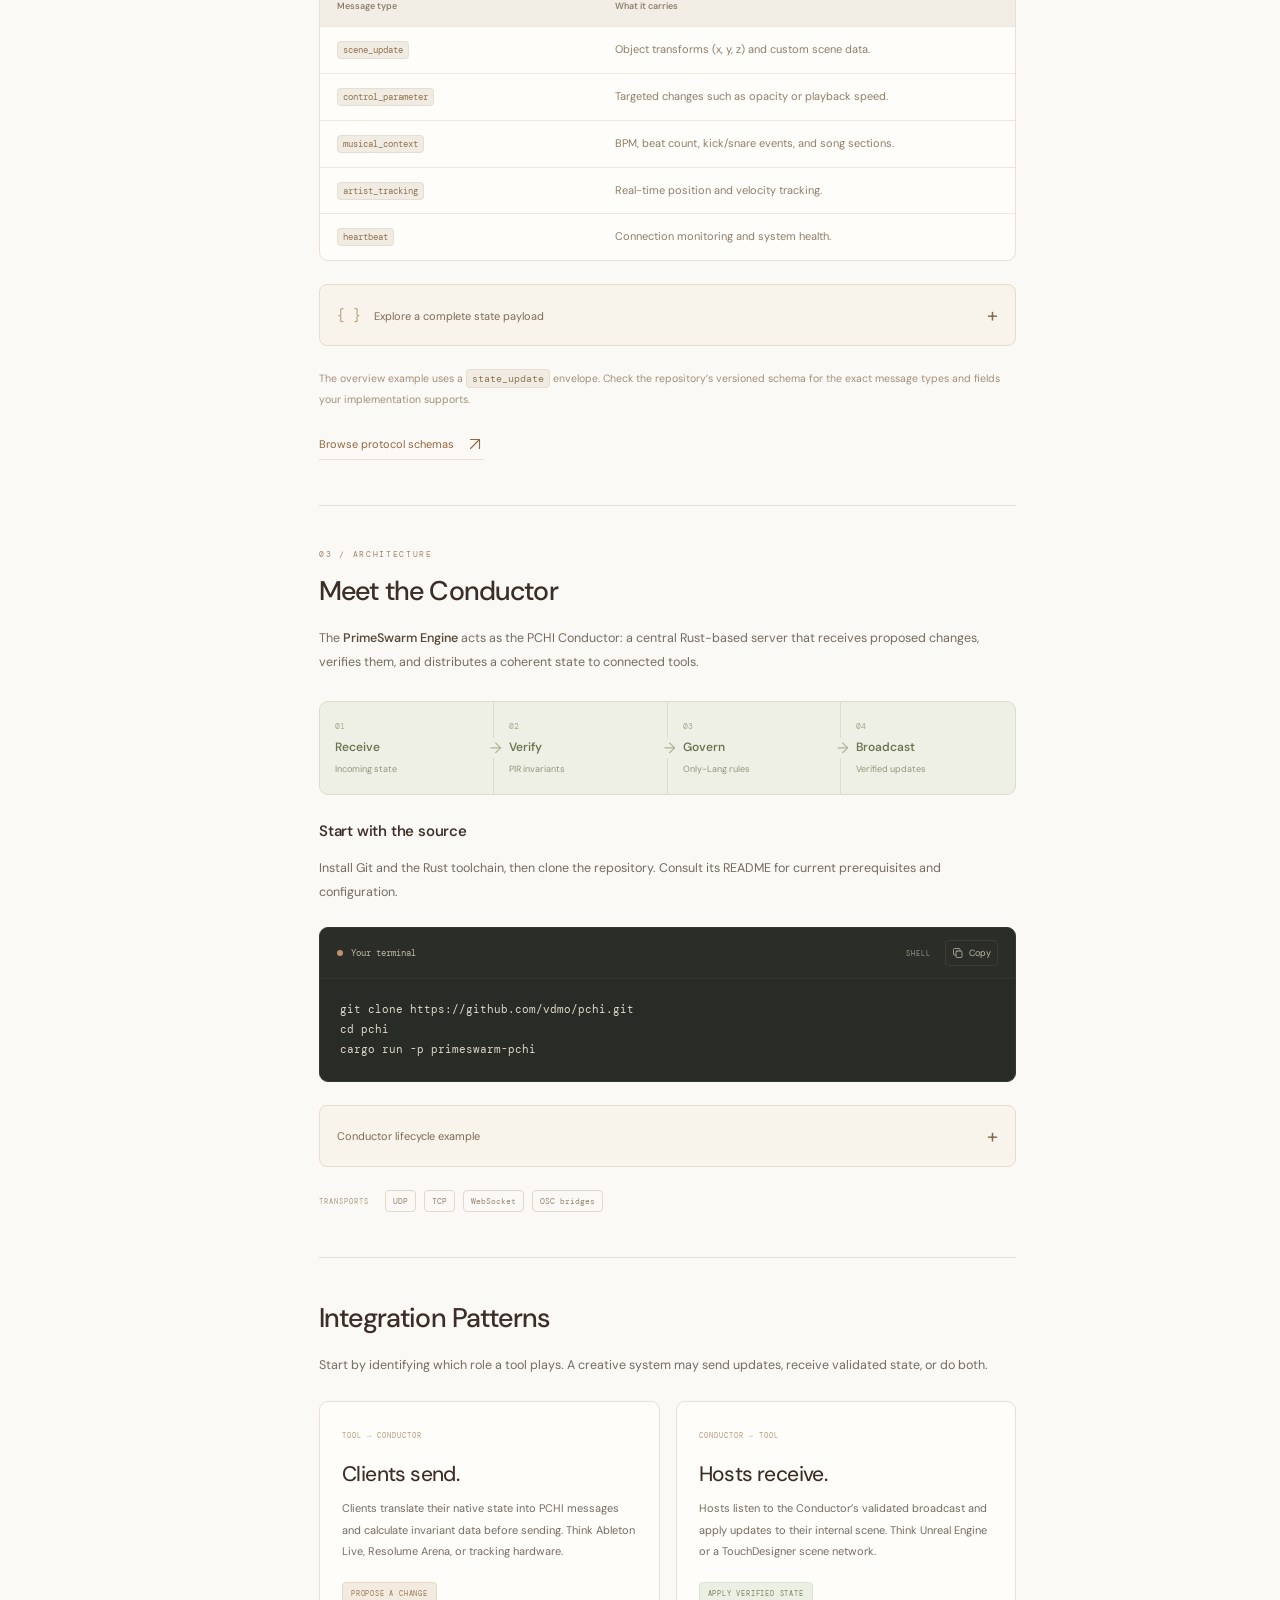
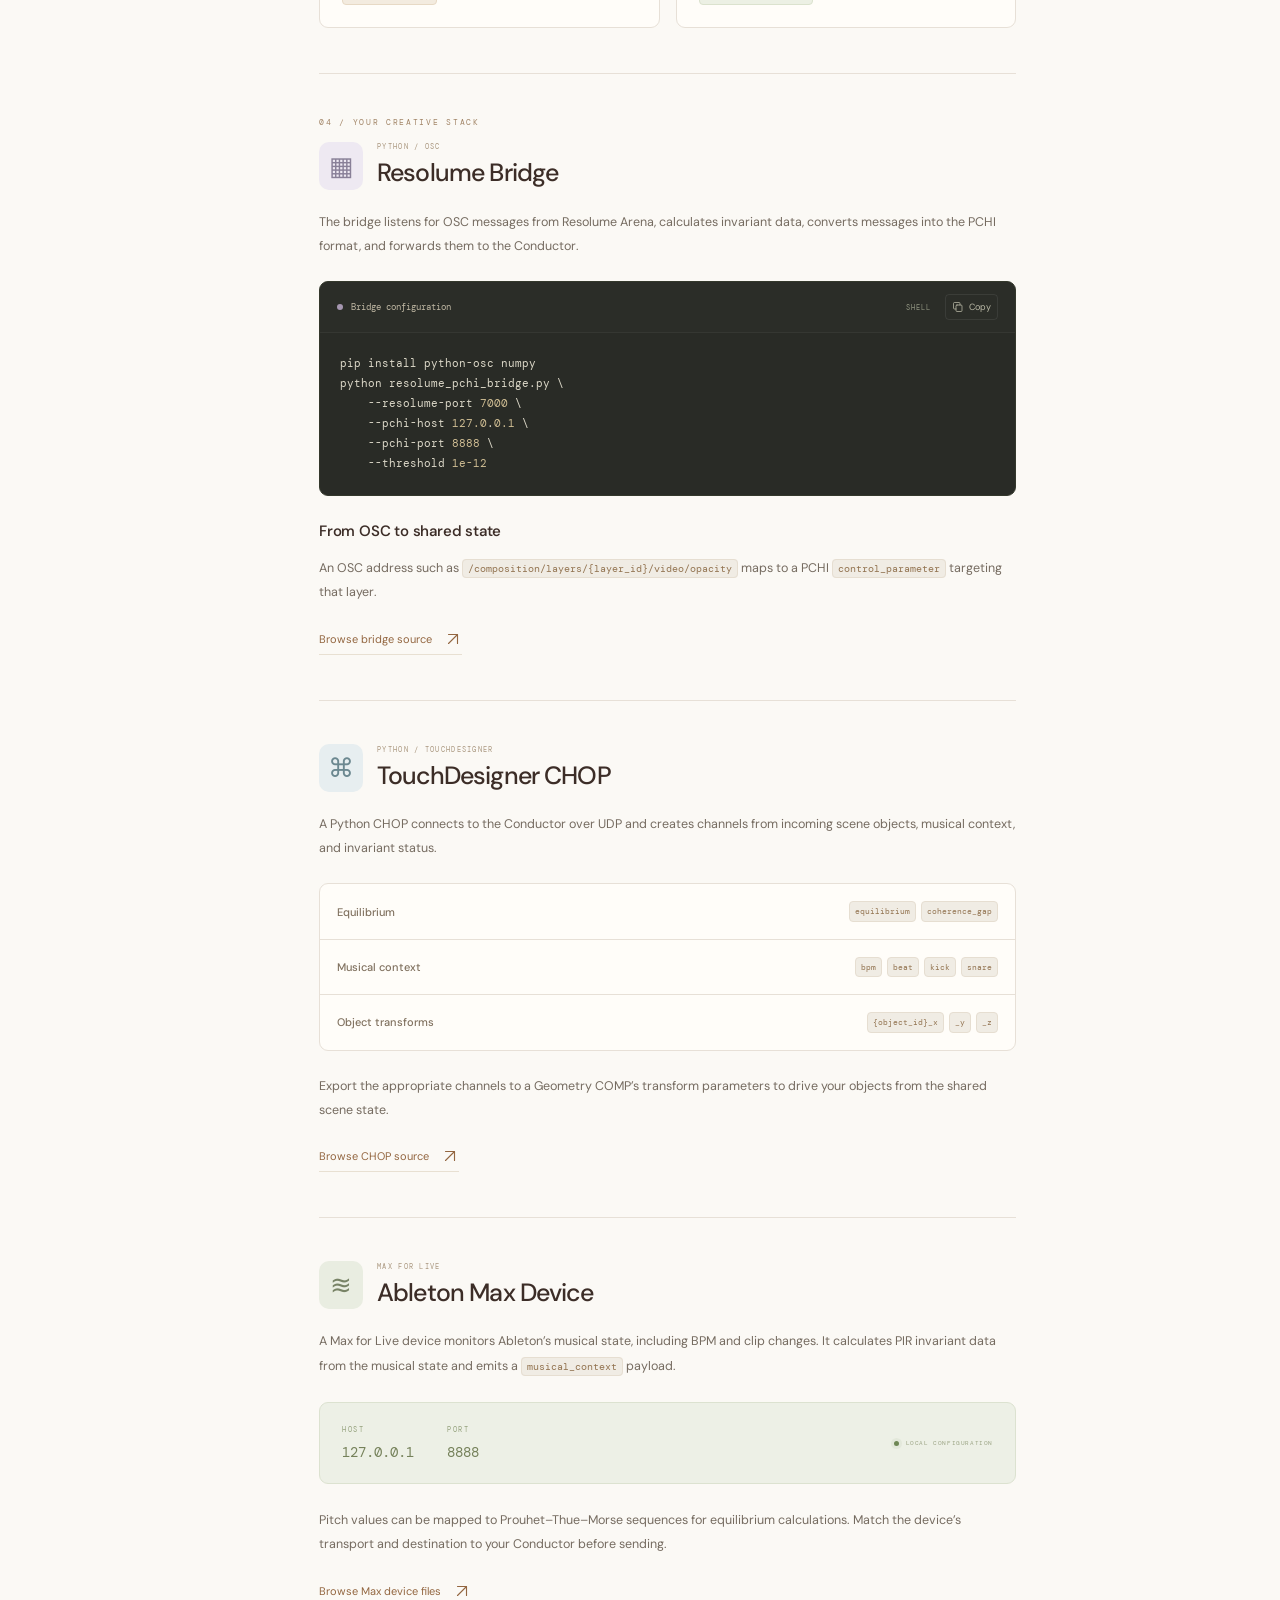
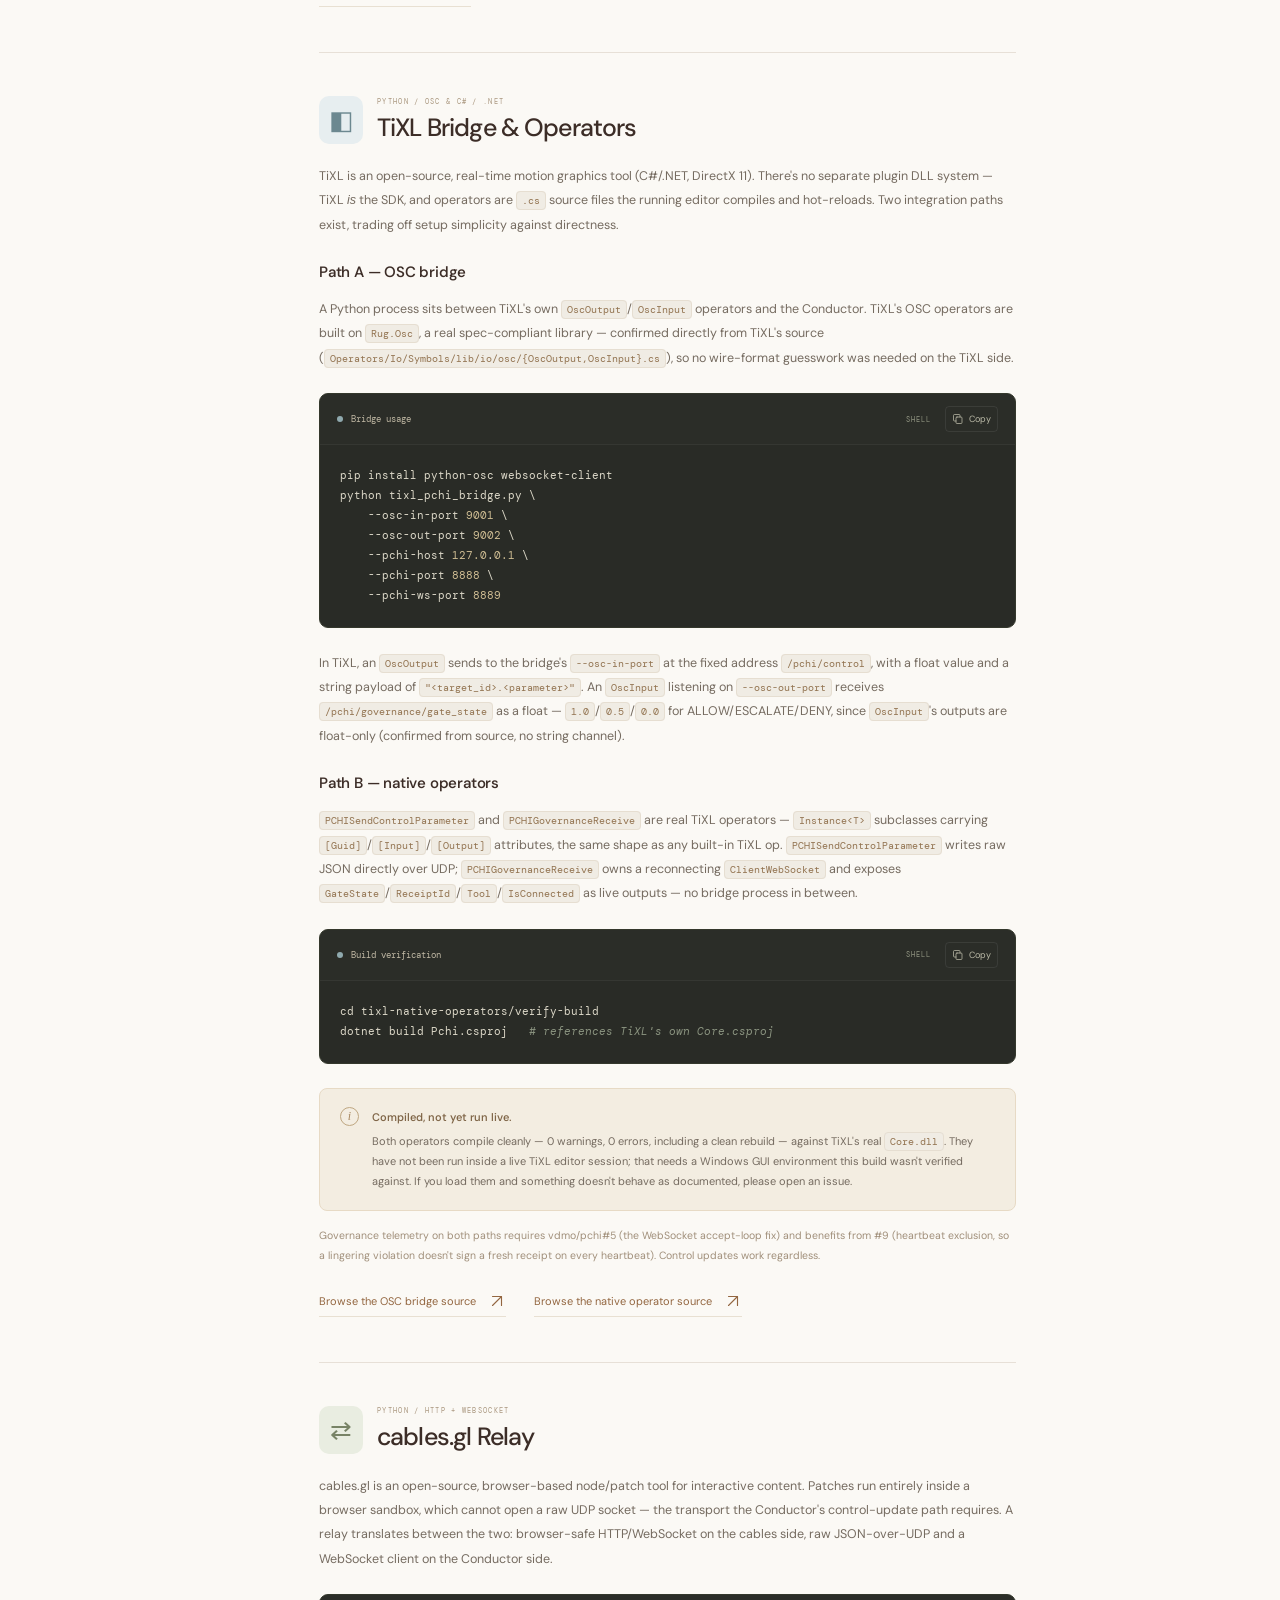
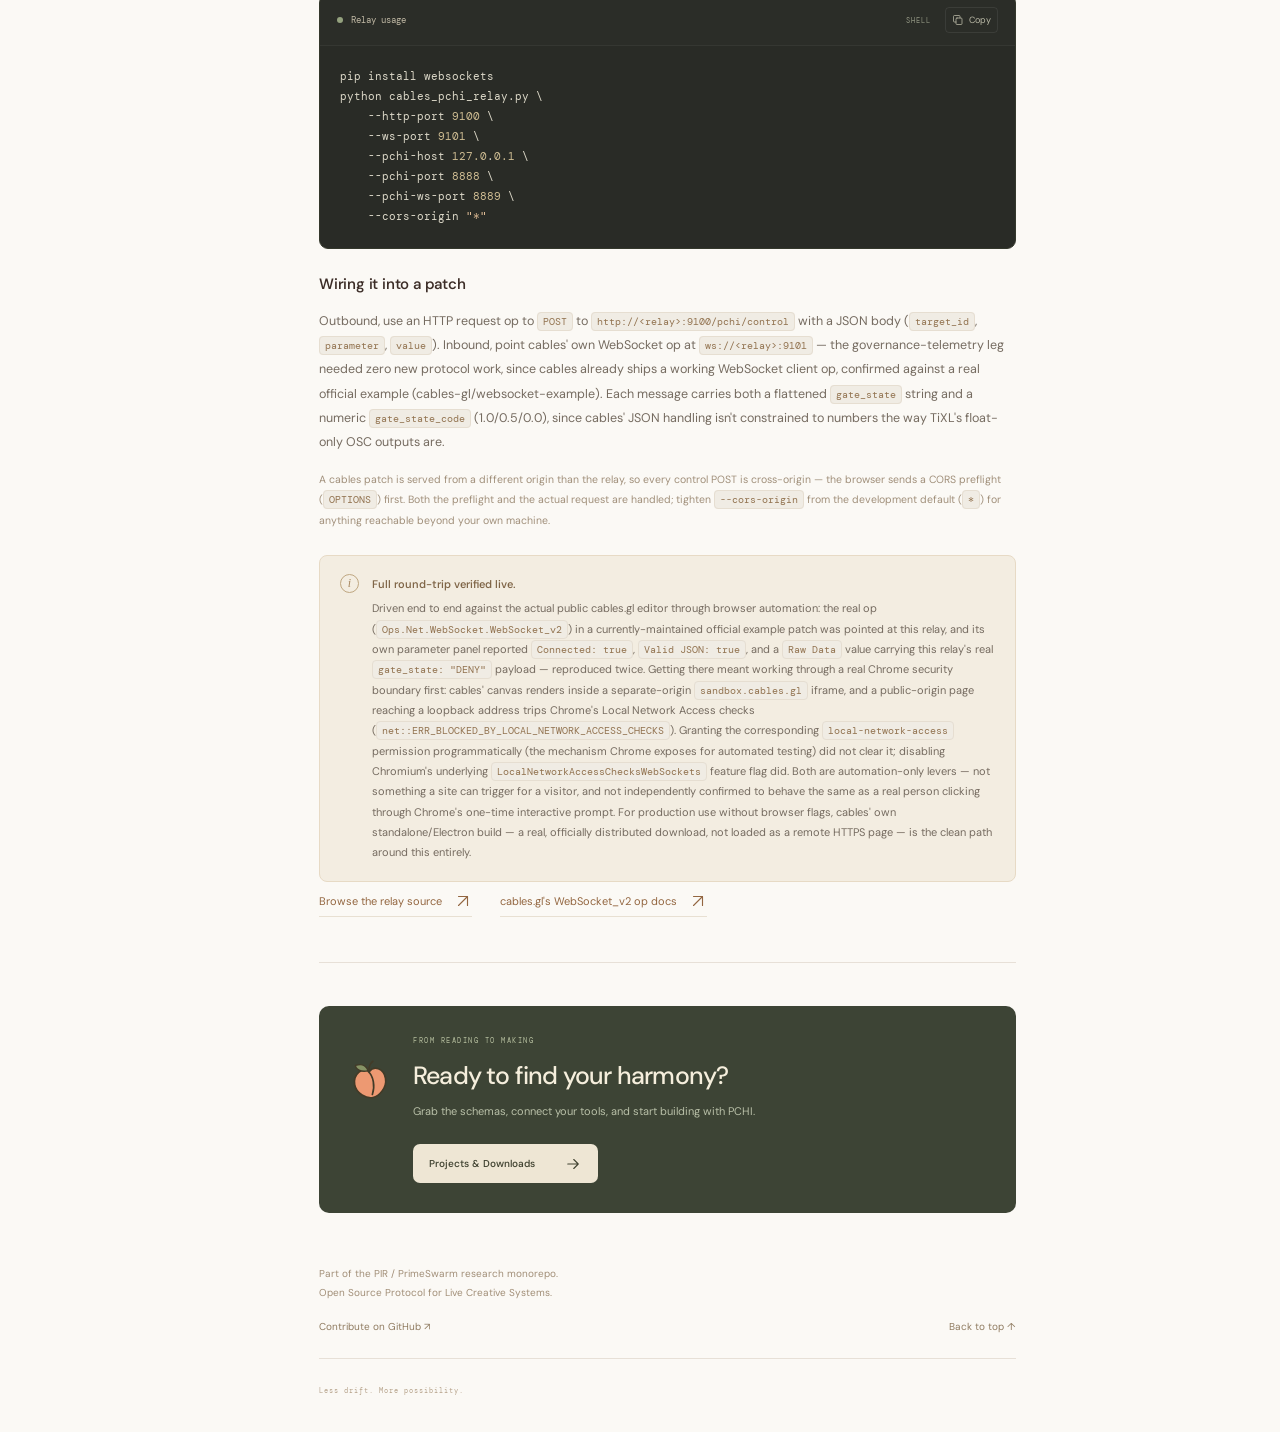
==== commit 6d5d1f13: "docs: cables.gl full round-trip is now verified live, not blocked Closes the gap the previous callou" ====
--- a/docs.html
+++ b/docs.html
@@ -319,7 +319,7 @@
         <h3>Wiring it into a patch</h3>
         <p>Outbound, use an HTTP request op to <code>POST</code> to <code>http://&lt;relay&gt;:9100/pchi/control</code> with a JSON body (<code>target_id</code>, <code>parameter</code>, <code>value</code>). Inbound, point cables' own WebSocket op at <code>ws://&lt;relay&gt;:9101</code> — the governance-telemetry leg needed zero new protocol work, since cables already ships a working WebSocket client op, confirmed against a real official example (<a href="https://github.com/cables-gl/websocket-example" target="_blank" rel="noopener noreferrer">cables-gl/websocket-example</a>). Each message carries both a flattened <code>gate_state</code> string and a numeric <code>gate_state_code</code> (1.0/0.5/0.0), since cables' JSON handling isn't constrained to numbers the way TiXL's float-only OSC outputs are.</p>
         <p class="doc-small">A cables patch is served from a different origin than the relay, so every control POST is cross-origin — the browser sends a CORS preflight (<code>OPTIONS</code>) first. Both the preflight and the actual request are handled; tighten <code>--cors-origin</code> from the development default (<code>*</code>) for anything reachable beyond your own machine.</p>
-        <aside class="docs-callout"><span class="callout-symbol">i</span><div><strong>Real op confirmed, full round-trip not yet closed.</strong><p>Verified live against the actual cables.gl editor through browser automation, not just assumption: the real op class (<code>Ops.Net.WebSocket.WebSocket_v2</code>) was located in a currently-maintained official example patch, and its URL field was genuinely read and edited through cables' own UI — including locating the editor canvas, which renders inside a separate-origin <code>sandbox.cables.gl</code> iframe. A full live round-trip — cables' public site actually exchanging messages with a relay on <code>localhost</code> — was blocked by a real, current browser security boundary: Chrome's Local Network Access policy refuses a public-origin page a connection to a loopback address without an interactive permission grant that headless automation can't satisfy. An interactive user would see a one-time Chrome prompt; a standalone or Electron build of cables — not loaded as a remote HTTPS page — would likely avoid this policy entirely, since it isn't the scenario the policy targets.</p></div></aside>
+        <aside class="docs-callout"><span class="callout-symbol">i</span><div><strong>Full round-trip verified live.</strong><p>Driven end to end against the actual public cables.gl editor through browser automation: the real op (<code>Ops.Net.WebSocket.WebSocket_v2</code>) in a currently-maintained official example patch was pointed at this relay, and its own parameter panel reported <code>Connected: true</code>, <code>Valid JSON: true</code>, and a <code>Raw Data</code> value carrying this relay's real <code>gate_state: "DENY"</code> payload — reproduced twice. Getting there meant working through a real Chrome security boundary first: cables' canvas renders inside a separate-origin <code>sandbox.cables.gl</code> iframe, and a public-origin page reaching a loopback address trips Chrome's Local Network Access checks (<code>net::ERR_BLOCKED_BY_LOCAL_NETWORK_ACCESS_CHECKS</code>). Granting the corresponding <code>local-network-access</code> permission programmatically (the mechanism Chrome exposes for automated testing) did not clear it; disabling Chromium's underlying <code>LocalNetworkAccessChecksWebSockets</code> feature flag did. Both are automation-only levers — not something a site can trigger for a visitor, and not independently confirmed to behave the same as a real person clicking through Chrome's one-time interactive prompt. For production use without browser flags, cables' own <a href="https://cables.gl/standalone" target="_blank" rel="noopener noreferrer">standalone/Electron build</a> — a real, officially distributed download, not loaded as a remote HTTPS page — is the clean path around this entirely.</p></div></aside>
         <div class="doc-link-row">
           <a class="doc-inline-link" href="https://github.com/vdmo/pchi/tree/main/tools/cables-pchi-relay" target="_blank" rel="noopener noreferrer">Browse the relay source <svg class="icon small"><use href="#i-up-right"/></svg></a>
           <a class="doc-inline-link" href="https://cables.gl/op/Ops.Net.WebSocket.WebSocket_v2" target="_blank" rel="noopener noreferrer">cables.gl's WebSocket_v2 op docs <svg class="icon small"><use href="#i-up-right"/></svg></a>
